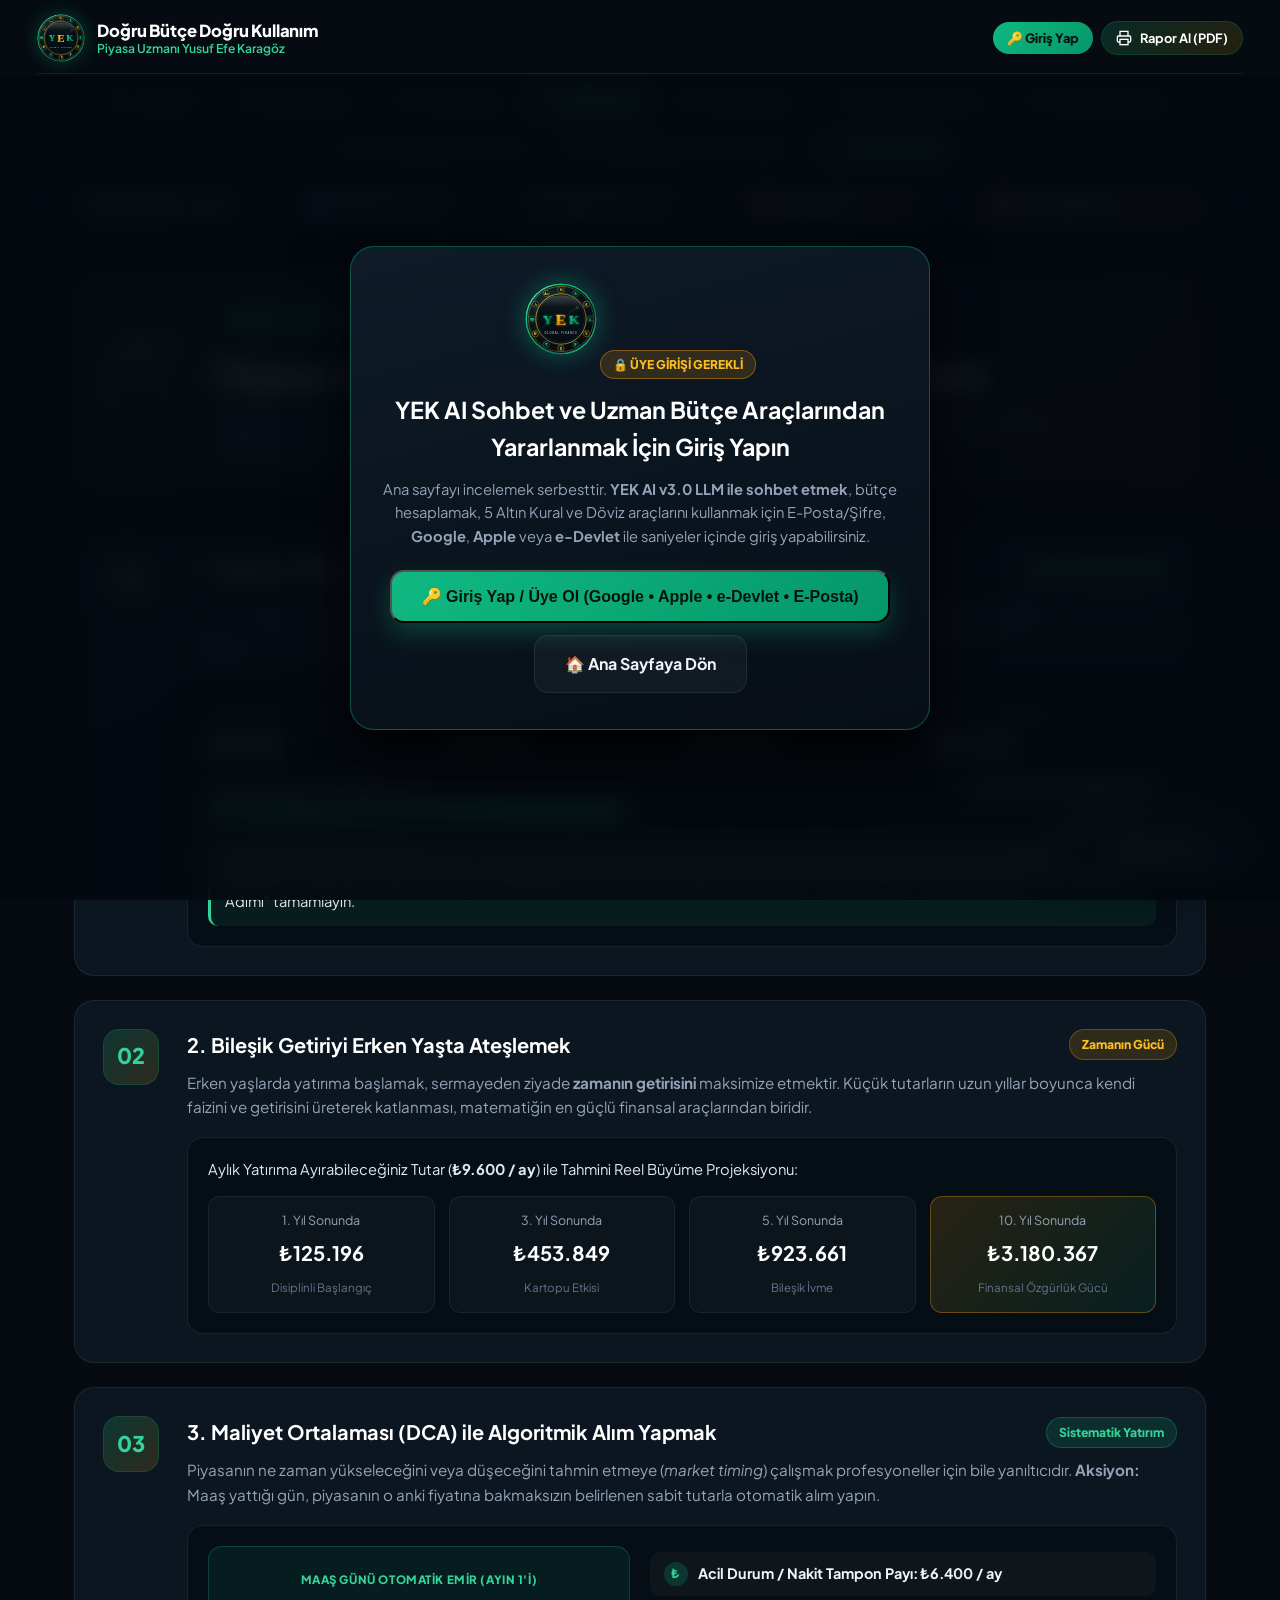
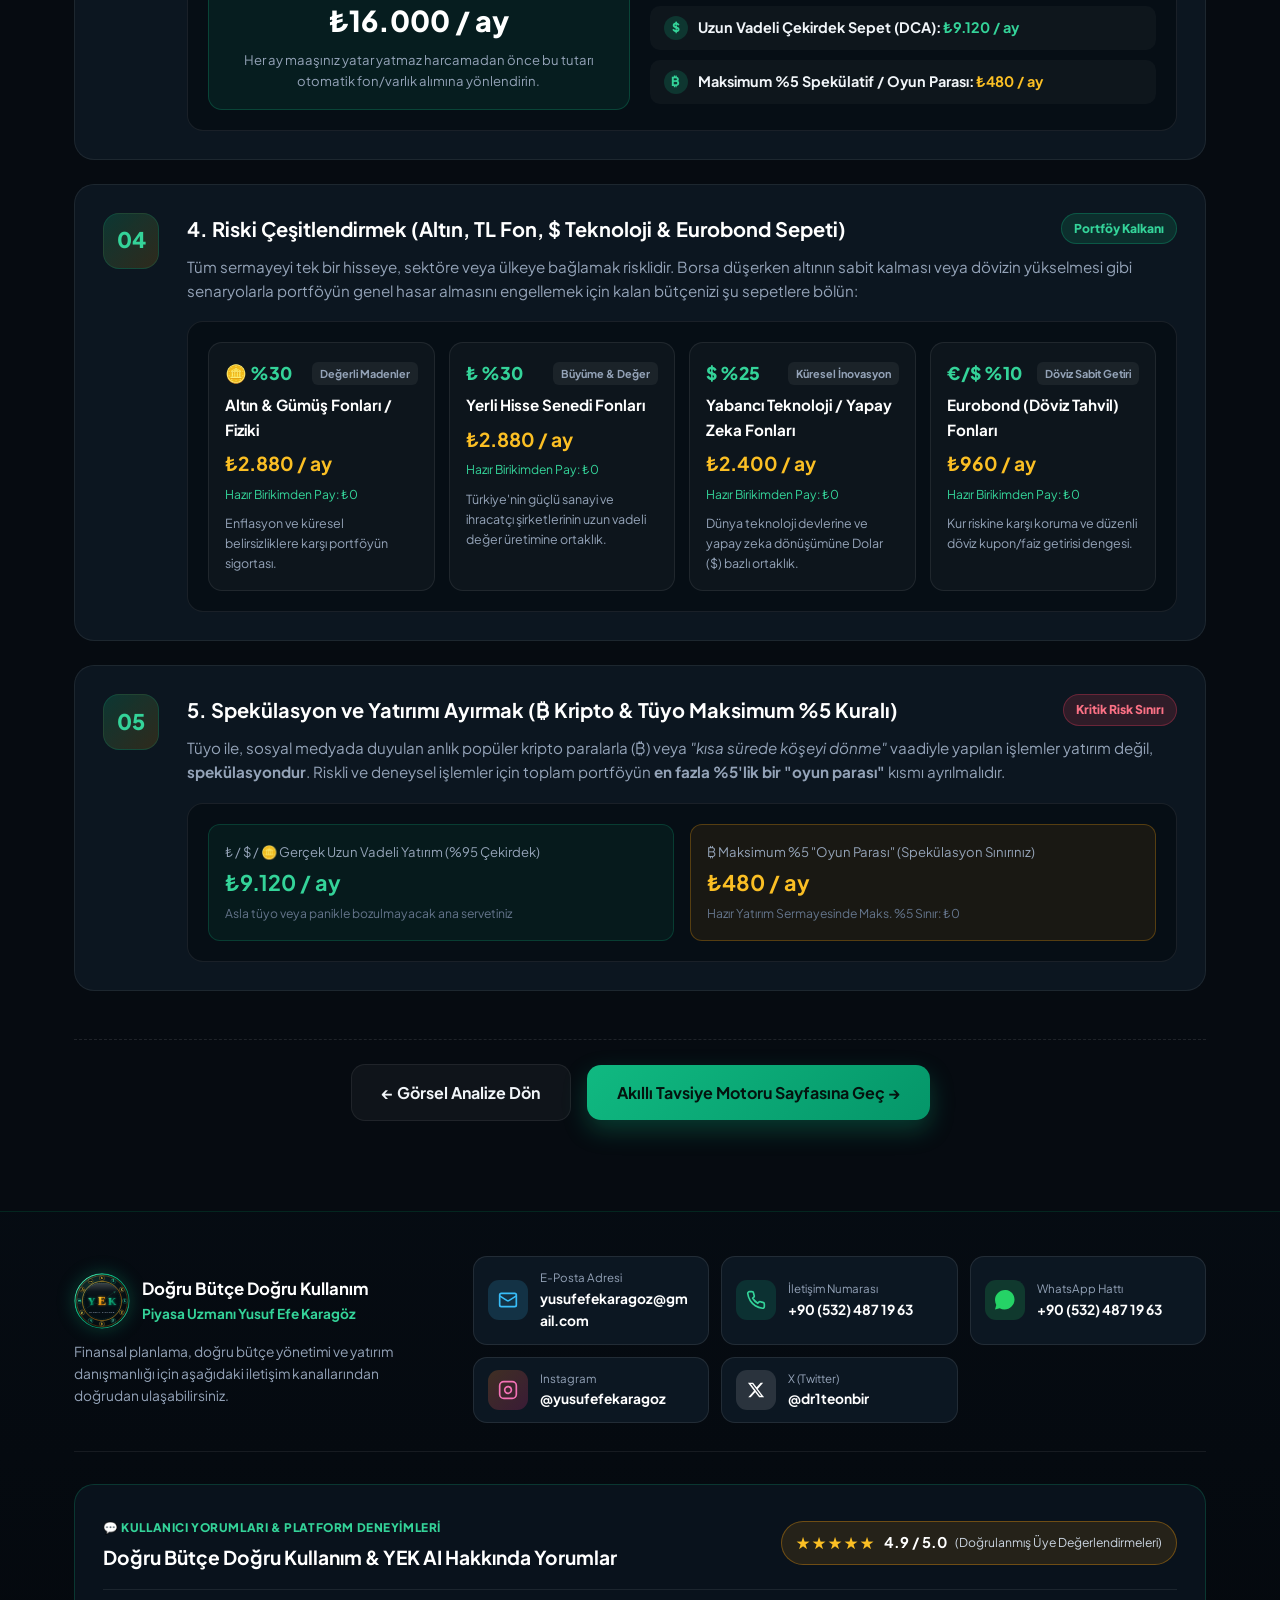
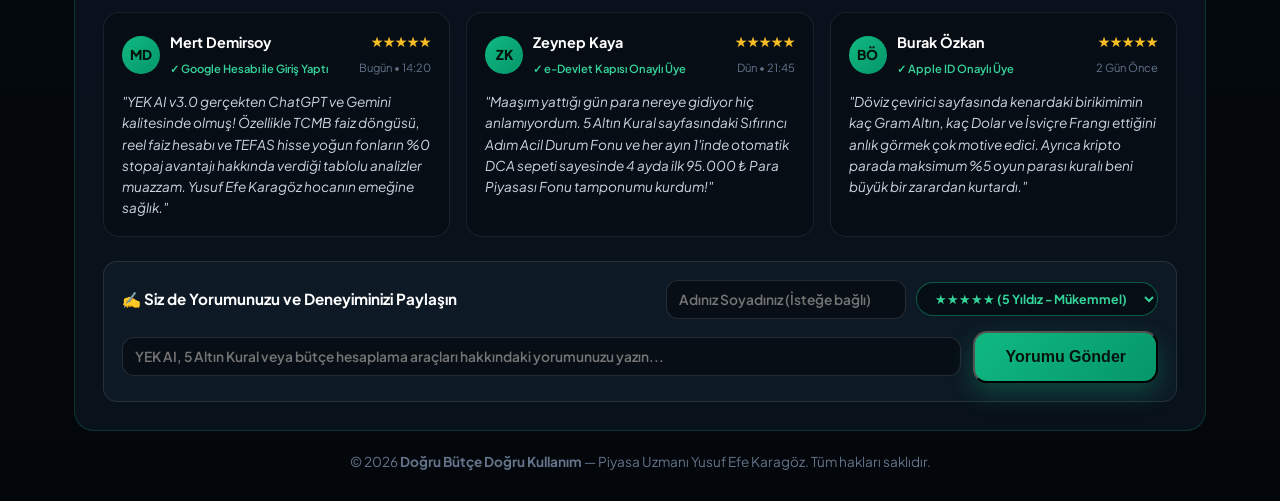
==== altin-kurallar.html @ b9794881 "Doğru Bütçe Doğru Kullanım - Masaüstü ve Mobil Uyumlu Tam Sürüm" ====
<!DOCTYPE html>
<html lang="tr">
<head>
  <meta charset="UTF-8" />
  <meta name="viewport" content="width=device-width, initial-scale=1.0" />
  <title>5 Altın Kural | Doğru Bütçe Doğru Kullanım - Yusuf Efe Karagöz</title>
  <link rel="preconnect" href="https://fonts.googleapis.com">
  <link rel="preconnect" href="https://fonts.gstatic.com" crossorigin>
  <link href="https://fonts.googleapis.com/css2?family=Cinzel:wght@600;700;800&family=Plus+Jakarta+Sans:wght@400;500;600;700;800&display=swap" rel="stylesheet">
  <link id="dynamicFavicon" rel="icon" type="image/svg+xml" href="logo.svg" />
  <link rel="shortcut icon" href="logo.svg" />
  <link rel="stylesheet" href="style.css?v=7" />
</head>
<body>
  <div class="ambient-glow glow-1"></div>
  <div class="ambient-glow glow-2"></div>
  <div class="ambient-glow glow-3"></div>

  <!-- ÜST MENÜ -->
  <header class="navbar">
    <div class="container nav-container">
      <a href="index.html" class="brand">
        <img src="logo.svg" alt="YEK Logo" class="nav-logo" />
        <div class="brand-text">
          <span class="brand-title">Doğru Bütçe Doğru Kullanım</span>
          <span class="brand-subtitle">Piyasa Uzmanı Yusuf Efe Karagöz</span>
        </div>
      </a>

      <nav class="nav-links">
        <a href="index.html" class="nav-tab">
          <img src="logo.svg" alt="" class="link-mini-logo" />
          Ana Sayfa
        </a>
        <a href="butce-hesapla.html" class="nav-tab">
          <img src="logo.svg" alt="" class="link-mini-logo" />
          Bütçe Hesapla
        </a>
        <a href="gorsel-analiz.html" class="nav-tab">
          <img src="logo.svg" alt="" class="link-mini-logo" />
          Görsel Analiz
        </a>
        <a href="altin-kurallar.html" class="nav-tab active">
          <img src="logo.svg" alt="" class="link-mini-logo" />
          5 Altın Kural
        </a>
        <a href="tavsiye-motoru.html" class="nav-tab">
          <img src="logo.svg" alt="" class="link-mini-logo" />
          Tavsiye Motoru
        </a>
        <a href="doviz-cevirici.html" class="nav-tab">
          <img src="logo.svg" alt="" class="link-mini-logo" />
          Döviz & Kur Çevirici
        </a>
        <a href="yek-ai.html" class="nav-tab nav-ai-link">
          <img src="logo.svg" alt="" class="link-mini-logo" />
          YEK AI Sohbet
        </a>
      </nav>

      <div class="nav-right-group">
        <button type="button" id="printReportBtn" class="btn-nav-action" title="Sayfayı Yazdır / PDF Kaydet">
          <svg width="16" height="16" viewBox="0 0 24 24" fill="none" stroke="currentColor" stroke-width="2">
            <polyline points="6 9 6 2 18 2 18 9"></polyline>
            <path d="M6 18H4a2 2 0 0 1-2-2v-5a2 2 0 0 1 2-2h16a2 2 0 0 1 2 2v5a2 2 0 0 1-2 2h-2"></path>
            <rect x="6" y="14" width="12" height="8"></rect>
          </svg>
          <span>Rapor Al (PDF)</span>
        </button>
      </div>
    </div>
  </header>

  <!-- Canlı Piyasa Şeridi -->
  <div class="market-ticker-bar">
    <div class="container ticker-container">
      <a href="doviz-cevirici.html" class="ticker-item" style="text-decoration:none;">
        <span class="coin-icon coin-usd">$</span>
        <span class="ticker-name">USD / TRY</span>
        <span id="tickerUSD" class="ticker-val up">₺34,35</span>
      </a>
      <a href="doviz-cevirici.html" class="ticker-item" style="text-decoration:none;">
        <span class="coin-icon coin-eur">€</span>
        <span class="ticker-name">EUR / TRY</span>
        <span id="tickerEUR" class="ticker-val up">₺37,25</span>
      </a>
      <a href="doviz-cevirici.html" class="ticker-item" style="text-decoration:none;">
        <span class="coin-icon coin-tl">£</span>
        <span class="ticker-name">GBP / TRY</span>
        <span id="tickerGBP" class="ticker-val up">₺44,50</span>
      </a>
      <a href="doviz-cevirici.html" class="ticker-item" style="text-decoration:none;">
        <span class="coin-icon coin-gold">Au</span>
        <span class="ticker-name">GRAM ALTIN</span>
        <span id="tickerGAU" class="ticker-val gold">₺3.060</span>
      </a>
      <a href="doviz-cevirici.html" class="ticker-item" style="text-decoration:none;">
        <span class="coin-icon coin-btc">₿</span>
        <span class="ticker-name">BITCOIN (TRY)</span>
        <span id="tickerBTC" class="ticker-val gold">₺2.495.000</span>
      </a>
    </div>
  </div>

  <!-- SADECE 5 ALTIN KURAL SAYFASI İÇERİĞİ -->
  <main class="spa-pages-container">
    <section class="advisor-section">
      <div class="container">
        <div class="advisor-header-banner">
          <img src="logo.svg" alt="YEK Logo" class="advisor-banner-logo" />
          <div class="advisor-banner-text">
            <span class="step-tag">KİŞİSELLEŞTİRİLMİŞ UZMAN STRATEJİSİ</span>
            <h2>Piyasa Uzmanı Yusuf Efe Karagöz'ün 5 Altın İlkesi</h2>
            <p>Bütçe Hesapla sayfasında girdiğiniz rakamlara göre kalan bütçenizi ve mevcut birikiminizi <strong>5 Altın Finansal İlke</strong> doğrultusunda nasıl yönetmeniz gerektiği aşağıda hesaplanmıştır.</p>
          </div>
        </div>

        <div class="principles-container">
          <!-- İLKE 1 -->
          <article class="principle-card">
            <div class="principle-number">01</div>
            <div class="principle-body">
              <div class="principle-title-row">
                <h3>1. "Sıfırıncı Adım": Acil Durum Fonunu Kurmak (₺ Likit Tampon)</h3>
                <span id="efStatusBadge" class="status-pill">Hesaplanıyor</span>
              </div>
              <p class="principle-desc">
                Yatırıma başlamadan önce, olası krizlere karşı bir tampon oluşturmak şarttır. Piyasalar düştüğünde acil nakit ihtiyacı doğarsa, zararına hisse veya fon satmak zorunda kalmamak için <strong>aylık temel zorunlu giderlerinizin (kira, faturalar, mutfak, ulaşım) 3 ila 6 katı</strong> tutarında nakdi anında erişilebilir bir hesapta (yüksek faizli günlük mevduat veya Para Piyasası Fonu) bekletmelisiniz.
              </p>

              <div class="personalized-box ef-box">
                <div class="ef-metrics">
                  <div>
                    <small>Aylık Zorunlu Gideriniz</small>
                    <strong id="efMonthlyNeeds">₺0</strong>
                  </div>
                  <div>
                    <small>Minimum Hedef (3 Ay)</small>
                    <strong id="efTargetMin" class="text-emerald">₺0</strong>
                  </div>
                  <div>
                    <small>Tam Güvence Hedefi (6 Ay)</small>
                    <strong id="efTargetMax" class="text-gold">₺0</strong>
                  </div>
                  <div>
                    <small>Mevcut Hazır Bütçeniz</small>
                    <strong id="efCurrentCash">₺0</strong>
                  </div>
                </div>
                <div class="ef-progress-wrapper">
                  <div class="ef-progress-labels">
                    <span>Acil Durum Tamponu Doluluk Oranı</span>
                    <strong id="efProgressPercent">%0</strong>
                  </div>
                  <div class="progress-track large-track">
                    <div id="efProgressBar" class="progress-fill fill-emerald" style="width: 0%"></div>
                  </div>
                </div>
                <p id="efActionAdvice" class="action-callout"></p>
              </div>
            </div>
          </article>

          <!-- İLKE 2 -->
          <article class="principle-card">
            <div class="principle-number">02</div>
            <div class="principle-body">
              <div class="principle-title-row">
                <h3>2. Bileşik Getiriyi Erken Yaşta Ateşlemek</h3>
                <span class="status-pill gold-pill">Zamanın Gücü</span>
              </div>
              <p class="principle-desc">
                Erken yaşlarda yatırıma başlamak, sermayeden ziyade <strong>zamanın getirisini</strong> maksimize etmektir. Küçük tutarların uzun yıllar boyunca kendi faizini ve getirisini üreterek katlanması, matematiğin en güçlü finansal araçlarından biridir.
              </p>

              <div class="personalized-box compound-box">
                <div class="compound-header">
                  <span>Aylık Yatırıma Ayırabileceğiniz Tutar (<strong id="compoundMonthlyInput">₺0</strong>) ile Tahmini Reel Büyüme Projeksiyonu:</span>
                </div>
                <div class="compound-grid">
                  <div class="compound-item">
                    <span>1. Yıl Sonunda</span>
                    <strong id="comp1Year">₺0</strong>
                    <small>Disiplinli Başlangıç</small>
                  </div>
                  <div class="compound-item">
                    <span>3. Yıl Sonunda</span>
                    <strong id="comp3Years">₺0</strong>
                    <small>Kartopu Etkisi</small>
                  </div>
                  <div class="compound-item">
                    <span>5. Yıl Sonunda</span>
                    <strong id="comp5Years" class="text-emerald">₺0</strong>
                    <small>Bileşik İvme</small>
                  </div>
                  <div class="compound-item highlight-compound">
                    <span>10. Yıl Sonunda</span>
                    <strong id="comp10Years" class="text-gold">₺0</strong>
                    <small>Finansal Özgürlük Gücü</small>
                  </div>
                </div>
              </div>
            </div>
          </article>

          <!-- İLKE 3 -->
          <article class="principle-card">
            <div class="principle-number">03</div>
            <div class="principle-body">
              <div class="principle-title-row">
                <h3>3. Maliyet Ortalaması (DCA) ile Algoritmik Alım Yapmak</h3>
                <span class="status-pill">Sistematik Yatırım</span>
              </div>
              <p class="principle-desc">
                Piyasanın ne zaman yükseleceğini veya düşeceğini tahmin etmeye (<em>market timing</em>) çalışmak profesyoneller için bile yanıltıcıdır. <strong>Aksiyon:</strong> Maaş yattığı gün, piyasanın o anki fiyatına bakmaksızın belirlenen sabit tutarla otomatik alım yapın.
              </p>

              <div class="personalized-box dca-box">
                <div class="dca-plan-grid">
                  <div class="dca-plan-card">
                    <span class="dca-tag">MAAŞ GÜNÜ OTOMATİK EMİR (AYIN 1'İ)</span>
                    <strong id="dcaMonthlyTotal" class="dca-big-number">₺0</strong>
                    <p id="dcaInstructionText">Her ay maaşınız yatar yatmaz harcamadan önce bu tutarı otomatik fon/varlık alımına yönlendirin.</p>
                  </div>
                  <div class="dca-steps">
                    <div class="dca-step-row">
                      <span class="step-dot">₺</span>
                      <span><strong>Acil Durum / Nakit Tampon Payı:</strong> <strong id="dcaEmergencySlice">₺0 / ay</strong></span>
                    </div>
                    <div class="dca-step-row">
                      <span class="step-dot">$</span>
                      <span><strong>Uzun Vadeli Çekirdek Sepet (DCA):</strong> <strong id="dcaCoreSlice" class="text-emerald">₺0 / ay</strong></span>
                    </div>
                    <div class="dca-step-row">
                      <span class="step-dot">₿</span>
                      <span><strong>Maksimum %5 Spekülatif / Oyun Parası:</strong> <strong id="dcaSpecSlice" class="text-gold">₺0 / ay</strong></span>
                    </div>
                  </div>
                </div>
              </div>
            </div>
          </article>

          <!-- İLKE 4 -->
          <article class="principle-card">
            <div class="principle-number">04</div>
            <div class="principle-body">
              <div class="principle-title-row">
                <h3>4. Riski Çeşitlendirmek (Altın, TL Fon, $ Teknoloji & Eurobond Sepeti)</h3>
                <span class="status-pill">Portföy Kalkanı</span>
              </div>
              <p class="principle-desc">
                Tüm sermayeyi tek bir hisseye, sektöre veya ülkeye bağlamak risklidir. Borsa düşerken altının sabit kalması veya dövizin yükselmesi gibi senaryolarla portföyün genel hasar almasını engellemek için kalan bütçenizi şu sepetlere bölün:
              </p>

              <div class="personalized-box allocation-box">
                <div class="basket-grid">
                  <div class="basket-card">
                    <div class="basket-top">
                      <span class="basket-percent">🪙 %30</span>
                      <span class="basket-badge">Değerli Madenler</span>
                    </div>
                    <h4>Altın & Gümüş Fonları / Fiziki</h4>
                    <strong id="allocGold" class="basket-amount">₺0 / ay</strong>
                    <small id="allocGoldLump">Mevcut Yatırım Payı: ₺0</small>
                    <p>Enflasyon ve küresel belirsizliklere karşı portföyün sigortası.</p>
                  </div>

                  <div class="basket-card">
                    <div class="basket-top">
                      <span class="basket-percent">₺ %30</span>
                      <span class="basket-badge">Büyüme & Değer</span>
                    </div>
                    <h4>Yerli Hisse Senedi Fonları</h4>
                    <strong id="allocLocalEquity" class="basket-amount">₺0 / ay</strong>
                    <small id="allocLocalLump">Mevcut Yatırım Payı: ₺0</small>
                    <p>Türkiye'nin güçlü sanayi ve ihracatçı şirketlerinin uzun vadeli değer üretimine ortaklık.</p>
                  </div>

                  <div class="basket-card">
                    <div class="basket-top">
                      <span class="basket-percent">$ %25</span>
                      <span class="basket-badge">Küresel İnovasyon</span>
                    </div>
                    <h4>Yabancı Teknoloji / Yapay Zeka Fonları</h4>
                    <strong id="allocForeignTech" class="basket-amount">₺0 / ay</strong>
                    <small id="allocForeignLump">Mevcut Yatırım Payı: ₺0</small>
                    <p>Dünya teknoloji devlerine ve yapay zeka dönüşümüne Dolar ($) bazlı ortaklık.</p>
                  </div>

                  <div class="basket-card">
                    <div class="basket-top">
                      <span class="basket-percent">€/$ %10</span>
                      <span class="basket-badge">Döviz Sabit Getiri</span>
                    </div>
                    <h4>Eurobond (Döviz Tahvil) Fonları</h4>
                    <strong id="allocEurobond" class="basket-amount">₺0 / ay</strong>
                    <small id="allocEurobondLump">Mevcut Yatırım Payı: ₺0</small>
                    <p>Kur riskine karşı koruma ve düzenli döviz kupon/faiz getirisi dengesi.</p>
                  </div>
                </div>
              </div>
            </div>
          </article>

          <!-- İLKE 5 -->
          <article class="principle-card">
            <div class="principle-number">05</div>
            <div class="principle-body">
              <div class="principle-title-row">
                <h3>5. Spekülasyon ve Yatırımı Ayırmak (₿ Kripto & Tüyo Maksimum %5 Kuralı)</h3>
                <span class="status-pill danger-pill">Kritik Risk Sınırı</span>
              </div>
              <p class="principle-desc">
                Tüyo ile, sosyal medyada duyulan anlık popüler kripto paralarla (₿) veya <em>"kısa sürede köşeyi dönme"</em> vaadiyle yapılan işlemler yatırım değil, <strong>spekülasyondur</strong>. Riskli ve deneysel işlemler için toplam portföyün <strong>en fazla %5'lik bir "oyun parası"</strong> kısmı ayrılmalıdır.
              </p>

              <div class="personalized-box speculation-box">
                <div class="spec-grid">
                  <div class="spec-item">
                    <span>₺ / $ / 🪙 Gerçek Uzun Vadeli Yatırım (%95 Çekirdek)</span>
                    <strong id="corePortfolioAmount" class="text-emerald">₺0 / ay</strong>
                    <small>Asla tüyo veya panikle bozulmayacak ana servetiniz</small>
                  </div>
                  <div class="spec-item spec-warning-item">
                    <span>₿ Maksimum %5 "Oyun Parası" (Spekülasyon Sınırınız)</span>
                    <strong id="maxSpeculationAmount" class="text-gold">₺0 / ay</strong>
                    <small id="maxSpeculationTotal">Toplam Birikimde Maksimum Sınır: ₺0</small>
                  </div>
                </div>
              </div>
            </div>
          </article>
        </div>

        <div class="page-nav-footer">
          <a href="gorsel-analiz.html" class="btn btn-secondary">
            ← Görsel Analize Dön
          </a>
          <a href="tavsiye-motoru.html" class="btn btn-primary">
            <span>Akıllı Tavsiye Motoru Sayfasına Geç →</span>
          </a>
        </div>
      </div>
    </section>
  </main>

  <!-- EN ALTTA İLETİŞİM VE SOSYAL MEDYA BİLGİLERİ -->
  <footer class="footer">
    <div class="container">
      <div class="contact-footer-grid">
        <div class="contact-brand-col">
          <div class="footer-brand">
            <img src="logo.svg" alt="YEK" class="footer-logo-large" />
            <div>
              <strong class="footer-title-text">Doğru Bütçe Doğru Kullanım</strong>
              <span class="footer-sub-text">Piyasa Uzmanı Yusuf Efe Karagöz</span>
            </div>
          </div>
          <p class="footer-desc">
            Finansal planlama, doğru bütçe yönetimi ve yatırım danışmanlığı için aşağıdaki iletişim kanallarından doğrudan ulaşabilirsiniz.
          </p>
        </div>

        <div class="contact-links-grid">
          <a href="mailto:yusufefekaragoz@gmail.com" class="contact-pill-item">
            <span class="social-icon icon-email"><svg width="20" height="20" viewBox="0 0 24 24" fill="none" stroke="currentColor" stroke-width="2"><rect x="2" y="4" width="20" height="16" rx="2"></rect><path d="m22 7-8.97 5.7a1.94 1.94 0 0 1-2.06 0L2 7"></path></svg></span>
            <div class="contact-meta"><small>E-Posta Adresi</small><strong>yusufefekaragoz@gmail.com</strong></div>
          </a>
          <a href="tel:+905324871963" class="contact-pill-item">
            <span class="social-icon icon-phone"><svg width="20" height="20" viewBox="0 0 24 24" fill="none" stroke="currentColor" stroke-width="2"><path d="M22 16.92v3a2 2 0 0 1-2.18 2 19.79 19.79 0 0 1-8.63-3.07 19.5 19.5 0 0 1-6-6 19.79 19.79 0 0 1-3.07-8.67A2 2 0 0 1 4.11 2h3a2 2 0 0 1 2 1.72 12.84 12.84 0 0 0 .7 2.81 2 2 0 0 1-.45 2.11L8.09 9.91a16 16 0 0 0 6 6l1.27-1.27a2 2 0 0 1 2.11-.45 12.84 12.84 0 0 0 2.81.7A2 2 0 0 1 22 16.92z"></path></svg></span>
            <div class="contact-meta"><small>İletişim Numarası</small><strong>+90 (532) 487 19 63</strong></div>
          </a>
          <a href="https://wa.me/905324871963" target="_blank" rel="noopener noreferrer" class="contact-pill-item">
            <span class="social-icon icon-whatsapp"><svg width="20" height="20" viewBox="0 0 24 24" fill="currentColor"><path d="M12.031 6.172c-3.181 0-5.767 2.586-5.768 5.766-.001 1.298.38 2.27 1.019 3.287l-.582 2.128 2.182-.573c.978.58 1.911.928 3.145.929 3.178 0 5.767-2.587 5.768-5.766.001-3.187-2.575-5.77-5.764-5.771zm3.392 8.244c-.144.405-.837.774-1.17.824-.299.045-.677.063-1.092-.069-.252-.08-.575-.187-.988-.365-1.739-.751-2.874-2.502-2.961-2.617-.087-.116-.708-.94-.708-1.793s.448-1.273.607-1.446c.159-.173.346-.217.462-.217l.332.006c.106.005.249-.04.39.298.144.347.491 1.2.534 1.287.043.087.072.188.014.304-.058.116-.087.188-.173.289l-.26.304c-.087.086-.177.18-.076.354.101.174.449.741.964 1.201.662.591 1.221.774 1.394.86s.274.072.376-.043c.101-.116.433-.506.549-.68.116-.173.231-.145.39-.087s1.011.477 1.184.564.289.13.332.202c.045.072.045.419-.1.824zm-3.423-14.416c-6.627 0-12 5.373-12 12 0 2.126.556 4.124 1.533 5.862l-1.533 5.602 5.736-1.504c1.696.906 3.631 1.422 5.691 1.422 6.627 0 12-5.373 12-12s-5.373-12-12.427-11.382z"/></svg></span>
            <div class="contact-meta"><small>WhatsApp Hattı</small><strong>+90 (532) 487 19 63</strong></div>
          </a>
          <a href="https://instagram.com/yusufefekaragoz" target="_blank" rel="noopener noreferrer" class="contact-pill-item">
            <span class="social-icon icon-instagram"><svg width="20" height="20" viewBox="0 0 24 24" fill="none" stroke="currentColor" stroke-width="2"><rect x="2" y="2" width="20" height="20" rx="5" ry="5"></rect><path d="M16 11.37A4 4 0 1 1 12.63 8 4 4 0 0 1 16 11.37z"></path><line x1="17.5" y1="6.5" x2="17.51" y2="6.5"></line></svg></span>
            <div class="contact-meta"><small>Instagram</small><strong>@yusufefekaragoz</strong></div>
          </a>
          <a href="https://x.com/dr1teonbir" target="_blank" rel="noopener noreferrer" class="contact-pill-item">
            <span class="social-icon icon-x"><svg width="18" height="18" viewBox="0 0 24 24" fill="currentColor"><path d="M18.244 2.25h3.308l-7.227 8.26 8.502 11.24H16.17l-5.214-6.817L4.99 21.75H1.68l7.73-8.835L1.254 2.25H8.08l4.713 6.231zm-1.161 17.52h1.833L7.084 4.126H5.117z"/></svg></span>
            <div class="contact-meta"><small>X (Twitter)</small><strong>@dr1teonbir</strong></div>
          </a>
        </div>
      </div>
      <div class="footer-bottom-bar">
        <p class="footer-copy">© 2026 <strong>Doğru Bütçe Doğru Kullanım</strong> — Piyasa Uzmanı Yusuf Efe Karagöz. Tüm hakları saklıdır.</p>
      </div>
    </div>
  </footer>

  <a href="yek-ai.html" class="floating-ai-launcher" title="YEK AI ile Piyasa & Bütçe Sohbeti Yap">
    <img src="logo.svg" alt="YEK AI" class="launcher-logo" />
    <div class="launcher-text">
      <strong>YEK AI'ya Sor</strong>
      <small>Piyasa & Bütçe Sohbeti</small>
    </div>
  </a>

  <script src="script.js?v=7"></script>
</body>
</html>
---- style.css ----
:root {
  /* Koyu Tema & Bütçe Yeşili Renk Paleti */
  --bg-primary: #060b11;
  --bg-secondary: #0b141e;
  --bg-card: rgba(15, 27, 38, 0.75);
  --bg-card-hover: rgba(20, 37, 50, 0.9);

  /* Bütçenin Temsil Rengi: Zümrüt Yeşili & Finans Altını */
  --emerald-400: #34d399;
  --emerald-500: #10b981;
  --emerald-600: #059669;
  --emerald-glow: rgba(16, 185, 129, 0.28);

  --gold-400: #fbbf24;
  --gold-500: #f59e0b;
  --gold-glow: rgba(245, 158, 11, 0.2);

  --text-primary: #f1f5f9;
  --text-secondary: #94a3b8;
  --text-muted: #64748b;

  --border-subtle: rgba(16, 185, 129, 0.18);
  --border-light: rgba(255, 255, 255, 0.07);
}

* {
  margin: 0;
  padding: 0;
  box-sizing: border-box;
}

html {
  scroll-behavior: smooth;
}

body {
  font-family: 'Plus Jakarta Sans', -apple-system, BlinkMacSystemFont, sans-serif;
  background-color: var(--bg-primary);
  color: var(--text-primary);
  line-height: 1.6;
  min-height: 100vh;
  overflow-x: hidden;
  position: relative;
}

/* Arka Plan Işık Efektleri */
.ambient-glow {
  position: fixed;
  border-radius: 50%;
  filter: blur(130px);
  pointer-events: none;
  z-index: 0;
}

.glow-1 {
  width: 520px;
  height: 520px;
  background: radial-gradient(circle, rgba(16, 185, 129, 0.16) 0%, transparent 70%);
  top: -120px;
  left: 50%;
  transform: translateX(-50%);
}

.glow-2 {
  width: 450px;
  height: 450px;
  background: radial-gradient(circle, rgba(245, 158, 11, 0.08) 0%, transparent 70%);
  bottom: 5%;
  right: -100px;
}

.container {
  width: 100%;
  max-width: 1180px;
  margin: 0 auto;
  padding: 0 24px;
  position: relative;
  z-index: 1;
}

/* Üst Menü (Navbar) */
.navbar {
  position: sticky;
  top: 0;
  z-index: 100;
  background: rgba(6, 11, 17, 0.82);
  backdrop-filter: blur(16px);
  border-bottom: 1px solid var(--border-subtle);
  padding: 14px 0;
}

.nav-container {
  display: flex;
  align-items: center;
  justify-content: space-between;
  gap: 20px;
}

.brand {
  display: flex;
  align-items: center;
  gap: 14px;
  text-decoration: none;
  color: var(--text-primary);
}

.nav-logo {
  width: 48px;
  height: 48px;
  border-radius: 50%;
  box-shadow: 0 0 18px var(--emerald-glow);
  transition: transform 0.3s ease;
}

.brand:hover .nav-logo {
  transform: scale(1.06) rotate(3deg);
}

.brand-text {
  display: flex;
  flex-direction: column;
}

.brand-title {
  font-weight: 800;
  font-size: 1.05rem;
  letter-spacing: -0.01em;
  color: #ffffff;
}

.brand-subtitle {
  font-size: 0.8rem;
  color: var(--emerald-400);
  font-weight: 600;
}

.nav-links {
  display: flex;
  align-items: center;
  gap: 28px;
}

.nav-links a {
  text-decoration: none;
  color: var(--text-secondary);
  font-weight: 600;
  font-size: 0.94rem;
  transition: color 0.25s ease;
}

.nav-links a:hover,
.nav-links a.active {
  color: var(--emerald-400);
}

.nav-badge {
  display: flex;
  align-items: center;
  gap: 8px;
  background: rgba(16, 185, 129, 0.1);
  border: 1px solid var(--border-subtle);
  padding: 8px 14px;
  border-radius: 999px;
  font-size: 0.82rem;
  font-weight: 600;
  color: var(--emerald-400);
}

.pulse-dot {
  width: 8px;
  height: 8px;
  background-color: var(--emerald-400);
  border-radius: 50%;
  box-shadow: 0 0 10px var(--emerald-400);
  animation: pulse 2s infinite;
}

@keyframes pulse {
  0%, 100% { transform: scale(1); opacity: 1; }
  50% { transform: scale(1.35); opacity: 0.6; }
}

/* HERO (GİRİŞ EKRANI) */
.hero-section {
  padding: 72px 0 80px;
  text-align: center;
}

.hero-container {
  display: flex;
  flex-direction: column;
  align-items: center;
}

/* Yuvarlak YEK Logo Alanı */
.hero-logo-wrapper {
  position: relative;
  width: 148px;
  height: 148px;
  margin-bottom: 26px;
  display: flex;
  align-items: center;
  justify-content: center;
}

.hero-logo {
  width: 136px;
  height: 136px;
  border-radius: 50%;
  position: relative;
  z-index: 2;
  box-shadow: 0 12px 35px rgba(16, 185, 129, 0.32), 0 0 0 4px rgba(16, 185, 129, 0.15);
  transition: transform 0.4s cubic-bezier(0.175, 0.885, 0.32, 1.275);
}

.hero-logo:hover {
  transform: scale(1.06);
}

.logo-ring-pulse {
  position: absolute;
  inset: 0;
  border-radius: 50%;
  border: 2px solid var(--emerald-500);
  opacity: 0.45;
  animation: ringExpand 3s infinite ease-out;
}

@keyframes ringExpand {
  0% { transform: scale(0.92); opacity: 0.65; }
  100% { transform: scale(1.22); opacity: 0; }
}

/* Uzman Rozeti */
.expert-pill {
  display: inline-flex;
  align-items: center;
  gap: 8px;
  padding: 7px 18px;
  border-radius: 999px;
  background: rgba(245, 158, 11, 0.1);
  border: 1px solid rgba(245, 158, 11, 0.3);
  color: var(--gold-400);
  font-size: 0.85rem;
  font-weight: 700;
  letter-spacing: 0.03em;
  text-transform: uppercase;
  margin-bottom: 20px;
}

/* Site Ana Başlığı: Doğru Bütçe Doğru Kullanım */
.site-main-title {
  font-size: clamp(2.4rem, 5vw, 4.1rem);
  font-weight: 800;
  line-height: 1.15;
  letter-spacing: -0.025em;
  margin-bottom: 20px;
  color: #ffffff;
}

.emerald-gradient-text {
  background: linear-gradient(135deg, #6ee7b7 0%, #10b981 55%, #fbbf24 100%);
  -webkit-background-clip: text;
  -webkit-text-fill-color: transparent;
}

/* Karşılama Cümlesi */
.welcome-message {
  font-size: clamp(1.15rem, 2.2vw, 1.5rem);
  color: #e2e8f0;
  max-width: 780px;
  margin-bottom: 16px;
  padding: 16px 28px;
  background: linear-gradient(90deg, rgba(16, 185, 129, 0.08) 0%, rgba(16, 185, 129, 0.18) 50%, rgba(16, 185, 129, 0.08) 100%);
  border: 1px solid var(--border-subtle);
  border-radius: 16px;
  box-shadow: 0 8px 30px rgba(0, 0, 0, 0.25);
}

.welcome-message strong {
  color: var(--gold-400);
  font-weight: 800;
}

.hero-subtext {
  font-size: 1.05rem;
  color: var(--text-secondary);
  max-width: 650px;
  margin-bottom: 36px;
}

/* Butonlar */
.hero-actions {
  display: flex;
  align-items: center;
  justify-content: center;
  gap: 16px;
  flex-wrap: wrap;
  margin-bottom: 64px;
}

.btn {
  display: inline-flex;
  align-items: center;
  gap: 10px;
  padding: 15px 30px;
  border-radius: 14px;
  font-weight: 700;
  font-size: 1rem;
  text-decoration: none;
  transition: all 0.25s ease;
  cursor: pointer;
}

.btn-primary {
  background: linear-gradient(135deg, var(--emerald-500) 0%, var(--emerald-600) 100%);
  color: #04130e;
  box-shadow: 0 10px 25px var(--emerald-glow);
}

.btn-primary:hover {
  transform: translateY(-2px);
  box-shadow: 0 14px 32px rgba(16, 185, 129, 0.45);
  filter: brightness(1.07);
}

.btn-secondary {
  background: rgba(255, 255, 255, 0.04);
  color: var(--text-primary);
  border: 1px solid var(--border-light);
}

.btn-secondary:hover {
  background: rgba(255, 255, 255, 0.09);
  border-color: var(--border-subtle);
}

/* 3'lü Süreç Kartları */
.feature-pillars {
  display: grid;
  grid-template-columns: repeat(3, 1fr);
  gap: 22px;
  width: 100%;
  text-align: left;
}

.pillar-card {
  background: var(--bg-card);
  border: 1px solid var(--border-light);
  border-radius: 18px;
  padding: 26px;
  transition: all 0.3s ease;
  position: relative;
  overflow: hidden;
}

.pillar-card:hover {
  background: var(--bg-card-hover);
  border-color: var(--border-subtle);
  transform: translateY(-4px);
}

.pillar-icon {
  display: inline-flex;
  align-items: center;
  justify-content: center;
  width: 42px;
  height: 42px;
  border-radius: 10px;
  background: rgba(16, 185, 129, 0.14);
  color: var(--emerald-400);
  font-weight: 800;
  font-size: 0.95rem;
  margin-bottom: 14px;
  border: 1px solid rgba(16, 185, 129, 0.25);
}

.pillar-card h3 {
  font-size: 1.15rem;
  margin-bottom: 8px;
  color: #ffffff;
}

.pillar-card p {
  font-size: 0.92rem;
  color: var(--text-secondary);
}

/* 2. Adım Placeholder Kutusu */
.next-step-placeholder {
  padding: 40px 0 80px;
}

.placeholder-box {
  background: linear-gradient(180deg, rgba(15, 27, 38, 0.6) 0%, rgba(11, 20, 30, 0.9) 100%);
  border: 1px dashed rgba(16, 185, 129, 0.35);
  border-radius: 20px;
  padding: 44px 28px;
  text-align: center;
}

.step-tag {
  display: inline-block;
  font-size: 0.78rem;
  font-weight: 800;
  letter-spacing: 0.08em;
  color: var(--emerald-400);
  background: rgba(16, 185, 129, 0.12);
  padding: 6px 14px;
  border-radius: 999px;
  margin-bottom: 12px;
}

.placeholder-box h2 {
  font-size: 1.5rem;
  margin-bottom: 8px;
}

.placeholder-box p {
  color: var(--text-secondary);
}

/* Alt Bilgi (Footer) */
.footer {
  border-top: 1px solid var(--border-light);
  padding: 28px 0;
  background: rgba(4, 8, 13, 0.9);
}

.footer-content {
  display: flex;
  align-items: center;
  justify-content: space-between;
  flex-wrap: wrap;
  gap: 16px;
}

.footer-brand {
  display: flex;
  align-items: center;
  gap: 12px;
  font-size: 0.92rem;
  color: var(--text-secondary);
}

.footer-logo {
  width: 32px;
  height: 32px;
  border-radius: 50%;
}

.footer-copy {
  font-size: 0.85rem;
  color: var(--text-muted);
}

/* Mobil Uyumluluk */
@media (max-width: 860px) {
  .nav-links,
  .nav-badge {
    display: none;
  }
  .feature-pillars {
    grid-template-columns: 1fr;
  }
  .welcome-message {
    padding: 14px 18px;
  }
}

/* =========================================================
   2. ADIM: MEVCUT BÜTÇE, GELİR VE GİDER GİRİŞ MODÜLÜ
   ========================================================= */

.budget-input-section {
  padding: 50px 0 60px;
}

.section-header {
  text-align: center;
  max-width: 720px;
  margin: 0 auto 38px;
}

.section-header h2 {
  font-size: clamp(1.75rem, 3vw, 2.35rem);
  font-weight: 800;
  color: #ffffff;
  margin-bottom: 10px;
}

.section-header p {
  color: var(--text-secondary);
  font-size: 0.98rem;
  margin-bottom: 18px;
}

.quick-actions {
  display: flex;
  align-items: center;
  justify-content: center;
  gap: 12px;
  flex-wrap: wrap;
}

.btn-chip {
  display: inline-flex;
  align-items: center;
  gap: 7px;
  padding: 9px 16px;
  border-radius: 999px;
  font-family: inherit;
  font-size: 0.85rem;
  font-weight: 700;
  cursor: pointer;
  background: rgba(16, 185, 129, 0.12);
  color: var(--emerald-400);
  border: 1px solid rgba(16, 185, 129, 0.3);
  transition: all 0.2s ease;
}

.btn-chip:hover {
  background: rgba(16, 185, 129, 0.22);
  transform: translateY(-1px);
}

.btn-chip-danger {
  background: rgba(244, 63, 94, 0.1);
  color: #fb7185;
  border-color: rgba(244, 63, 94, 0.28);
}

.btn-chip-danger:hover {
  background: rgba(244, 63, 94, 0.2);
}

/* Mevcut Bütçe ve Hedef Üst Kartı */
.current-budget-banner {
  display: grid;
  grid-template-columns: 1.15fr 1fr;
  gap: 24px;
  background: linear-gradient(135deg, rgba(16, 185, 129, 0.1) 0%, rgba(15, 27, 38, 0.88) 100%);
  border: 1px solid var(--border-subtle);
  border-radius: 20px;
  padding: 28px;
  margin-bottom: 28px;
  box-shadow: 0 14px 36px rgba(0, 0, 0, 0.28);
}

.current-budget-col {
  display: flex;
  flex-direction: column;
  justify-content: space-between;
  gap: 10px;
}

.current-budget-col label {
  font-weight: 700;
  font-size: 1rem;
  color: #f8fafc;
  display: flex;
  flex-direction: column;
  gap: 6px;
}

.label-badge {
  display: inline-block;
  align-self: flex-start;
  font-size: 0.72rem;
  font-weight: 800;
  letter-spacing: 0.06em;
  padding: 4px 10px;
  border-radius: 6px;
  background: rgba(16, 185, 129, 0.18);
  color: var(--emerald-400);
}

.gold-badge {
  background: rgba(245, 158, 11, 0.16);
  color: var(--gold-400);
}

.input-hint {
  font-size: 0.8rem;
  color: var(--text-muted);
}

/* Para Birimi Input Kutuları */
.currency-input-wrapper {
  position: relative;
  display: flex;
  align-items: center;
  background: rgba(6, 11, 17, 0.75);
  border: 1px solid rgba(255, 255, 255, 0.12);
  border-radius: 12px;
  transition: border-color 0.2s ease, box-shadow 0.2s ease;
}

.currency-input-wrapper:focus-within {
  border-color: var(--emerald-400);
  box-shadow: 0 0 0 3px rgba(16, 185, 129, 0.18);
}

.currency-symbol {
  padding-left: 14px;
  padding-right: 6px;
  font-weight: 800;
  color: var(--emerald-400);
  font-size: 1rem;
  user-select: none;
}

.budget-input {
  width: 100%;
  background: transparent;
  border: none;
  outline: none;
  color: #ffffff;
  font-family: inherit;
  font-size: 1rem;
  font-weight: 700;
  padding: 11px 14px 11px 4px;
}

.large-input .budget-input {
  font-size: 1.35rem;
  padding: 13px 16px 13px 6px;
}

.large-input .currency-symbol {
  font-size: 1.35rem;
}

.goal-select,
.mini-select,
.text-input {
  background: rgba(6, 11, 17, 0.75);
  border: 1px solid rgba(255, 255, 255, 0.12);
  border-radius: 12px;
  color: #ffffff;
  font-family: inherit;
  font-size: 0.96rem;
  font-weight: 600;
  padding: 14px 16px;
  outline: none;
  transition: border-color 0.2s ease;
}

.goal-select:focus,
.mini-select:focus,
.text-input:focus {
  border-color: var(--emerald-400);
}

.goal-select option,
.mini-select option {
  background: #0b141e;
  color: #ffffff;
}

/* Gelir & Gider İki Sütunlu Grid */
.income-expense-grid {
  display: grid;
  grid-template-columns: 1fr 1fr;
  gap: 24px;
  margin-bottom: 28px;
}

.finance-panel {
  background: var(--bg-card);
  border: 1px solid var(--border-light);
  border-radius: 20px;
  padding: 26px;
  display: flex;
  flex-direction: column;
  justify-content: space-between;
}

.income-panel {
  border-top: 3px solid var(--emerald-500);
}

.expense-panel {
  border-top: 3px solid #f43f5e;
}

.panel-header {
  display: flex;
  align-items: center;
  justify-content: space-between;
  gap: 12px;
  padding-bottom: 18px;
  margin-bottom: 20px;
  border-bottom: 1px solid var(--border-light);
}

.panel-title-group {
  display: flex;
  align-items: center;
  gap: 12px;
}

.panel-icon {
  width: 44px;
  height: 44px;
  border-radius: 12px;
  display: flex;
  align-items: center;
  justify-content: center;
}

.income-icon {
  background: rgba(16, 185, 129, 0.14);
  color: var(--emerald-400);
}

.expense-icon {
  background: rgba(244, 63, 94, 0.14);
  color: #fb7185;
}

.panel-title-group h3 {
  font-size: 1.2rem;
  color: #ffffff;
}

.panel-title-group p {
  font-size: 0.82rem;
  color: var(--text-secondary);
}

.panel-total {
  text-align: right;
  padding: 8px 14px;
  border-radius: 12px;
}

.panel-total span {
  display: block;
  font-size: 0.72rem;
  text-transform: uppercase;
  letter-spacing: 0.05em;
  color: var(--text-secondary);
}

.panel-total strong {
  font-size: 1.2rem;
  font-weight: 800;
}

.income-total-badge {
  background: rgba(16, 185, 129, 0.1);
  border: 1px solid rgba(16, 185, 129, 0.25);
  color: var(--emerald-400);
}

.expense-total-badge {
  background: rgba(244, 63, 94, 0.1);
  border: 1px solid rgba(244, 63, 94, 0.25);
  color: #fb7185;
}

/* Satır Listesi */
.input-list {
  display: flex;
  flex-direction: column;
  gap: 14px;
  margin-bottom: 22px;
}

.field-row {
  display: grid;
  grid-template-columns: 1.25fr 1fr;
  align-items: center;
  gap: 12px;
}

.field-row label {
  font-size: 0.92rem;
  font-weight: 600;
  color: #e2e8f0;
}

.label-with-tag {
  display: flex;
  align-items: center;
  justify-content: space-between;
  gap: 8px;
}

.cat-tag {
  font-size: 0.7rem;
  font-weight: 700;
  padding: 3px 8px;
  border-radius: 6px;
  white-space: nowrap;
}

.tag-need {
  background: rgba(56, 189, 248, 0.14);
  color: #38bdf8;
}

.tag-want {
  background: rgba(168, 85, 247, 0.15);
  color: #c084fc;
}

.tag-debt {
  background: rgba(245, 158, 11, 0.16);
  color: var(--gold-400);
}

/* Özel Kalem Ekleme Kutusu */
.custom-items-container {
  display: flex;
  flex-direction: column;
  gap: 12px;
}

.custom-row {
  background: rgba(255, 255, 255, 0.025);
  padding: 8px 10px;
  border-radius: 10px;
  border: 1px dashed rgba(255, 255, 255, 0.1);
}

.remove-item-btn {
  background: rgba(244, 63, 94, 0.14);
  color: #fb7185;
  border: none;
  border-radius: 8px;
  width: 30px;
  height: 30px;
  cursor: pointer;
  font-weight: 800;
  margin-left: 6px;
  transition: background 0.2s;
}

.remove-item-btn:hover {
  background: rgba(244, 63, 94, 0.3);
}

.add-item-box {
  display: grid;
  grid-template-columns: 1.3fr 0.9fr auto;
  gap: 8px;
  padding-top: 16px;
  border-top: 1px dashed var(--border-light);
}

.expense-add-box {
  grid-template-columns: 1.2fr 0.75fr 0.85fr auto;
}

.text-input,
.mini-select {
  padding: 10px 12px;
  font-size: 0.86rem;
}

.small-currency .budget-input {
  padding: 9px 10px 9px 4px;
  font-size: 0.9rem;
}

.btn-add {
  padding: 0 16px;
  border-radius: 10px;
  border: none;
  font-family: inherit;
  font-weight: 800;
  font-size: 0.85rem;
  cursor: pointer;
  transition: all 0.2s ease;
}

.income-add-btn {
  background: rgba(16, 185, 129, 0.2);
  color: var(--emerald-400);
  border: 1px solid rgba(16, 185, 129, 0.35);
}

.income-add-btn:hover {
  background: var(--emerald-500);
  color: #04130e;
}

.expense-add-btn {
  background: rgba(244, 63, 94, 0.18);
  color: #fb7185;
  border: 1px solid rgba(244, 63, 94, 0.35);
}

.expense-add-btn:hover {
  background: #f43f5e;
  color: #ffffff;
}

/* Canlı Özet Çubuğu (Live Summary Bar) */
.live-summary-bar {
  display: flex;
  align-items: center;
  justify-content: space-between;
  flex-wrap: wrap;
  gap: 16px;
  background: linear-gradient(90deg, rgba(11, 20, 30, 0.95) 0%, rgba(16, 33, 43, 0.95) 50%, rgba(11, 20, 30, 0.95) 100%);
  border: 1px solid var(--border-subtle);
  border-radius: 20px;
  padding: 22px 28px;
  box-shadow: 0 12px 32px rgba(0, 0, 0, 0.35);
}

.summary-metric {
  display: flex;
  flex-direction: column;
  gap: 4px;
  flex: 1;
  min-width: 140px;
}

.metric-label {
  font-size: 0.78rem;
  text-transform: uppercase;
  letter-spacing: 0.04em;
  color: var(--text-secondary);
  font-weight: 700;
}

.metric-value {
  font-size: 1.4rem;
  font-weight: 800;
  color: #ffffff;
}

.text-emerald {
  color: var(--emerald-400);
}

.text-coral {
  color: #fb7185;
}

.text-gold {
  color: var(--gold-400);
}

.summary-divider {
  width: 1px;
  height: 42px;
  background: var(--border-light);
}

/* Mobil Uyumluluk (Adım 2) */
@media (max-width: 960px) {
  .current-budget-banner,
  .income-expense-grid {
    grid-template-columns: 1fr;
  }

  .add-item-box,
  .expense-add-box {
    grid-template-columns: 1fr;
  }

  .btn-add {
    padding: 12px;
  }

  .summary-divider {
    display: none;
  }
}

/* =========================================================
   3. ADIM: GÖRSEL BÜTÇE DAĞILIMI VE ORAN ANALİZİ
   ========================================================= */

.analysis-section {
  padding: 50px 0 60px;
}

.analysis-grid {
  display: grid;
  grid-template-columns: 1fr 1.25fr;
  gap: 24px;
}

.chart-card,
.diagnostics-card {
  background: var(--bg-card);
  border: 1px solid var(--border-light);
  border-radius: 20px;
  padding: 28px;
}

.donut-wrapper {
  position: relative;
  width: 220px;
  height: 220px;
  margin: 0 auto 24px;
  display: flex;
  align-items: center;
  justify-content: center;
}

.donut-svg {
  width: 100%;
  height: 100%;
}

.donut-svg circle {
  transition: stroke-dasharray 0.5s ease, stroke-dashoffset 0.5s ease;
}

.donut-center {
  position: absolute;
  display: flex;
  flex-direction: column;
  align-items: center;
  text-align: center;
}

.donut-center-label {
  font-size: 0.75rem;
  color: var(--text-secondary);
  text-transform: uppercase;
  letter-spacing: 0.04em;
}

.donut-center strong {
  font-size: 1.85rem;
  font-weight: 800;
  color: #ffffff;
  line-height: 1.15;
  margin: 2px 0 4px;
}

.health-pill {
  font-size: 0.72rem;
  font-weight: 700;
  padding: 3px 10px;
  border-radius: 999px;
  background: rgba(16, 185, 129, 0.16);
  color: var(--emerald-400);
}

.chart-legend {
  display: grid;
  grid-template-columns: 1fr 1fr;
  gap: 14px;
}

.legend-item {
  display: flex;
  align-items: center;
  gap: 10px;
  background: rgba(255, 255, 255, 0.025);
  padding: 10px 12px;
  border-radius: 12px;
  border: 1px solid rgba(255, 255, 255, 0.05);
}

.legend-dot {
  width: 12px;
  height: 12px;
  border-radius: 4px;
  flex-shrink: 0;
}

.legend-item small {
  display: block;
  font-size: 0.75rem;
  color: var(--text-secondary);
}

.legend-item strong {
  font-size: 0.9rem;
  color: #ffffff;
}

/* Sağ: Oran Çubukları */
.diagnostics-card h3 {
  font-size: 1.25rem;
  margin-bottom: 6px;
}

.diag-sub {
  font-size: 0.9rem;
  color: var(--text-secondary);
  margin-bottom: 22px;
}

.ratio-bars {
  display: flex;
  flex-direction: column;
  gap: 16px;
  margin-bottom: 22px;
}

.ratio-top {
  display: flex;
  justify-content: space-between;
  font-size: 0.88rem;
  margin-bottom: 6px;
  color: #e2e8f0;
}

.progress-track {
  width: 100%;
  height: 10px;
  background: rgba(255, 255, 255, 0.07);
  border-radius: 999px;
  overflow: hidden;
}

.large-track {
  height: 14px;
}

.progress-fill {
  height: 100%;
  border-radius: 999px;
  transition: width 0.5s ease;
}

.fill-blue { background: linear-gradient(90deg, #0284c7, #38bdf8); }
.fill-purple { background: linear-gradient(90deg, #9333ea, #c084fc); }
.fill-amber { background: linear-gradient(90deg, #d97706, #fbbf24); }
.fill-emerald { background: linear-gradient(90deg, #059669, #34d399); }
.fill-danger { background: linear-gradient(90deg, #e11d48, #fb7185); }

.diagnostic-alert {
  padding: 16px 18px;
  border-radius: 14px;
  background: rgba(16, 185, 129, 0.1);
  border: 1px solid var(--border-subtle);
  font-size: 0.92rem;
  color: #e2e8f0;
}

/* =========================================================
   4. ADIM: YUSUF EFE KARAGÖZ 5 ALTIN İLKE & AKILLI TAVSİYE MOTORU
   ========================================================= */

.advisor-section {
  padding: 40px 0 90px;
}

.advisor-header-banner {
  display: flex;
  align-items: center;
  gap: 24px;
  background: linear-gradient(135deg, rgba(16, 185, 129, 0.14) 0%, rgba(15, 27, 38, 0.95) 65%, rgba(245, 158, 11, 0.1) 100%);
  border: 1px solid var(--border-subtle);
  border-radius: 22px;
  padding: 32px;
  margin-bottom: 32px;
  box-shadow: 0 18px 40px rgba(0, 0, 0, 0.35);
}

.advisor-banner-logo {
  width: 88px;
  height: 88px;
  border-radius: 50%;
  flex-shrink: 0;
  box-shadow: 0 0 25px var(--emerald-glow);
}

.advisor-banner-text h2 {
  font-size: clamp(1.5rem, 2.6vw, 2.1rem);
  margin-bottom: 8px;
  color: #ffffff;
}

.advisor-banner-text p {
  color: var(--text-secondary);
  font-size: 0.96rem;
}

.principles-container {
  display: flex;
  flex-direction: column;
  gap: 24px;
  margin-bottom: 48px;
}

.principle-card {
  display: grid;
  grid-template-columns: 64px 1fr;
  gap: 20px;
  background: var(--bg-card);
  border: 1px solid var(--border-light);
  border-radius: 20px;
  padding: 28px;
  transition: border-color 0.3s ease;
}

.principle-card:hover {
  border-color: var(--border-subtle);
}

.principle-number {
  width: 56px;
  height: 56px;
  border-radius: 16px;
  background: linear-gradient(135deg, rgba(16, 185, 129, 0.2), rgba(245, 158, 11, 0.15));
  border: 1px solid var(--border-subtle);
  display: flex;
  align-items: center;
  justify-content: center;
  font-size: 1.35rem;
  font-weight: 800;
  color: var(--emerald-400);
}

.principle-title-row {
  display: flex;
  align-items: center;
  justify-content: space-between;
  gap: 12px;
  flex-wrap: wrap;
  margin-bottom: 10px;
}

.principle-title-row h3 {
  font-size: 1.25rem;
  color: #ffffff;
}

.status-pill {
  font-size: 0.76rem;
  font-weight: 800;
  padding: 5px 12px;
  border-radius: 999px;
  background: rgba(16, 185, 129, 0.15);
  color: var(--emerald-400);
  border: 1px solid rgba(16, 185, 129, 0.3);
}

.gold-pill {
  background: rgba(245, 158, 11, 0.15);
  color: var(--gold-400);
  border-color: rgba(245, 158, 11, 0.3);
}

.danger-pill {
  background: rgba(244, 63, 94, 0.15);
  color: #fb7185;
  border-color: rgba(244, 63, 94, 0.3);
}

.principle-desc {
  color: var(--text-secondary);
  font-size: 0.95rem;
  margin-bottom: 18px;
}

.personalized-box {
  background: rgba(6, 11, 17, 0.65);
  border: 1px solid rgba(255, 255, 255, 0.08);
  border-radius: 16px;
  padding: 20px;
}

/* İlke 1: Acil Durum Fonu */
.ef-metrics {
  display: grid;
  grid-template-columns: repeat(4, 1fr);
  gap: 14px;
  margin-bottom: 16px;
}

.ef-metrics small {
  display: block;
  font-size: 0.76rem;
  color: var(--text-secondary);
  margin-bottom: 4px;
}

.ef-metrics strong {
  font-size: 1.15rem;
  color: #ffffff;
}

.ef-progress-wrapper {
  margin-bottom: 14px;
}

.ef-progress-labels {
  display: flex;
  justify-content: space-between;
  font-size: 0.85rem;
  margin-bottom: 6px;
}

.action-callout {
  font-size: 0.92rem;
  padding: 12px 14px;
  border-radius: 10px;
  background: rgba(16, 185, 129, 0.08);
  border-left: 3px solid var(--emerald-400);
  color: #e2e8f0;
}

/* İlke 2: Bileşik Getiri */
.compound-header {
  font-size: 0.92rem;
  color: #e2e8f0;
  margin-bottom: 14px;
}

.compound-grid {
  display: grid;
  grid-template-columns: repeat(4, 1fr);
  gap: 14px;
}

.compound-item {
  background: rgba(255, 255, 255, 0.03);
  border: 1px solid rgba(255, 255, 255, 0.06);
  border-radius: 12px;
  padding: 14px;
  text-align: center;
}

.highlight-compound {
  background: linear-gradient(135deg, rgba(245, 158, 11, 0.14), rgba(16, 185, 129, 0.1));
  border-color: rgba(245, 158, 11, 0.35);
}

.compound-item span {
  display: block;
  font-size: 0.78rem;
  color: var(--text-secondary);
}

.compound-item strong {
  display: block;
  font-size: 1.25rem;
  margin: 6px 0 4px;
  color: #ffffff;
}

.compound-item small {
  font-size: 0.72rem;
  color: var(--text-muted);
}

/* İlke 3: DCA */
.dca-plan-grid {
  display: grid;
  grid-template-columns: 1fr 1.2fr;
  gap: 20px;
  align-items: center;
}

.dca-plan-card {
  background: rgba(16, 185, 129, 0.09);
  border: 1px solid rgba(16, 185, 129, 0.25);
  border-radius: 14px;
  padding: 18px;
  text-align: center;
}

.dca-tag {
  font-size: 0.72rem;
  font-weight: 800;
  color: var(--emerald-400);
  letter-spacing: 0.05em;
}

.dca-big-number {
  display: block;
  font-size: 1.8rem;
  font-weight: 800;
  color: #ffffff;
  margin: 6px 0;
}

.dca-plan-card p {
  font-size: 0.82rem;
  color: var(--text-secondary);
}

.dca-steps {
  display: flex;
  flex-direction: column;
  gap: 10px;
}

.dca-step-row {
  display: flex;
  align-items: center;
  gap: 10px;
  background: rgba(255, 255, 255, 0.03);
  padding: 10px 14px;
  border-radius: 10px;
  font-size: 0.9rem;
}

.step-dot {
  width: 24px;
  height: 24px;
  border-radius: 50%;
  background: rgba(16, 185, 129, 0.2);
  color: var(--emerald-400);
  display: inline-flex;
  align-items: center;
  justify-content: center;
  font-size: 0.78rem;
  font-weight: 800;
  flex-shrink: 0;
}

/* İlke 4: Varlık Dağılımı Sepeti */
.basket-grid {
  display: grid;
  grid-template-columns: repeat(4, 1fr);
  gap: 14px;
}

.basket-card {
  background: rgba(255, 255, 255, 0.03);
  border: 1px solid rgba(255, 255, 255, 0.08);
  border-radius: 14px;
  padding: 16px;
  display: flex;
  flex-direction: column;
  gap: 6px;
}

.basket-top {
  display: flex;
  align-items: center;
  justify-content: space-between;
}

.basket-percent {
  font-size: 1.1rem;
  font-weight: 800;
  color: var(--emerald-400);
}

.basket-badge {
  font-size: 0.68rem;
  font-weight: 700;
  padding: 3px 8px;
  border-radius: 6px;
  background: rgba(255, 255, 255, 0.06);
  color: var(--text-secondary);
}

.basket-card h4 {
  font-size: 0.95rem;
  color: #ffffff;
}

.basket-amount {
  font-size: 1.2rem;
  color: var(--gold-400);
}

.basket-card small {
  font-size: 0.76rem;
  color: var(--emerald-400);
}

.basket-card p {
  font-size: 0.78rem;
  color: var(--text-secondary);
  margin-top: 4px;
}

/* İlke 5: Spekülasyon %5 Sınırı */
.spec-grid {
  display: grid;
  grid-template-columns: 1fr 1fr;
  gap: 16px;
}

.spec-item {
  background: rgba(16, 185, 129, 0.07);
  border: 1px solid rgba(16, 185, 129, 0.22);
  border-radius: 12px;
  padding: 16px;
  display: flex;
  flex-direction: column;
  gap: 4px;
}

.spec-warning-item {
  background: rgba(245, 158, 11, 0.08);
  border-color: rgba(245, 158, 11, 0.28);
}

.spec-item span {
  font-size: 0.82rem;
  color: var(--text-secondary);
}

.spec-item strong {
  font-size: 1.35rem;
}

.spec-item small {
  font-size: 0.76rem;
  color: var(--text-muted);
}

/* =========================================================
   AKILLI TAVSİYE MOTORU (SMART RECOMMENDATION ENGINE)
   ========================================================= */

.smart-engine-wrapper {
  background: linear-gradient(180deg, rgba(15, 27, 38, 0.85) 0%, rgba(8, 15, 23, 0.95) 100%);
  border: 1px solid var(--border-subtle);
  border-radius: 24px;
  padding: 36px;
  box-shadow: 0 20px 50px rgba(0, 0, 0, 0.45);
}

.smart-engine-header {
  text-align: center;
  max-width: 720px;
  margin: 0 auto 28px;
}

.engine-badge-row {
  display: inline-flex;
  align-items: center;
  gap: 8px;
  padding: 6px 14px;
  border-radius: 999px;
  background: rgba(16, 185, 129, 0.12);
  border: 1px solid var(--border-subtle);
  color: var(--emerald-400);
  font-size: 0.76rem;
  font-weight: 800;
  letter-spacing: 0.06em;
  margin-bottom: 12px;
}

.smart-engine-header h3 {
  font-size: clamp(1.5rem, 2.5vw, 2rem);
  color: #ffffff;
  margin-bottom: 8px;
}

.smart-engine-header p {
  color: var(--text-secondary);
  font-size: 0.95rem;
}

.engine-score-banner {
  display: flex;
  align-items: center;
  gap: 24px;
  background: rgba(6, 11, 17, 0.8);
  border: 1px solid rgba(16, 185, 129, 0.25);
  border-radius: 18px;
  padding: 22px 26px;
  margin-bottom: 26px;
}

.score-circle-box {
  display: flex;
  flex-direction: column;
  align-items: center;
  min-width: 110px;
}

.score-ring {
  width: 84px;
  height: 84px;
  border-radius: 50%;
  border: 4px solid var(--emerald-400);
  display: flex;
  flex-direction: column;
  align-items: center;
  justify-content: center;
  box-shadow: 0 0 20px var(--emerald-glow);
  margin-bottom: 6px;
}

.score-ring strong {
  font-size: 1.65rem;
  font-weight: 800;
  line-height: 1;
  color: #ffffff;
}

.score-ring span {
  font-size: 0.7rem;
  color: var(--text-secondary);
}

.score-circle-box small {
  font-size: 0.75rem;
  font-weight: 700;
  color: var(--emerald-400);
}

.score-summary-text h4 {
  font-size: 1.2rem;
  color: #ffffff;
  margin-bottom: 6px;
}

.score-summary-text p {
  font-size: 0.94rem;
  color: var(--text-secondary);
}

.smart-advice-grid {
  display: grid;
  grid-template-columns: repeat(2, 1fr);
  gap: 18px;
}

.advice-card {
  background: rgba(11, 20, 30, 0.85);
  border: 1px solid rgba(255, 255, 255, 0.08);
  border-radius: 16px;
  padding: 22px;
  display: flex;
  flex-direction: column;
  gap: 10px;
  transition: transform 0.25s ease, border-color 0.25s ease;
}

.advice-card:hover {
  transform: translateY(-3px);
  border-color: var(--border-subtle);
}

.advice-card.priority-critical {
  border-left: 4px solid #f43f5e;
}

.advice-card.priority-warning {
  border-left: 4px solid #f59e0b;
}

.advice-card.priority-positive {
  border-left: 4px solid #10b981;
}

.advice-card.priority-strategy {
  border-left: 4px solid #38bdf8;
}

.advice-top {
  display: flex;
  align-items: center;
  justify-content: space-between;
  gap: 10px;
}

.advice-badge {
  font-size: 0.72rem;
  font-weight: 800;
  padding: 4px 10px;
  border-radius: 6px;
  text-transform: uppercase;
  letter-spacing: 0.04em;
}

.badge-critical { background: rgba(244, 63, 94, 0.16); color: #fb7185; }
.badge-warning { background: rgba(245, 158, 11, 0.16); color: #fbbf24; }
.badge-positive { background: rgba(16, 185, 129, 0.16); color: #34d399; }
.badge-strategy { background: rgba(56, 189, 248, 0.16); color: #38bdf8; }

.advice-card h4 {
  font-size: 1.08rem;
  color: #ffffff;
}

.advice-card p {
  font-size: 0.9rem;
  color: var(--text-secondary);
  line-height: 1.55;
}

.advice-action-step {
  margin-top: auto;
  padding-top: 10px;
  border-top: 1px dashed rgba(255, 255, 255, 0.08);
  font-size: 0.85rem;
  color: #f8fafc;
}

.advice-action-step strong {
  color: var(--emerald-400);
}

@media (max-width: 960px) {
  .analysis-grid,
  .ef-metrics,
  .compound-grid,
  .dca-plan-grid,
  .basket-grid,
  .spec-grid,
  .smart-advice-grid {
    grid-template-columns: 1fr;
  }

  .principle-card {
    grid-template-columns: 1fr;
  }

  .advisor-header-banner,
  .engine-score-banner {
    flex-direction: column;
    text-align: center;
  }
}

/* =========================================================
   5. ADIM: CANLI DÖVİZ/KRİPTO/TL İKONLARI, MİNİ LOGO & RAPOR
   ========================================================= */

.glow-3 {
  width: 420px;
  height: 420px;
  background: radial-gradient(circle, rgba(16, 185, 129, 0.12) 0%, transparent 70%);
  top: 45%;
  left: -120px;
}

/* Linklerin Yanındaki Küçük Yuvarlak YEK Logosu */
.link-mini-logo {
  width: 18px;
  height: 18px;
  border-radius: 50%;
  vertical-align: middle;
  margin-right: 5px;
  box-shadow: 0 0 8px rgba(16, 185, 129, 0.4);
}

.pill-mini-logo {
  width: 20px;
  height: 20px;
  border-radius: 50%;
}

.btn-logo-icon {
  width: 24px;
  height: 24px;
  border-radius: 50%;
  box-shadow: 0 0 8px rgba(0, 0, 0, 0.35);
}

.nav-links a {
  display: inline-flex;
  align-items: center;
}

.btn-nav-action {
  display: inline-flex;
  align-items: center;
  gap: 8px;
  background: linear-gradient(135deg, rgba(16, 185, 129, 0.18), rgba(245, 158, 11, 0.14));
  border: 1px solid var(--border-subtle);
  color: #ffffff;
  font-family: inherit;
  font-weight: 700;
  font-size: 0.85rem;
  padding: 9px 16px;
  border-radius: 999px;
  cursor: pointer;
  transition: all 0.25s ease;
}

.btn-nav-action:hover {
  background: var(--emerald-500);
  color: #04130e;
  transform: translateY(-1px);
}

/* Üst Canlı Piyasa & Para Birimleri Şeridi */
.market-ticker-bar {
  background: rgba(9, 17, 26, 0.92);
  border-bottom: 1px solid rgba(16, 185, 129, 0.15);
  padding: 10px 0;
  position: relative;
  z-index: 10;
}

.ticker-container {
  display: flex;
  align-items: center;
  justify-content: space-between;
  gap: 14px;
  flex-wrap: wrap;
}

.ticker-item {
  display: inline-flex;
  align-items: center;
  gap: 8px;
  font-size: 0.8rem;
  background: rgba(255, 255, 255, 0.03);
  padding: 5px 12px;
  border-radius: 999px;
  border: 1px solid rgba(255, 255, 255, 0.06);
}

.coin-icon {
  width: 24px;
  height: 24px;
  border-radius: 50%;
  display: inline-flex;
  align-items: center;
  justify-content: center;
  font-weight: 800;
  font-size: 0.78rem;
}

.coin-tl { background: rgba(16, 185, 129, 0.2); color: #34d399; border: 1px solid rgba(16, 185, 129, 0.4); }
.coin-usd { background: rgba(34, 197, 94, 0.2); color: #4ade80; border: 1px solid rgba(34, 197, 94, 0.4); }
.coin-btc { background: rgba(245, 158, 11, 0.22); color: #fbbf24; border: 1px solid rgba(245, 158, 11, 0.45); }
.coin-gold { background: rgba(250, 204, 21, 0.22); color: #fde047; border: 1px solid rgba(250, 204, 21, 0.45); }
.coin-eur { background: rgba(56, 189, 248, 0.2); color: #38bdf8; border: 1px solid rgba(56, 189, 248, 0.4); }

.ticker-name {
  font-weight: 700;
  color: #e2e8f0;
}

.ticker-val {
  color: var(--text-secondary);
  font-weight: 600;
}

.ticker-val.up { color: var(--emerald-400); }
.ticker-val.gold { color: var(--gold-400); }

/* Hero Bölümü Yüzen Bitcoin, Dolar, TL ve Altın Görselleri */
.hero-section {
  position: relative;
}

.floating-coins-layer {
  position: absolute;
  inset: 0;
  pointer-events: none;
  overflow: hidden;
  z-index: 0;
}

.floating-coin {
  position: absolute;
  display: flex;
  flex-direction: column;
  align-items: center;
  gap: 4px;
  opacity: 0.85;
  filter: drop-shadow(0 10px 22px rgba(0, 0, 0, 0.45));
  animation: floatCoin 6s ease-in-out infinite;
}

.floating-coin span {
  font-size: 0.72rem;
  font-weight: 800;
  letter-spacing: 0.04em;
  padding: 2px 9px;
  border-radius: 999px;
  background: rgba(6, 11, 17, 0.8);
  border: 1px solid rgba(255, 255, 255, 0.1);
  color: #cbd5e1;
}

.fc-tl {
  top: 70px;
  left: 6%;
  animation-delay: 0s;
}

.fc-usd {
  top: 250px;
  left: 9%;
  animation-delay: 1.5s;
}

.fc-btc {
  top: 65px;
  right: 6%;
  animation-delay: 0.8s;
}

.fc-gold {
  top: 255px;
  right: 9%;
  animation-delay: 2.2s;
}

@keyframes floatCoin {
  0%, 100% { transform: translateY(0px) rotate(0deg); }
  50% { transform: translateY(-14px) rotate(4deg); }
}

/* Hero Altı Canlı Para Birimleri Vitrini */
.currency-showcase-strip {
  display: grid;
  grid-template-columns: repeat(4, 1fr);
  gap: 14px;
  width: 100%;
  max-width: 920px;
  margin-bottom: 34px;
}

.currency-chip {
  display: flex;
  align-items: center;
  gap: 12px;
  background: rgba(15, 27, 38, 0.82);
  border: 1px solid rgba(255, 255, 255, 0.09);
  padding: 12px 16px;
  border-radius: 16px;
  text-align: left;
  transition: transform 0.25s ease, border-color 0.25s ease;
}

.currency-chip:hover {
  transform: translateY(-3px);
  border-color: var(--emerald-400);
}

.chip-symbol {
  width: 42px;
  height: 42px;
  border-radius: 12px;
  display: flex;
  align-items: center;
  justify-content: center;
  font-size: 1.35rem;
  font-weight: 800;
  flex-shrink: 0;
}

.chip-tl .chip-symbol { background: rgba(16, 185, 129, 0.18); color: #34d399; }
.chip-usd .chip-symbol { background: rgba(34, 197, 94, 0.18); color: #4ade80; }
.chip-gold .chip-symbol { background: rgba(250, 204, 21, 0.18); color: #fde047; }
.chip-btc .chip-symbol { background: rgba(245, 158, 11, 0.2); color: #fbbf24; }

.currency-chip strong {
  display: block;
  font-size: 0.9rem;
  color: #ffffff;
}

.currency-chip small {
  font-size: 0.75rem;
  color: var(--text-secondary);
}

/* Otomatik Kayıt Rozeti */
.autosave-pill {
  display: inline-flex;
  align-items: center;
  font-size: 0.78rem;
  font-weight: 700;
  color: var(--emerald-400);
  background: rgba(16, 185, 129, 0.1);
  border: 1px solid rgba(16, 185, 129, 0.25);
  padding: 7px 14px;
  border-radius: 999px;
}

/* Uzman Profil & Rapor Kartı */
.expert-profile-card {
  margin-top: 36px;
  background: linear-gradient(135deg, rgba(16, 185, 129, 0.14) 0%, rgba(11, 20, 30, 0.96) 100%);
  border: 1px solid var(--border-subtle);
  border-radius: 22px;
  padding: 32px;
  display: flex;
  align-items: center;
  justify-content: space-between;
  gap: 24px;
  flex-wrap: wrap;
}

.expert-profile-left {
  display: flex;
  align-items: center;
  gap: 22px;
  max-width: 700px;
}

.expert-large-logo {
  width: 84px;
  height: 84px;
  border-radius: 50%;
  box-shadow: 0 0 24px var(--emerald-glow);
  flex-shrink: 0;
}

.expert-profile-left h3 {
  font-size: 1.45rem;
  color: #ffffff;
  margin-bottom: 6px;
}

.expert-profile-left p {
  font-size: 0.92rem;
  color: var(--text-secondary);
}

@media (max-width: 1100px) {
  .floating-coins-layer {
    display: none;
  }
  .currency-showcase-strip {
    grid-template-columns: repeat(2, 1fr);
  }
}

@media (max-width: 640px) {
  .currency-showcase-strip {
    grid-template-columns: 1fr;
  }
  .expert-profile-left {
    flex-direction: column;
    text-align: center;
  }
}

/* Yazdırma (PDF Rapor) Stilleri */
@media print {
  .navbar,
  .market-ticker-bar,
  .hero-actions,
  .quick-actions,
  .add-item-box,
  .expert-profile-actions {
    display: none !important;
  }
  body {
    background: #060b11 !important;
    color: #ffffff !important;
    -webkit-print-color-adjust: exact;
    print-color-adjust: exact;
  }
}

/* =========================================================
   6. ADIM: YEK AI — PİYASA VE BÜTÇE SOHBET ASİSTANI
   ========================================================= */

.nav-ai-link {
  background: rgba(16, 185, 129, 0.14);
  border: 1px solid rgba(16, 185, 129, 0.35);
  padding: 6px 12px;
  border-radius: 999px;
  color: var(--emerald-400) !important;
}

.yek-ai-section {
  margin-top: 38px;
  background: linear-gradient(165deg, rgba(14, 28, 38, 0.94) 0%, rgba(6, 12, 19, 0.98) 100%);
  border: 1px solid rgba(16, 185, 129, 0.32);
  border-radius: 24px;
  padding: 32px;
  box-shadow: 0 22px 55px rgba(0, 0, 0, 0.5), 0 0 35px rgba(16, 185, 129, 0.1);
}

.yek-ai-header {
  display: flex;
  align-items: center;
  justify-content: space-between;
  gap: 20px;
  padding-bottom: 22px;
  border-bottom: 1px solid var(--border-light);
  margin-bottom: 18px;
  flex-wrap: wrap;
}

.ai-title-left {
  display: flex;
  align-items: center;
  gap: 18px;
  max-width: 780px;
}

.ai-avatar-glow {
  position: relative;
  width: 68px;
  height: 68px;
  flex-shrink: 0;
}

.ai-header-logo {
  width: 68px;
  height: 68px;
  border-radius: 50%;
  box-shadow: 0 0 22px var(--emerald-glow);
}

.ai-online-dot {
  position: absolute;
  bottom: 2px;
  right: 2px;
  width: 14px;
  height: 14px;
  border-radius: 50%;
  background: #10b981;
  border: 2px solid #060b11;
  box-shadow: 0 0 8px #10b981;
}

.ai-badge-inline {
  display: flex;
  align-items: center;
  gap: 8px;
  flex-wrap: wrap;
  margin-bottom: 6px;
}

.ai-badge-inline span:first-child {
  font-size: 0.72rem;
  font-weight: 800;
  letter-spacing: 0.06em;
  color: var(--emerald-400);
  background: rgba(16, 185, 129, 0.14);
  padding: 3px 10px;
  border-radius: 999px;
}

.ai-live-tag {
  font-size: 0.7rem;
  font-weight: 800;
  color: var(--gold-400);
  background: rgba(245, 158, 11, 0.14);
  border: 1px solid rgba(245, 158, 11, 0.3);
  padding: 3px 10px;
  border-radius: 999px;
}

.ai-title-left h3 {
  font-size: 1.45rem;
  color: #ffffff;
  margin-bottom: 4px;
}

.ai-title-left p {
  font-size: 0.9rem;
  color: var(--text-secondary);
}

/* Hızlı Sorular */
.ai-quick-prompts {
  display: flex;
  align-items: center;
  gap: 8px;
  flex-wrap: wrap;
  margin-bottom: 18px;
}

.quick-prompt-label {
  font-size: 0.78rem;
  font-weight: 700;
  color: var(--text-secondary);
  margin-right: 4px;
}

.ai-prompt-chip {
  background: rgba(255, 255, 255, 0.04);
  border: 1px solid rgba(255, 255, 255, 0.1);
  color: #e2e8f0;
  font-family: inherit;
  font-size: 0.82rem;
  font-weight: 600;
  padding: 8px 13px;
  border-radius: 999px;
  cursor: pointer;
  transition: all 0.2s ease;
}

.ai-prompt-chip:hover {
  background: rgba(16, 185, 129, 0.16);
  border-color: var(--emerald-400);
  color: #ffffff;
  transform: translateY(-1px);
}

/* Mesaj Kutusu */
.yek-ai-messages {
  background: rgba(4, 9, 14, 0.78);
  border: 1px solid rgba(255, 255, 255, 0.07);
  border-radius: 18px;
  padding: 20px;
  height: 410px;
  overflow-y: auto;
  display: flex;
  flex-direction: column;
  gap: 16px;
  margin-bottom: 16px;
}

.ai-msg-row {
  display: flex;
  align-items: flex-start;
  gap: 12px;
  max-width: 88%;
  animation: fadeInMsg 0.25s ease-out;
}

@keyframes fadeInMsg {
  from { opacity: 0; transform: translateY(6px); }
  to { opacity: 1; transform: translateY(0); }
}

.ai-msg-row.user-row {
  align-self: flex-end;
  flex-direction: row-reverse;
}

.msg-avatar {
  width: 38px;
  height: 38px;
  border-radius: 50%;
  flex-shrink: 0;
  box-shadow: 0 0 12px rgba(16, 185, 129, 0.3);
}

.user-avatar-badge {
  width: 38px;
  height: 38px;
  border-radius: 50%;
  background: linear-gradient(135deg, #f59e0b, #d97706);
  color: #060b11;
  font-weight: 800;
  font-size: 0.82rem;
  display: flex;
  align-items: center;
  justify-content: center;
  flex-shrink: 0;
}

.msg-bubble {
  background: rgba(16, 32, 44, 0.9);
  border: 1px solid rgba(16, 185, 129, 0.22);
  border-radius: 16px;
  border-top-left-radius: 4px;
  padding: 14px 18px;
  font-size: 0.92rem;
  color: #f1f5f9;
  line-height: 1.6;
}

.user-row .msg-bubble {
  background: linear-gradient(135deg, rgba(16, 185, 129, 0.22), rgba(5, 150, 105, 0.28));
  border-color: rgba(16, 185, 129, 0.45);
  border-top-left-radius: 16px;
  border-top-right-radius: 4px;
  color: #ffffff;
}

.msg-sender-name {
  display: block;
  font-size: 0.74rem;
  font-weight: 800;
  color: var(--emerald-400);
  margin-bottom: 4px;
  letter-spacing: 0.03em;
}

.user-row .msg-sender-name {
  color: var(--gold-400);
  text-align: right;
}

.msg-bubble ul {
  margin: 8px 0 6px 18px;
}

.msg-bubble li {
  margin-bottom: 4px;
}

.msg-bubble strong {
  color: var(--gold-400);
}

/* Input Çubuğu */
.yek-ai-input-bar {
  display: flex;
  align-items: center;
  gap: 12px;
  background: rgba(6, 11, 17, 0.9);
  border: 1px solid rgba(16, 185, 129, 0.35);
  border-radius: 16px;
  padding: 8px 10px 8px 14px;
  transition: box-shadow 0.2s ease;
}

.yek-ai-input-bar:focus-within {
  box-shadow: 0 0 0 3px rgba(16, 185, 129, 0.22);
}

.ai-input-logo {
  width: 30px;
  height: 30px;
  border-radius: 50%;
  flex-shrink: 0;
}

.yek-ai-input-bar input {
  flex: 1;
  background: transparent;
  border: none;
  outline: none;
  color: #ffffff;
  font-family: inherit;
  font-size: 0.95rem;
  padding: 8px 4px;
}

.btn-ai-send {
  display: inline-flex;
  align-items: center;
  gap: 8px;
  background: linear-gradient(135deg, var(--emerald-500), var(--emerald-600));
  color: #04130e;
  border: none;
  border-radius: 12px;
  padding: 11px 20px;
  font-family: inherit;
  font-weight: 800;
  font-size: 0.9rem;
  cursor: pointer;
  transition: all 0.2s ease;
}

.btn-ai-send:hover {
  filter: brightness(1.08);
  transform: translateY(-1px);
}

/* Sağ Alt Yüzen YEK AI Başlatıcı */
.floating-ai-launcher {
  position: fixed;
  bottom: 24px;
  right: 24px;
  z-index: 99;
  display: flex;
  align-items: center;
  gap: 10px;
  background: linear-gradient(135deg, #0d2329 0%, #071318 100%);
  border: 1.5px solid var(--emerald-400);
  border-radius: 999px;
  padding: 8px 18px 8px 10px;
  text-decoration: none;
  color: #ffffff;
  box-shadow: 0 12px 30px rgba(0, 0, 0, 0.55), 0 0 20px rgba(16, 185, 129, 0.35);
  transition: transform 0.25s ease, box-shadow 0.25s ease;
}

.floating-ai-launcher:hover {
  transform: translateY(-3px) scale(1.02);
  box-shadow: 0 16px 36px rgba(16, 185, 129, 0.45);
}

.launcher-logo {
  width: 40px;
  height: 40px;
  border-radius: 50%;
}

.launcher-text {
  display: flex;
  flex-direction: column;
  line-height: 1.2;
}

.launcher-text strong {
  font-size: 0.88rem;
  color: var(--emerald-400);
}

.launcher-text small {
  font-size: 0.72rem;
  color: #cbd5e1;
}

@media (max-width: 640px) {
  .yek-ai-section {
    padding: 20px 16px;
  }
  .launcher-text {
    display: none;
  }
  .floating-ai-launcher {
    padding: 8px;
  }
}

@media print {
  .yek-ai-section,
  .floating-ai-launcher {
    display: none !important;
  }
}

/* Gemini Bilgi Bankası & API Kontrol Kutusu */
.ai-header-controls {
  display: flex;
  align-items: center;
  gap: 10px;
  flex-wrap: wrap;
}

.gemini-api-box {
  background: rgba(16, 185, 129, 0.08);
  border: 1px dashed rgba(16, 185, 129, 0.35);
  border-radius: 16px;
  padding: 16px 20px;
  margin-bottom: 18px;
}

.gemini-api-box.hidden {
  display: none;
}

.gemini-api-inner {
  display: flex;
  align-items: center;
  justify-content: space-between;
  gap: 18px;
  flex-wrap: wrap;
}

.gemini-api-inner strong {
  color: var(--emerald-400);
  font-size: 0.92rem;
}

.gemini-api-inner p {
  font-size: 0.82rem;
  color: var(--text-secondary);
  max-width: 580px;
  margin-top: 3px;
}

.gemini-api-input-group {
  display: flex;
  align-items: center;
  gap: 8px;
  min-width: 280px;
}

.gemini-api-input-group input {
  flex: 1;
}

/* =========================================================
   7. ADIM: AYRI SAYFA SİSTEMİ (SPA), BÜTÇE REHBERİ,
      DÜNYA PARALARI ÇEVİRİCİ & SOSYAL MEDYA İLETİŞİM FOOTER
   ========================================================= */

/* Her Bölümün Ayrı Sayfada Açılması (Alt Alta Durmaması) */
.spa-pages-container {
  min-height: calc(100vh - 280px);
}

.page-view {
  display: none !important;
  animation: pageFadeIn 0.32s cubic-bezier(0.16, 1, 0.3, 1);
}

.page-view.active-page {
  display: block !important;
}

@keyframes pageFadeIn {
  from {
    opacity: 0;
    transform: translateY(12px);
  }
  to {
    opacity: 1;
    transform: translateY(0);
  }
}

/* Üst Menü Aktif Sekme Görünümü */
.nav-links {
  gap: 8px;
  flex-wrap: wrap;
}

.nav-links .nav-tab {
  padding: 8px 13px;
  border-radius: 999px;
  font-size: 0.85rem;
  border: 1px solid transparent;
  transition: all 0.22s ease;
}

.nav-links .nav-tab:hover {
  background: rgba(255, 255, 255, 0.05);
  color: #ffffff;
}

.nav-links .nav-tab.active {
  background: rgba(16, 185, 129, 0.16);
  border-color: rgba(16, 185, 129, 0.45);
  color: var(--emerald-400) !important;
  box-shadow: 0 0 16px rgba(16, 185, 129, 0.18);
}

.clickable-pillar {
  cursor: pointer;
}

/* Sayfa Altı Geçiş Butonları */
.page-nav-footer {
  display: flex;
  align-items: center;
  justify-content: center;
  gap: 16px;
  flex-wrap: wrap;
  margin-top: 34px;
  padding-top: 24px;
  border-top: 1px dashed rgba(255, 255, 255, 0.1);
}

/* =========================================================
   ANA SAYFA EĞİTİM REHBERİ (BÜTÇE NEDİR, NEDEN YAPILIR, HATALAR)
   ========================================================= */

.home-knowledge-wrapper {
  margin-top: 64px;
  width: 100%;
  text-align: left;
}

.knowledge-header {
  text-align: center;
  max-width: 740px;
  margin: 0 auto 34px;
}

.knowledge-header h2 {
  font-size: clamp(1.7rem, 3vw, 2.3rem);
  color: #ffffff;
  margin-bottom: 10px;
}

.knowledge-header p {
  color: var(--text-secondary);
  font-size: 0.98rem;
}

.knowledge-grid {
  display: grid;
  grid-template-columns: repeat(2, 1fr);
  gap: 22px;
}

.knowledge-card {
  background: rgba(13, 24, 35, 0.85);
  border: 1px solid rgba(255, 255, 255, 0.08);
  border-top: 3px solid var(--emerald-500);
  border-radius: 20px;
  padding: 28px;
  display: flex;
  flex-direction: column;
  gap: 12px;
  transition: transform 0.25s ease, border-color 0.25s ease;
}

.knowledge-card:hover {
  transform: translateY(-4px);
  border-color: var(--border-subtle);
}

.knowledge-card-danger {
  border-top-color: #f43f5e;
  background: linear-gradient(180deg, rgba(244, 63, 94, 0.06) 0%, rgba(13, 24, 35, 0.9) 100%);
}

.knowledge-card-top {
  display: flex;
  align-items: center;
  justify-content: space-between;
}

.knowledge-badge {
  font-size: 0.72rem;
  font-weight: 800;
  letter-spacing: 0.05em;
  padding: 4px 11px;
  border-radius: 999px;
}

.badge-emerald { background: rgba(16, 185, 129, 0.16); color: var(--emerald-400); }
.badge-blue { background: rgba(56, 189, 248, 0.16); color: #38bdf8; }
.badge-gold { background: rgba(245, 158, 11, 0.16); color: var(--gold-400); }
.badge-danger { background: rgba(244, 63, 94, 0.18); color: #fb7185; }

.knowledge-icon {
  font-size: 1.5rem;
}

.knowledge-card h3 {
  font-size: 1.3rem;
  color: #ffffff;
}

.knowledge-card p {
  font-size: 0.94rem;
  color: #cbd5e1;
}

.knowledge-list {
  margin-left: 18px;
  display: flex;
  flex-direction: column;
  gap: 8px;
  font-size: 0.9rem;
  color: var(--text-secondary);
}

.knowledge-list li strong {
  color: #f8fafc;
}

.error-list {
  list-style: none;
  margin-left: 0;
}

.error-list li {
  background: rgba(255, 255, 255, 0.025);
  padding: 9px 12px;
  border-radius: 10px;
  border-left: 2px solid #fb7185;
}

/* =========================================================
   DÜNYA PARALARI & CANLI TL KUR ÇEVİRİCİ STİLLERİ
   ========================================================= */

.fx-converter-card {
  background: linear-gradient(135deg, rgba(16, 185, 129, 0.14) 0%, rgba(11, 20, 30, 0.95) 100%);
  border: 1px solid var(--border-subtle);
  border-radius: 22px;
  padding: 30px;
  margin-bottom: 28px;
  box-shadow: 0 18px 40px rgba(0, 0, 0, 0.35);
}

.fx-converter-grid {
  display: grid;
  grid-template-columns: 1fr 1.3fr auto 1.3fr;
  gap: 18px;
  align-items: center;
}

.fx-input-col label {
  display: block;
  font-size: 0.85rem;
  font-weight: 700;
  color: var(--text-secondary);
  margin-bottom: 8px;
}

.fx-swap-col {
  display: flex;
  align-items: center;
  justify-content: center;
  padding-top: 22px;
}

.fx-result-col {
  background: rgba(6, 11, 17, 0.85);
  border: 1px solid rgba(245, 158, 11, 0.35);
  border-radius: 16px;
  padding: 16px 20px;
  text-align: center;
}

.fx-result-label {
  display: block;
  font-size: 0.72rem;
  font-weight: 800;
  letter-spacing: 0.06em;
  color: var(--gold-400);
}

.fx-result-value {
  display: block;
  font-size: 1.75rem;
  font-weight: 800;
  color: #ffffff;
  margin: 4px 0;
}

.fx-result-col small {
  font-size: 0.78rem;
  color: var(--emerald-400);
}

/* Kullanıcının Bütçesinin Döviz Karşılığı */
.user-budget-fx-banner {
  background: var(--bg-card);
  border: 1px solid var(--border-light);
  border-radius: 20px;
  padding: 24px;
  margin-bottom: 32px;
}

.user-budget-fx-banner h4 {
  font-size: 1.15rem;
  color: #ffffff;
  margin-bottom: 4px;
}

.user-budget-fx-banner p {
  font-size: 0.88rem;
  color: var(--text-secondary);
  margin-bottom: 16px;
}

.user-budget-fx-grid {
  display: grid;
  grid-template-columns: repeat(5, 1fr);
  gap: 12px;
}

.budget-fx-box {
  background: rgba(6, 11, 17, 0.7);
  border: 1px solid rgba(255, 255, 255, 0.07);
  border-radius: 14px;
  padding: 14px;
}

.budget-fx-box span {
  display: block;
  font-size: 0.76rem;
  color: var(--text-secondary);
  margin-bottom: 4px;
}

.budget-fx-box strong {
  display: block;
  font-size: 1.08rem;
  color: var(--emerald-400);
}

.budget-fx-box small {
  display: block;
  font-size: 0.74rem;
  color: var(--gold-400);
  margin-top: 3px;
}

/* Dünya Para Birimleri Grid */
.world-currencies-header {
  margin-bottom: 18px;
}

.world-currencies-header h3 {
  font-size: 1.3rem;
  color: #ffffff;
}

.world-currencies-header p {
  font-size: 0.88rem;
  color: var(--text-secondary);
}

.world-currencies-grid {
  display: grid;
  grid-template-columns: repeat(4, 1fr);
  gap: 16px;
}

.fx-rate-card {
  background: var(--bg-card);
  border: 1px solid rgba(255, 255, 255, 0.08);
  border-radius: 16px;
  padding: 18px;
  cursor: pointer;
  transition: all 0.22s ease;
  display: flex;
  flex-direction: column;
  gap: 8px;
}

.fx-rate-card:hover {
  transform: translateY(-3px);
  border-color: var(--emerald-400);
  background: var(--bg-card-hover);
}

.fx-card-top {
  display: flex;
  align-items: center;
  justify-content: space-between;
}

.fx-flag-code {
  display: flex;
  align-items: center;
  gap: 8px;
  font-weight: 800;
  font-size: 1rem;
  color: #ffffff;
}

.fx-symbol-pill {
  padding: 3px 9px;
  border-radius: 8px;
  background: rgba(16, 185, 129, 0.15);
  color: var(--emerald-400);
  font-weight: 800;
  font-size: 0.82rem;
}

.fx-currency-name {
  font-size: 0.82rem;
  color: var(--text-secondary);
}

.fx-try-price {
  font-size: 1.3rem;
  font-weight: 800;
  color: var(--gold-400);
}

.fx-converted-sub {
  font-size: 0.78rem;
  color: #cbd5e1;
  padding-top: 6px;
  border-top: 1px dashed rgba(255, 255, 255, 0.08);
}

/* =========================================================
   EN ALT İLETİŞİM VE SOSYAL MEDYA ALANI (INSTAGRAM, X, WHATSAPP, TEL, E-POSTA)
   ========================================================= */

.footer {
  border-top: 1px solid var(--border-subtle);
  padding: 44px 0 28px;
  background: linear-gradient(180deg, rgba(6, 12, 19, 0.96) 0%, #03060a 100%);
  position: relative;
  z-index: 5;
}

.contact-footer-grid {
  display: grid;
  grid-template-columns: 1fr 2fr;
  gap: 32px;
  align-items: center;
  padding-bottom: 28px;
  border-bottom: 1px solid rgba(255, 255, 255, 0.07);
}

.footer-logo-large {
  width: 56px;
  height: 56px;
  border-radius: 50%;
  box-shadow: 0 0 18px var(--emerald-glow);
}

.footer-title-text {
  display: block;
  font-size: 1.05rem;
  color: #ffffff;
}

.footer-sub-text {
  display: block;
  font-size: 0.85rem;
  color: var(--emerald-400);
  font-weight: 700;
}

.footer-desc {
  margin-top: 12px;
  font-size: 0.86rem;
  color: var(--text-secondary);
}

.contact-links-grid {
  display: grid;
  grid-template-columns: repeat(3, 1fr);
  gap: 12px;
}

.contact-pill-item {
  display: flex;
  align-items: center;
  gap: 12px;
  background: rgba(15, 27, 38, 0.85);
  border: 1px solid rgba(255, 255, 255, 0.09);
  border-radius: 14px;
  padding: 12px 14px;
  text-decoration: none;
  color: #ffffff;
  transition: all 0.22s ease;
}

.contact-pill-item:hover {
  transform: translateY(-2px);
  border-color: var(--emerald-400);
  background: rgba(20, 38, 52, 0.95);
}

.social-icon {
  width: 40px;
  height: 40px;
  border-radius: 11px;
  display: flex;
  align-items: center;
  justify-content: center;
  flex-shrink: 0;
}

.icon-email { background: rgba(56, 189, 248, 0.16); color: #38bdf8; }
.icon-phone { background: rgba(16, 185, 129, 0.16); color: #34d399; }
.icon-whatsapp { background: rgba(37, 211, 102, 0.18); color: #25d366; }
.icon-instagram { background: linear-gradient(135deg, rgba(245, 133, 41, 0.22), rgba(221, 42, 123, 0.22)); color: #f472b6; }
.icon-x { background: rgba(255, 255, 255, 0.12); color: #ffffff; }

.contact-meta small {
  display: block;
  font-size: 0.72rem;
  color: var(--text-secondary);
}

.contact-meta strong {
  display: block;
  font-size: 0.86rem;
  color: #ffffff;
  word-break: break-all;
}

.footer-bottom-bar {
  padding-top: 20px;
  text-align: center;
}

@media (max-width: 1024px) {
  .knowledge-grid,
  .fx-converter-grid,
  .contact-footer-grid {
    grid-template-columns: 1fr;
  }
  .user-budget-fx-grid,
  .world-currencies-grid,
  .contact-links-grid {
    grid-template-columns: repeat(2, 1fr);
  }
}

@media (max-width: 640px) {
  .user-budget-fx-grid,
  .world-currencies-grid,
  .contact-links-grid {
    grid-template-columns: 1fr;
  }
  .nav-links {
    display: flex !important;
    justify-content: center;
  }
}


/* =========================================================
   YEK AI v3.0 RELEASE (PRO LLM) — TABLOLAR, KOD, BAĞLAM ŞERİDİ & TAKİP SORULARI
   ========================================================= */

.ai-model-select {
  background: rgba(6, 14, 21, 0.92);
  color: #34d399;
  border: 1px solid rgba(16, 185, 129, 0.45);
  border-radius: 999px;
  padding: 7px 14px;
  font-family: inherit;
  font-size: 0.78rem;
  font-weight: 700;
  cursor: pointer;
  outline: none;
  transition: all 0.2s ease;
}

.ai-model-select:hover,
.ai-model-select:focus {
  border-color: #fbbf24;
  box-shadow: 0 0 12px rgba(16, 185, 129, 0.25);
}

.ai-live-context-strip {
  display: flex;
  align-items: center;
  justify-content: space-between;
  flex-wrap: wrap;
  gap: 12px;
  padding: 10px 24px;
  background: rgba(16, 185, 129, 0.07);
  border-bottom: 1px solid rgba(16, 185, 129, 0.18);
  font-size: 0.8rem;
  color: #cbd5e1;
}

.ai-live-context-strip .ctx-item strong {
  color: #f8fafc;
}

.ai-live-context-strip .ctx-edit-link {
  color: #fbbf24;
  font-weight: 700;
  text-decoration: none;
  font-size: 0.78rem;
  padding: 3px 10px;
  border-radius: 999px;
  background: rgba(245, 158, 11, 0.14);
  border: 1px solid rgba(245, 158, 11, 0.35);
  transition: all 0.2s ease;
}

.ai-live-context-strip .ctx-edit-link:hover {
  background: #fbbf24;
  color: #061017;
}

.msg-header-bar {
  display: flex;
  align-items: center;
  justify-content: space-between;
  gap: 12px;
  margin-bottom: 8px;
  padding-bottom: 6px;
  border-bottom: 1px solid rgba(255, 255, 255, 0.07);
}

.msg-copy-btn {
  background: rgba(255, 255, 255, 0.06);
  border: 1px solid rgba(255, 255, 255, 0.12);
  color: #cbd5e1;
  font-family: inherit;
  font-size: 0.72rem;
  font-weight: 600;
  padding: 3px 9px;
  border-radius: 6px;
  cursor: pointer;
  transition: all 0.2s ease;
}

.msg-copy-btn:hover {
  background: rgba(16, 185, 129, 0.2);
  color: #ffffff;
  border-color: #34d399;
}

.ai-md-h2,
.ai-md-h3,
.ai-md-h4 {
  color: #ffffff;
  margin: 12px 0 8px;
  line-height: 1.35;
}

.ai-md-h3 {
  font-size: 1.05rem;
  color: #34d399;
}

.ai-md-h4 {
  font-size: 0.94rem;
  color: #fbbf24;
}

.ai-md-list {
  margin: 8px 0 10px 20px;
  display: flex;
  flex-direction: column;
  gap: 6px;
}

.ai-md-quote {
  margin: 12px 0;
  padding: 12px 16px;
  background: rgba(16, 185, 129, 0.09);
  border-left: 3px solid #10b981;
  border-radius: 0 10px 10px 0;
  color: #e2e8f0;
  font-size: 0.88rem;
}

.ai-table-wrapper {
  overflow-x: auto;
  margin: 12px 0;
  border-radius: 10px;
  border: 1px solid rgba(16, 185, 129, 0.25);
}

.ai-md-table {
  width: 100%;
  border-collapse: collapse;
  font-size: 0.83rem;
  text-align: left;
  background: rgba(6, 13, 20, 0.75);
}

.ai-md-table th {
  background: rgba(16, 185, 129, 0.16);
  color: #34d399;
  font-weight: 700;
  padding: 9px 12px;
  border-bottom: 1px solid rgba(16, 185, 129, 0.28);
}

.ai-md-table td {
  padding: 8px 12px;
  border-bottom: 1px solid rgba(255, 255, 255, 0.06);
  color: #e2e8f0;
}

.ai-md-table tr:last-child td {
  border-bottom: none;
}

.ai-code-block {
  background: #050a0f;
  border: 1px solid rgba(255, 255, 255, 0.1);
  border-radius: 10px;
  padding: 12px;
  overflow-x: auto;
  font-family: Consolas, monospace;
  font-size: 0.82rem;
  color: #34d399;
  margin: 10px 0;
}

.ai-inline-code {
  background: rgba(255, 255, 255, 0.08);
  padding: 2px 6px;
  border-radius: 5px;
  font-family: Consolas, monospace;
  font-size: 0.84em;
  color: #fbbf24;
}

.ai-followup-bar {
  margin-top: 14px;
  padding-top: 10px;
  border-top: 1px dashed rgba(255, 255, 255, 0.12);
}

.followup-label {
  display: block;
  font-size: 0.74rem;
  font-weight: 700;
  color: #94a3b8;
  margin-bottom: 7px;
}

.followup-chips {
  display: flex;
  flex-wrap: wrap;
  gap: 7px;
}

.followup-chip-btn {
  background: rgba(16, 185, 129, 0.1);
  border: 1px solid rgba(16, 185, 129, 0.3);
  color: #a7f3d0;
  font-family: inherit;
  font-size: 0.76rem;
  font-weight: 600;
  padding: 5px 11px;
  border-radius: 999px;
  cursor: pointer;
  transition: all 0.2s ease;
  text-align: left;
}

.followup-chip-btn:hover {
  background: var(--emerald-500);
  color: #04130e;
  border-color: var(--emerald-400);
  transform: translateY(-1px);
}

.ai-thinking-indicator {
  display: inline-flex;
  align-items: center;
  gap: 6px;
  color: #94a3b8;
}

.thinking-dot {
  width: 7px;
  height: 7px;
  border-radius: 50%;
  background: #34d399;
  animation: aiDotPulse 1.2s infinite ease-in-out;
}

.thinking-dot:nth-child(2) { animation-delay: 0.2s; }
.thinking-dot:nth-child(3) { animation-delay: 0.4s; }

@keyframes aiDotPulse {
  0%, 80%, 100% { transform: scale(0.6); opacity: 0.4; }
  40% { transform: scale(1.1); opacity: 1; }
}


/* ============================================================================
   ÜYE GİRİŞİ MODALI (GOOGLE, APPLE, E-DEVLET, E-POSTA/ŞİFRE) +
   LOCALHOST KURUCU VIP ÇUBUĞU + İLETİŞİM ALTI YORUMLAR BÖLÜMÜ
   ============================================================================ */

/* Üst Menü Giriş ve Localhost Kurucu Çubuğu */
.yek-nav-auth-group {
  display: inline-flex;
  align-items: center;
  gap: 8px;
}

.nav-owner-vip-bar {
  display: inline-flex;
  align-items: center;
  gap: 7px;
  flex-wrap: wrap;
}

.owner-vip-badge {
  background: rgba(245, 158, 11, 0.16);
  border: 1px solid rgba(245, 158, 11, 0.45);
  color: #fbbf24;
  font-size: 0.74rem;
  font-weight: 800;
  padding: 6px 11px;
  border-radius: 999px;
  white-space: nowrap;
}

.btn-nav-login {
  background: linear-gradient(135deg, #10b981, #059669);
  color: #04130e;
  border: none;
  font-family: inherit;
  font-size: 0.78rem;
  font-weight: 800;
  padding: 7px 14px;
  border-radius: 999px;
  cursor: pointer;
  transition: all 0.2s ease;
  white-space: nowrap;
}

.btn-nav-login:hover {
  transform: translateY(-1px);
  box-shadow: 0 4px 14px rgba(16, 185, 129, 0.35);
}

.btn-nav-lock-test {
  background: rgba(255, 255, 255, 0.06);
  border: 1px solid rgba(255, 255, 255, 0.14);
  color: #cbd5e1;
  font-family: inherit;
  font-size: 0.74rem;
  font-weight: 700;
  padding: 6px 11px;
  border-radius: 999px;
  cursor: pointer;
  transition: all 0.2s ease;
  white-space: nowrap;
}

.btn-nav-lock-test:hover {
  border-color: #fbbf24;
  color: #fbbf24;
}

.btn-nav-lock-test.active-lock {
  background: rgba(245, 158, 11, 0.2);
  border-color: #fbbf24;
  color: #fbbf24;
}

.nav-user-pill {
  display: inline-flex;
  align-items: center;
  gap: 8px;
  background: rgba(16, 185, 129, 0.12);
  border: 1px solid rgba(16, 185, 129, 0.35);
  padding: 5px 12px;
  border-radius: 999px;
  font-size: 0.78rem;
  color: #ffffff;
}

.user-dot-online {
  width: 8px;
  height: 8px;
  border-radius: 50%;
  background: #10b981;
  box-shadow: 0 0 8px #10b981;
}

.nav-user-name small {
  color: #34d399;
  font-weight: 600;
}

.nav-logout-btn {
  background: rgba(239, 68, 68, 0.18);
  border: 1px solid rgba(239, 68, 68, 0.35);
  color: #fca5a5;
  font-size: 0.7rem;
  font-weight: 700;
  padding: 2px 8px;
  border-radius: 999px;
  cursor: pointer;
}

.nav-logout-btn:hover {
  background: #ef4444;
  color: #ffffff;
}

/* Üye Girişi Modal Arka Plan ve Kutu */
.yek-auth-modal-backdrop {
  position: fixed;
  inset: 0;
  background: rgba(3, 7, 12, 0.84);
  backdrop-filter: blur(10px);
  z-index: 9999;
  display: flex;
  align-items: center;
  justify-content: center;
  padding: 20px;
}

.yek-auth-modal-backdrop.hidden {
  display: none !important;
}

.yek-auth-modal {
  position: relative;
  width: 100%;
  max-width: 490px;
  background: linear-gradient(165deg, #0d1824 0%, #070d14 100%);
  border: 1px solid rgba(16, 185, 129, 0.38);
  border-radius: 22px;
  padding: 28px;
  box-shadow: 0 24px 60px rgba(0, 0, 0, 0.75), 0 0 30px rgba(16, 185, 129, 0.15);
  color: #ffffff;
}

.yek-auth-close-btn {
  position: absolute;
  top: 16px;
  right: 18px;
  width: 34px;
  height: 34px;
  border-radius: 50%;
  border: 1px solid rgba(255, 255, 255, 0.12);
  background: rgba(255, 255, 255, 0.05);
  color: #cbd5e1;
  font-size: 1.3rem;
  line-height: 1;
  cursor: pointer;
}

.yek-auth-close-btn:hover {
  background: rgba(239, 68, 68, 0.2);
  color: #ffffff;
}

.yek-auth-modal-header {
  display: flex;
  align-items: center;
  gap: 16px;
  margin-bottom: 20px;
}

.yek-auth-logo {
  width: 58px;
  height: 58px;
  border-radius: 50%;
  box-shadow: 0 0 18px rgba(16, 185, 129, 0.35);
  flex-shrink: 0;
}

.yek-auth-badge {
  display: inline-block;
  font-size: 0.68rem;
  font-weight: 800;
  letter-spacing: 0.06em;
  color: #34d399;
  background: rgba(16, 185, 129, 0.14);
  padding: 3px 9px;
  border-radius: 999px;
  margin-bottom: 5px;
}

.yek-auth-modal-header h3 {
  font-size: 1.2rem;
  margin-bottom: 4px;
  color: #ffffff;
}

.yek-auth-modal-header p {
  font-size: 0.82rem;
  color: #94a3b8;
  line-height: 1.45;
}

/* Google, Apple ve e-Devlet Giriş Butonları */
.yek-social-auth-grid {
  display: flex;
  flex-direction: column;
  gap: 10px;
  margin-bottom: 18px;
}

.btn-social-auth {
  display: flex;
  align-items: center;
  justify-content: center;
  gap: 12px;
  width: 100%;
  padding: 11px 16px;
  border-radius: 12px;
  font-family: inherit;
  font-size: 0.88rem;
  font-weight: 700;
  cursor: pointer;
  transition: all 0.2s ease;
}

.btn-auth-google {
  background: #ffffff;
  color: #1e293b;
  border: 1px solid #e2e8f0;
}

.btn-auth-google:hover {
  background: #f8fafc;
  transform: translateY(-1px);
  box-shadow: 0 6px 18px rgba(255, 255, 255, 0.15);
}

.btn-auth-apple {
  background: #111827;
  color: #ffffff;
  border: 1px solid rgba(255, 255, 255, 0.22);
}

.btn-auth-apple:hover {
  background: #1f2937;
  transform: translateY(-1px);
}

.btn-auth-edevlet {
  background: linear-gradient(135deg, #e11d48 0%, #be123c 100%);
  color: #ffffff;
  border: 1px solid rgba(255, 255, 255, 0.2);
}

.btn-auth-edevlet:hover {
  filter: brightness(1.08);
  transform: translateY(-1px);
  box-shadow: 0 6px 18px rgba(225, 29, 72, 0.35);
}

.edevlet-emblem {
  width: 22px;
  height: 22px;
  border-radius: 50%;
  background: #ffffff;
  color: #e11d48;
  font-weight: 900;
  font-style: italic;
  font-size: 0.95rem;
  display: inline-flex;
  align-items: center;
  justify-content: center;
}

.yek-auth-divider {
  position: relative;
  text-align: center;
  margin: 16px 0;
}

.yek-auth-divider::before {
  content: '';
  position: absolute;
  left: 0;
  right: 0;
  top: 50%;
  height: 1px;
  background: rgba(255, 255, 255, 0.1);
}

.yek-auth-divider span {
  position: relative;
  background: #0a131d;
  padding: 0 12px;
  font-size: 0.75rem;
  color: #94a3b8;
  font-weight: 600;
}

.yek-auth-tabs {
  display: grid;
  grid-template-columns: 1fr 1fr;
  gap: 8px;
  background: rgba(255, 255, 255, 0.04);
  padding: 5px;
  border-radius: 11px;
  margin-bottom: 14px;
}

.yek-auth-tab {
  background: transparent;
  border: none;
  color: #94a3b8;
  font-family: inherit;
  font-size: 0.82rem;
  font-weight: 700;
  padding: 8px;
  border-radius: 8px;
  cursor: pointer;
}

.yek-auth-tab.active {
  background: rgba(16, 185, 129, 0.2);
  color: #34d399;
}

.yek-auth-form {
  display: flex;
  flex-direction: column;
  gap: 12px;
}

.yek-auth-field label {
  display: block;
  font-size: 0.78rem;
  font-weight: 700;
  color: #cbd5e1;
  margin-bottom: 5px;
}

.yek-auth-field .text-input {
  width: 100%;
}

.yek-auth-feedback {
  font-size: 0.8rem;
  padding: 8px 12px;
  border-radius: 8px;
}

.yek-auth-feedback.error {
  background: rgba(239, 68, 68, 0.16);
  border: 1px solid rgba(239, 68, 68, 0.35);
  color: #fca5a5;
}

.yek-auth-submit-btn {
  width: 100%;
  justify-content: center;
  margin-top: 4px;
}

/* Ziyaretçi Kilit Ekranı (Araç Sayfalarında Üye Olmayanlar İçin) */
.yek-visitor-gate-overlay {
  position: fixed;
  inset: 0;
  top: 76px;
  background: rgba(4, 9, 15, 0.88);
  backdrop-filter: blur(12px);
  z-index: 900;
  display: flex;
  align-items: center;
  justify-content: center;
  padding: 24px;
}

.yek-visitor-gate-overlay.hidden {
  display: none !important;
}

.yek-visitor-gate-card {
  max-width: 580px;
  text-align: center;
  background: linear-gradient(165deg, #0e1b28 0%, #070e16 100%);
  border: 1px solid rgba(16, 185, 129, 0.4);
  border-radius: 24px;
  padding: 36px 30px;
  box-shadow: 0 24px 60px rgba(0, 0, 0, 0.8);
}

.gate-logo {
  width: 72px;
  height: 72px;
  border-radius: 50%;
  margin-bottom: 14px;
  box-shadow: 0 0 24px rgba(16, 185, 129, 0.4);
}

.gate-badge {
  display: inline-block;
  background: rgba(245, 158, 11, 0.16);
  color: #fbbf24;
  border: 1px solid rgba(245, 158, 11, 0.4);
  font-size: 0.75rem;
  font-weight: 800;
  padding: 4px 12px;
  border-radius: 999px;
  margin-bottom: 12px;
}

.yek-visitor-gate-card h2 {
  font-size: 1.45rem;
  color: #ffffff;
  margin-bottom: 12px;
}

.yek-visitor-gate-card p {
  font-size: 0.92rem;
  color: #94a3b8;
  margin-bottom: 22px;
  line-height: 1.6;
}

.gate-actions {
  display: flex;
  align-items: center;
  justify-content: center;
  gap: 12px;
  flex-wrap: wrap;
}

.gate-owner-bypass-btn {
  margin-top: 18px;
  background: rgba(245, 158, 11, 0.14);
  border: 1px dashed rgba(245, 158, 11, 0.5);
  color: #fbbf24;
  font-family: inherit;
  font-size: 0.8rem;
  font-weight: 700;
  padding: 8px 16px;
  border-radius: 999px;
  cursor: pointer;
}

.gate-owner-bypass-btn:hover {
  background: #fbbf24;
  color: #061018;
}

/* ============================================================================
   İLETİŞİM YERİNİN ALTINDAKİ KULLANICI YORUMLARI BÖLÜMÜ
   ============================================================================ */

.footer-comments-section {
  margin-top: 32px;
  padding: 28px;
  background: rgba(11, 21, 31, 0.85);
  border: 1px solid rgba(16, 185, 129, 0.22);
  border-radius: 20px;
}

.comments-header-bar {
  display: flex;
  align-items: center;
  justify-content: space-between;
  flex-wrap: wrap;
  gap: 16px;
  margin-bottom: 22px;
  padding-bottom: 16px;
  border-bottom: 1px solid rgba(255, 255, 255, 0.08);
}

.comments-eyebrow {
  display: inline-block;
  font-size: 0.74rem;
  font-weight: 800;
  color: #34d399;
  letter-spacing: 0.05em;
  margin-bottom: 4px;
}

.comments-header-bar h4 {
  font-size: 1.2rem;
  color: #ffffff;
}

.comments-rating-summary {
  display: flex;
  align-items: center;
  gap: 8px;
  background: rgba(245, 158, 11, 0.12);
  border: 1px solid rgba(245, 158, 11, 0.35);
  padding: 8px 14px;
  border-radius: 999px;
}

.stars-gold {
  color: #fbbf24;
  font-size: 1rem;
  letter-spacing: 2px;
}

.comments-rating-summary strong {
  color: #ffffff;
  font-size: 0.92rem;
}

.comments-rating-summary small {
  color: #cbd5e1;
  font-size: 0.76rem;
}

.footer-comments-grid {
  display: grid;
  grid-template-columns: repeat(3, 1fr);
  gap: 16px;
  margin-bottom: 24px;
}

.user-comment-card {
  background: rgba(6, 13, 20, 0.85);
  border: 1px solid rgba(255, 255, 255, 0.08);
  border-radius: 16px;
  padding: 18px;
  display: flex;
  flex-direction: column;
  gap: 12px;
  transition: transform 0.2s ease, border-color 0.2s ease;
}

.user-comment-card:hover {
  transform: translateY(-2px);
  border-color: rgba(16, 185, 129, 0.4);
}

.comment-card-top {
  display: flex;
  align-items: flex-start;
  justify-content: space-between;
  gap: 10px;
}

.comment-author-box {
  display: flex;
  align-items: center;
  gap: 10px;
}

.comment-avatar {
  width: 38px;
  height: 38px;
  border-radius: 50%;
  background: linear-gradient(135deg, #10b981, #059669);
  color: #04130e;
  font-weight: 800;
  font-size: 0.85rem;
  display: flex;
  align-items: center;
  justify-content: center;
  flex-shrink: 0;
}

.comment-author-name {
  display: block;
  font-size: 0.9rem;
  color: #ffffff;
}

.comment-auth-badge {
  display: inline-block;
  font-size: 0.7rem;
  color: #34d399;
  font-weight: 600;
}

.comment-meta-right {
  text-align: right;
}

.comment-stars {
  display: block;
  color: #fbbf24;
  font-size: 0.86rem;
}

.comment-date {
  font-size: 0.7rem;
  color: #64748b;
}

.comment-text {
  font-size: 0.85rem;
  color: #cbd5e1;
  line-height: 1.55;
  font-style: italic;
}

.footer-comment-form {
  background: rgba(15, 28, 40, 0.75);
  border: 1px solid rgba(255, 255, 255, 0.1);
  border-radius: 14px;
  padding: 18px;
  display: flex;
  flex-direction: column;
  gap: 12px;
}

.comment-form-top {
  display: flex;
  align-items: center;
  justify-content: space-between;
  flex-wrap: wrap;
  gap: 12px;
}

.comment-form-top h5 {
  font-size: 0.95rem;
  color: #ffffff;
}

.comment-form-inputs-row {
  display: flex;
  align-items: center;
  gap: 10px;
  flex-wrap: wrap;
}

.comment-name-input {
  width: 240px;
}

.comment-form-bottom {
  display: flex;
  align-items: center;
  gap: 12px;
}

.comment-body-input {
  flex: 1;
}

.comment-submit-btn {
  white-space: nowrap;
}

@media (max-width: 1024px) {
  .footer-comments-grid {
    grid-template-columns: 1fr;
  }
  .comment-form-bottom {
    flex-direction: column;
    align-items: stretch;
  }
}


/* ============================================================================
   LOGONUN ETRAFINDA DÜNYA PARA BİRİMLERİ SEMBOL HALESİ + 4K GÖRSEL VİTRİN +
   ULTRA DETAYLI KURUMSAL FİNANS RAPORU MODALI
   ============================================================================ */

.hero-logo-orbit-container {
  position: relative;
  width: 245px;
  height: 245px;
  display: inline-flex;
  align-items: center;
  justify-content: center;
  margin-bottom: 26px;
}

.hero-logo-orbit-container .hero-logo {
  width: 148px;
  height: 148px;
  border-radius: 50%;
  position: relative;
  z-index: 3;
  box-shadow: 0 0 38px rgba(16, 185, 129, 0.45), 0 0 18px rgba(245, 158, 11, 0.35);
}

.currency-orbit-ring {
  position: absolute;
  inset: 0;
  border-radius: 50%;
  border: 1.5px dashed rgba(251, 191, 36, 0.38);
  animation: orbitSpin 42s linear infinite;
  z-index: 2;
}

.orbit-symbol {
  position: absolute;
  top: 50%;
  left: 50%;
  width: 31px;
  height: 31px;
  margin-top: -15.5px;
  margin-left: -15.5px;
  border-radius: 50%;
  background: radial-gradient(circle at 30% 30%, #153e35, #061018);
  border: 1.5px solid rgba(52, 211, 153, 0.65);
  color: #fbbf24;
  font-size: 0.82rem;
  font-weight: 900;
  display: flex;
  align-items: center;
  justify-content: center;
  box-shadow: 0 4px 12px rgba(0, 0, 0, 0.6), 0 0 10px rgba(16, 185, 129, 0.3);
  transform: rotate(var(--angle)) translateY(-116px) rotate(calc(-1 * var(--angle)));
}

.orbit-symbol:nth-child(even) {
  border-color: rgba(251, 191, 36, 0.75);
  color: #34d399;
}

@keyframes orbitSpin {
  from { transform: rotate(0deg); }
  to { transform: rotate(360deg); }
}

/* Ana Sayfa 4K Ultra-HD Görsel Vitrin Kartları */
.visual-4k-showcase-grid {
  display: grid;
  grid-template-columns: repeat(3, 1fr);
  gap: 20px;
  margin-top: 32px;
  text-align: left;
}

.visual-4k-card {
  background: linear-gradient(165deg, rgba(13, 26, 38, 0.92), rgba(6, 12, 19, 0.96));
  border: 1px solid rgba(52, 211, 153, 0.28);
  border-radius: 20px;
  overflow: hidden;
  text-decoration: none;
  color: #ffffff;
  transition: transform 0.28s ease, box-shadow 0.28s ease, border-color 0.28s ease;
  box-shadow: 0 18px 40px rgba(0, 0, 0, 0.55);
}

.visual-4k-card:hover {
  transform: translateY(-6px);
  border-color: #fbbf24;
  box-shadow: 0 24px 52px rgba(0, 0, 0, 0.75), 0 0 28px rgba(16, 185, 129, 0.22);
}

.visual-4k-art {
  position: relative;
  height: 185px;
  background: #040b11;
  border-bottom: 1px solid rgba(255, 255, 255, 0.08);
}

.badge-4k-uhd {
  position: absolute;
  top: 12px;
  right: 12px;
  background: rgba(6, 15, 23, 0.88);
  border: 1px solid rgba(52, 211, 153, 0.55);
  color: #34d399;
  font-size: 0.66rem;
  font-weight: 800;
  letter-spacing: 0.06em;
  padding: 4px 10px;
  border-radius: 999px;
  backdrop-filter: blur(6px);
}

.badge-4k-uhd.gold {
  border-color: rgba(251, 191, 36, 0.6);
  color: #fbbf24;
}

.visual-4k-caption {
  padding: 18px 20px;
}

.visual-4k-caption h4 {
  font-size: 1.02rem;
  color: #ffffff;
  margin-bottom: 6px;
}

.visual-4k-caption p {
  font-size: 0.83rem;
  color: #94a3b8;
  line-height: 1.5;
}

/* Ultra-Detaylı Kurumsal Finans Raporu Modalı */
.yek-report-modal-backdrop {
  position: fixed;
  inset: 0;
  background: rgba(2, 6, 11, 0.88);
  backdrop-filter: blur(12px);
  z-index: 10000;
  overflow-y: auto;
  padding: 28px 16px;
  display: flex;
  justify-content: center;
  align-items: flex-start;
}

.yek-report-modal-backdrop.hidden {
  display: none !important;
}

.yek-report-sheet {
  width: 100%;
  max-width: 1060px;
  background: #08121c;
  border: 1px solid rgba(16, 185, 129, 0.4);
  border-radius: 22px;
  padding: 32px;
  color: #f8fafc;
  box-shadow: 0 30px 80px rgba(0, 0, 0, 0.85);
}

.report-toolbar {
  display: flex;
  align-items: center;
  justify-content: space-between;
  flex-wrap: wrap;
  gap: 12px;
  padding-bottom: 20px;
  margin-bottom: 24px;
  border-bottom: 1px solid rgba(255, 255, 255, 0.1);
}

.report-toolbar-left {
  display: flex;
  align-items: center;
  gap: 12px;
  font-size: 0.92rem;
}

.report-mini-logo {
  width: 36px;
  height: 36px;
  border-radius: 50%;
}

.report-toolbar-actions {
  display: flex;
  align-items: center;
  gap: 10px;
}

.report-header-banner {
  display: flex;
  align-items: center;
  justify-content: space-between;
  flex-wrap: wrap;
  gap: 20px;
  background: linear-gradient(135deg, rgba(16, 185, 129, 0.14), rgba(245, 158, 11, 0.08));
  border: 1px solid rgba(16, 185, 129, 0.35);
  border-radius: 18px;
  padding: 22px 26px;
  margin-bottom: 26px;
}

.report-brand-row {
  display: flex;
  align-items: center;
  gap: 18px;
}

.report-main-logo {
  width: 72px;
  height: 72px;
  border-radius: 50%;
}

.report-doc-code {
  display: inline-block;
  font-size: 0.72rem;
  font-weight: 800;
  color: #34d399;
  letter-spacing: 0.06em;
  margin-bottom: 4px;
}

.report-header-banner h1 {
  font-size: 1.3rem;
  color: #ffffff;
  margin-bottom: 4px;
}

.report-header-banner p {
  font-size: 0.85rem;
  color: #cbd5e1;
}

.report-score-stamp {
  text-align: center;
  background: rgba(6, 13, 20, 0.85);
  border: 1px solid rgba(251, 191, 36, 0.45);
  border-radius: 14px;
  padding: 12px 20px;
}

.report-score-stamp small {
  display: block;
  font-size: 0.68rem;
  font-weight: 800;
  color: #94a3b8;
}

.report-score-stamp strong {
  display: block;
  font-size: 1.65rem;
  color: #fbbf24;
  line-height: 1.2;
}

.report-score-stamp span {
  font-size: 0.72rem;
  font-weight: 800;
  color: #34d399;
}

.report-section-block {
  margin-bottom: 28px;
}

.report-section-block h3 {
  font-size: 1.05rem;
  color: #34d399;
  margin-bottom: 12px;
  padding-bottom: 8px;
  border-bottom: 1px solid rgba(16, 185, 129, 0.22);
}

.report-subnote {
  font-size: 0.86rem;
  color: #cbd5e1;
  background: rgba(255, 255, 255, 0.04);
  padding: 12px 16px;
  border-radius: 10px;
  margin-bottom: 14px;
}

.report-kpi-row {
  display: grid;
  grid-template-columns: repeat(5, 1fr);
  gap: 12px;
  margin-bottom: 16px;
}

.report-kpi-card {
  background: rgba(13, 25, 36, 0.9);
  border: 1px solid rgba(255, 255, 255, 0.08);
  border-radius: 12px;
  padding: 12px 14px;
}

.report-kpi-card.highlight {
  border-color: rgba(251, 191, 36, 0.5);
  background: rgba(245, 158, 11, 0.1);
}

.report-kpi-card span {
  display: block;
  font-size: 0.74rem;
  color: #94a3b8;
  margin-bottom: 4px;
}

.report-kpi-card strong {
  font-size: 1rem;
  color: #ffffff;
}

.report-table {
  width: 100%;
  border-collapse: collapse;
  font-size: 0.84rem;
  background: rgba(6, 12, 18, 0.85);
  border-radius: 12px;
  overflow: hidden;
  border: 1px solid rgba(255, 255, 255, 0.09);
}

.report-table th {
  background: rgba(16, 185, 129, 0.16);
  color: #34d399;
  font-weight: 800;
  text-align: left;
  padding: 11px 14px;
  border-bottom: 1px solid rgba(16, 185, 129, 0.3);
}

.report-table td {
  padding: 10px 14px;
  border-bottom: 1px solid rgba(255, 255, 255, 0.06);
  color: #e2e8f0;
}

.report-highlight-row td,
.report-highlight-cell {
  background: rgba(16, 185, 129, 0.12);
  color: #6ee7b7 !important;
}

.report-fx-grid {
  display: grid;
  grid-template-columns: repeat(5, 1fr);
  gap: 12px;
}

.report-fx-box {
  background: rgba(13, 25, 36, 0.9);
  border: 1px solid rgba(255, 255, 255, 0.09);
  border-radius: 12px;
  padding: 14px;
}

.report-fx-box span {
  display: block;
  font-size: 0.75rem;
  color: #94a3b8;
  margin-bottom: 4px;
}

.report-fx-box strong {
  display: block;
  font-size: 1rem;
  color: #fbbf24;
  margin-bottom: 2px;
}

.report-fx-box small {
  font-size: 0.76rem;
  color: #34d399;
}

.report-footer-sign {
  margin-top: 24px;
  padding-top: 18px;
  border-top: 1px solid rgba(255, 255, 255, 0.12);
  display: flex;
  align-items: center;
  justify-content: space-between;
  flex-wrap: wrap;
  gap: 14px;
  font-size: 0.82rem;
  color: #94a3b8;
}

.report-seal-badge {
  background: rgba(16, 185, 129, 0.18);
  border: 1px solid #10b981;
  color: #34d399;
  font-weight: 800;
  padding: 8px 16px;
  border-radius: 999px;
}

@media (max-width: 1024px) {
  .visual-4k-showcase-grid,
  .report-kpi-row,
  .report-fx-grid {
    grid-template-columns: 1fr;
  }
}

@media print {
  body > *:not(#yekExecutiveReportModal) {
    display: none !important;
  }
  #yekExecutiveReportModal {
    position: static !important;
    background: #ffffff !important;
    padding: 0 !important;
    display: block !important;
  }
  .yek-report-sheet {
    background: #ffffff !important;
    color: #000000 !important;
    border: none !important;
    box-shadow: none !important;
  }
  .no-print {
    display: none !important;
  }
}


/* ============================================================================
   AŞAĞI İNİNCE KÜÇÜLEN KOMPAKT ÜST MENÜ (SCROLL SHRINK) &
   DÖVİZ YÖN / BEKLENTİ ANALİZİ KARTLARI (ARTIŞ / SABİT / AZALIŞ)
   ============================================================================ */

/* Varsayılan Üst Menüyü Daha Zarif Yap ve Aşağı Kaydırınca Küçült */
.navbar {
  padding: 10px 0 !important;
  transition: padding 0.25s ease, background 0.25s ease, box-shadow 0.25s ease;
}

.navbar .nav-container {
  gap: 10px !important;
}

.navbar .nav-logo {
  width: 42px !important;
  height: 42px !important;
  transition: width 0.25s ease, height 0.25s ease;
}

.navbar .brand-title {
  font-size: 0.96rem !important;
  transition: font-size 0.25s ease;
}

.navbar .brand-subtitle {
  font-size: 0.72rem !important;
  transition: opacity 0.2s ease, max-height 0.2s ease;
}

.navbar .nav-tab {
  padding: 6px 11px !important;
  font-size: 0.78rem !important;
  transition: padding 0.22s ease, font-size 0.22s ease;
}

/* Sayfa Aşağı Kaydırıldığında (.navbar-scrolled) Ekranı Kaplamaması İçin Ultra-Kompakt Mod */
.navbar.navbar-scrolled {
  padding: 4px 0 !important;
  background: rgba(4, 9, 15, 0.96) !important;
  box-shadow: 0 6px 20px rgba(0, 0, 0, 0.65);
}

.navbar.navbar-scrolled .nav-logo {
  width: 30px !important;
  height: 30px !important;
}

.navbar.navbar-scrolled .brand-title {
  font-size: 0.84rem !important;
}

.navbar.navbar-scrolled .brand-subtitle {
  display: none !important;
}

.navbar.navbar-scrolled .nav-tab {
  padding: 4px 9px !important;
  font-size: 0.73rem !important;
}

.navbar.navbar-scrolled .link-mini-logo {
  width: 14px !important;
  height: 14px !important;
  margin-right: 4px !important;
}

.navbar.navbar-scrolled .btn-nav-action,
.navbar.navbar-scrolled .btn-nav-login,
.navbar.navbar-scrolled .btn-nav-lock-test,
.navbar.navbar-scrolled .owner-vip-badge {
  padding: 4px 10px !important;
  font-size: 0.7rem !important;
}

.market-ticker-bar {
  padding: 6px 0 !important;
  transition: padding 0.25s ease;
}

/* Döviz Çevirici: Seçili Para Birimi Detaylı Beklenti Kutusu */
.fx-selected-analysis-box {
  margin-top: 20px;
  padding-top: 18px;
  border-top: 1px solid rgba(255, 255, 255, 0.09);
}

.fx-analysis-inner {
  border-radius: 14px;
  padding: 16px 20px;
  background: rgba(8, 18, 28, 0.85);
  border: 1px solid rgba(16, 185, 129, 0.35);
}

.fx-analysis-inner.trend-box-up {
  border-color: rgba(16, 185, 129, 0.45);
  background: linear-gradient(135deg, rgba(16, 185, 129, 0.12), rgba(6, 14, 22, 0.92));
}

.fx-analysis-inner.trend-box-stable {
  border-color: rgba(56, 189, 248, 0.45);
  background: linear-gradient(135deg, rgba(56, 189, 248, 0.12), rgba(6, 14, 22, 0.92));
}

.fx-analysis-inner.trend-box-down {
  border-color: rgba(244, 63, 94, 0.45);
  background: linear-gradient(135deg, rgba(244, 63, 94, 0.12), rgba(6, 14, 22, 0.92));
}

.fx-analysis-top {
  display: flex;
  align-items: center;
  justify-content: space-between;
  flex-wrap: wrap;
  gap: 10px;
  margin-bottom: 10px;
}

.fx-trend-pill {
  display: inline-flex;
  align-items: center;
  gap: 6px;
  font-size: 0.75rem;
  font-weight: 800;
  padding: 5px 12px;
  border-radius: 999px;
}

.fx-trend-pill.trend-up {
  background: rgba(16, 185, 129, 0.2);
  color: #34d399;
  border: 1px solid rgba(16, 185, 129, 0.45);
}

.fx-trend-pill.trend-stable {
  background: rgba(56, 189, 248, 0.2);
  color: #38bdf8;
  border: 1px solid rgba(56, 189, 248, 0.45);
}

.fx-trend-pill.trend-down {
  background: rgba(244, 63, 94, 0.2);
  color: #fb7185;
  border: 1px solid rgba(244, 63, 94, 0.45);
}

.fx-target-band {
  font-size: 0.8rem;
  font-weight: 800;
  color: #fbbf24;
  background: rgba(245, 158, 11, 0.14);
  border: 1px solid rgba(245, 158, 11, 0.35);
  padding: 4px 11px;
  border-radius: 999px;
}

.fx-analysis-desc {
  font-size: 0.86rem;
  color: #e2e8f0;
  line-height: 1.55;
}

/* Dünya Para Birimleri Kartlarındaki Beklenti ve Yön Bölümü */
.fx-rate-card.active-fx-card {
  border-color: #fbbf24 !important;
  box-shadow: 0 0 22px rgba(245, 158, 11, 0.22);
}

.fx-card-forecast-block {
  margin-top: 12px;
  padding-top: 10px;
  border-top: 1px dashed rgba(255, 255, 255, 0.1);
  display: flex;
  flex-direction: column;
  gap: 6px;
}

.fx-card-target {
  display: block;
  font-size: 0.76rem;
  font-weight: 700;
  color: #fbbf24;
}

.fx-card-analysis-note {
  font-size: 0.77rem;
  color: #94a3b8;
  line-height: 1.45;
}


/* ============================================================================
   ÜST MENÜ (NAVBAR) GENİŞ & FERAH DÜZEN + AŞAĞI KAYDIRINCA AKILLI KÜÇÜLME (KESİN ÇÖZÜM)
   ============================================================================ */

.navbar {
  padding: 14px 0 !important;
  background: rgba(6, 12, 18, 0.94) !important;
  backdrop-filter: blur(18px) !important;
  border-bottom: 1px solid rgba(52, 211, 153, 0.2) !important;
  transition: padding 0.28s cubic-bezier(0.22, 1, 0.36, 1), background 0.28s ease, box-shadow 0.28s ease !important;
}

.navbar .nav-container {
  max-width: 1760px !important;
  width: 97% !important;
  margin: 0 auto !important;
  padding: 0 18px !important;
  display: flex !important;
  flex-direction: column !important;
  align-items: stretch !important;
  gap: 12px !important;
  transition: gap 0.25s ease !important;
}

/* 1800px üzeri çok geniş monitörlerde bile yeterli alan varken tek satır, standart ekranlarda ise ferah 2 katmanlı yapı ile asla karışmama garantisi */
@media (min-width: 1720px) {
  .navbar .nav-container {
    flex-direction: row !important;
    align-items: center !important;
    justify-content: space-between !important;
    gap: 16px !important;
  }
}

/* Standart Masaüstü (1720px altı): Üstte Marka + Rapor/Giriş, Altta Geniş ve Ferah 8 Sekme (Asla Birbirine Girmez) */
@media (max-width: 1719px) {
  .navbar .nav-container {
    display: grid !important;
    grid-template-columns: 1fr auto !important;
    align-items: center !important;
    row-gap: 11px !important;
    column-gap: 16px !important;
  }

  .navbar .brand {
    grid-column: 1 / 2 !important;
    grid-row: 1 / 2 !important;
  }

  .navbar .nav-right-group {
    grid-column: 2 / 3 !important;
    grid-row: 1 / 2 !important;
  }

  .navbar .nav-links {
    grid-column: 1 / 3 !important;
    grid-row: 2 / 3 !important;
    width: 100% !important;
    justify-content: center !important;
    padding-top: 9px !important;
    border-top: 1px solid rgba(255, 255, 255, 0.08) !important;
  }
}

.navbar .brand {
  display: inline-flex !important;
  align-items: center !important;
  gap: 12px !important;
  flex-shrink: 0 !important;
  white-space: nowrap !important;
}

.navbar .nav-logo {
  width: 48px !important;
  height: 48px !important;
  flex-shrink: 0 !important;
  transition: width 0.25s ease, height 0.25s ease !important;
}

.navbar .brand-title {
  font-size: 1.04rem !important;
  font-weight: 800 !important;
  line-height: 1.2 !important;
  white-space: nowrap !important;
  transition: font-size 0.25s ease !important;
}

.navbar .brand-subtitle {
  font-size: 0.76rem !important;
  line-height: 1.2 !important;
  white-space: nowrap !important;
  transition: font-size 0.22s ease, opacity 0.22s ease !important;
}

.navbar .nav-links {
  display: flex !important;
  align-items: center !important;
  justify-content: center !important;
  gap: 8px !important;
  flex-wrap: wrap !important;
  min-width: 0 !important;
  transition: gap 0.25s ease, padding 0.25s ease !important;
}

.navbar .nav-links .nav-tab {
  display: inline-flex !important;
  align-items: center !important;
  gap: 7px !important;
  padding: 9px 14px !important;
  font-size: 0.84rem !important;
  font-weight: 700 !important;
  border-radius: 12px !important;
  white-space: nowrap !important;
  flex-shrink: 0 !important;
  line-height: 1.1 !important;
  transition: all 0.22s ease !important;
}

.navbar .nav-links .link-mini-logo {
  width: 18px !important;
  height: 18px !important;
  margin-right: 0 !important;
  flex-shrink: 0 !important;
  transition: width 0.22s ease, height 0.22s ease !important;
}

.navbar .nav-right-group {
  display: inline-flex !important;
  align-items: center !important;
  justify-content: flex-end !important;
  gap: 8px !important;
  flex-shrink: 0 !important;
  white-space: nowrap !important;
}

.navbar .yek-nav-auth-group,
.navbar .nav-owner-vip-bar {
  display: inline-flex !important;
  align-items: center !important;
  gap: 6px !important;
  flex-wrap: nowrap !important;
  white-space: nowrap !important;
}

.navbar .btn-nav-action,
.navbar .btn-nav-login {
  padding: 8px 14px !important;
  font-size: 0.8rem !important;
  white-space: nowrap !important;
  flex-shrink: 0 !important;
  transition: all 0.22s ease !important;
}

.navbar .btn-nav-lock-test {
  padding: 7px 10px !important;
  font-size: 0.78rem !important;
  white-space: nowrap !important;
  flex-shrink: 0 !important;
  transition: all 0.22s ease !important;
}

/* ============================================================================
   SAYFA AŞAĞI İNDİKÇE (.navbar-scrolled) KÜÇÜLEN AMA ASLA KARIŞMAYAN KOMPAKT MOD
   ============================================================================ */

.navbar.navbar-scrolled {
  padding: 5px 0 !important;
  background: rgba(4, 9, 15, 0.97) !important;
  box-shadow: 0 10px 28px rgba(0, 0, 0, 0.7) !important;
}

@media (max-width: 1719px) {
  .navbar.navbar-scrolled .nav-container {
    row-gap: 5px !important;
  }

  .navbar.navbar-scrolled .nav-links {
    padding-top: 5px !important;
    gap: 6px !important;
  }
}

.navbar.navbar-scrolled .nav-logo {
  width: 30px !important;
  height: 30px !important;
}

.navbar.navbar-scrolled .brand-title {
  font-size: 0.86rem !important;
}

.navbar.navbar-scrolled .brand-subtitle {
  display: none !important;
}

.navbar.navbar-scrolled .nav-links .nav-tab {
  padding: 5px 10px !important;
  font-size: 0.75rem !important;
  gap: 5px !important;
  border-radius: 9px !important;
}

.navbar.navbar-scrolled .nav-links .link-mini-logo {
  width: 14px !important;
  height: 14px !important;
}

.navbar.navbar-scrolled .btn-nav-action,
.navbar.navbar-scrolled .btn-nav-login {
  padding: 5px 10px !important;
  font-size: 0.73rem !important;
}

.navbar.navbar-scrolled .btn-nav-lock-test {
  padding: 4px 8px !important;
  font-size: 0.72rem !important;
}

.market-ticker-bar.ticker-scrolled {
  padding: 2px 0 !important;
  font-size: 0.74rem !important;
}

/* ============================================================================
   120 ÜLKE ENFLASYON VE GELECEK SÜREÇ ANALİZİ SAYFASI STİLLERİ (ulkeler-enflasyon.html)
   ============================================================================ */

.section-badge-wrap {
  display: inline-flex;
  align-items: center;
  justify-content: center;
  gap: 8px;
  margin-bottom: 10px;
}

.section-mini-logo {
  width: 24px !important;
  height: 24px !important;
  border-radius: 50%;
  object-fit: contain;
  flex-shrink: 0;
  box-shadow: 0 0 10px rgba(16, 185, 129, 0.35);
}

.section-badge-wrap .step-tag {
  margin-bottom: 0 !important;
}

.global-inf-kpi-grid {
  display: grid;
  grid-template-columns: repeat(4, 1fr);
  gap: 16px;
  margin-bottom: 24px;
}

.global-inf-kpi-card {
  background: rgba(15, 27, 38, 0.85);
  border: 1px solid rgba(255, 255, 255, 0.1);
  border-radius: 16px;
  padding: 18px 20px;
  display: flex;
  flex-direction: column;
  gap: 6px;
}

.global-inf-kpi-card.falling {
  border-color: rgba(16, 185, 129, 0.35);
  background: linear-gradient(145deg, rgba(16, 185, 129, 0.1), rgba(15, 27, 38, 0.9));
}

.global-inf-kpi-card.stable {
  border-color: rgba(56, 189, 248, 0.35);
  background: linear-gradient(145deg, rgba(56, 189, 248, 0.1), rgba(15, 27, 38, 0.9));
}

.global-inf-kpi-card.rising {
  border-color: rgba(244, 63, 94, 0.35);
  background: linear-gradient(145deg, rgba(244, 63, 94, 0.1), rgba(15, 27, 38, 0.9));
}

.global-inf-kpi-card .kpi-eyebrow {
  font-size: 0.72rem;
  font-weight: 800;
  letter-spacing: 0.05em;
  color: #94a3b8;
}

.global-inf-kpi-card strong {
  font-size: 1.55rem;
  font-weight: 800;
  color: #ffffff;
}

.global-inf-kpi-card small {
  font-size: 0.78rem;
  color: #cbd5e1;
}

/* Seçili Ülke Spotlight Vitrini */
.selected-country-spotlight-wrap {
  margin-bottom: 24px;
}

.country-spotlight-card {
  background: linear-gradient(135deg, rgba(16, 32, 46, 0.95), rgba(8, 17, 26, 0.96));
  border: 1px solid rgba(251, 191, 36, 0.4);
  border-radius: 20px;
  padding: 24px;
  box-shadow: 0 16px 38px rgba(0, 0, 0, 0.4);
}

.spotlight-top-row {
  display: flex;
  align-items: center;
  justify-content: space-between;
  gap: 20px;
  flex-wrap: wrap;
  margin-bottom: 18px;
}

.spotlight-title-box {
  display: flex;
  align-items: center;
  gap: 16px;
}

.spotlight-flag {
  font-size: 3rem;
  line-height: 1;
}

.spotlight-region-tag {
  display: inline-block;
  font-size: 0.75rem;
  font-weight: 700;
  color: #34d399;
  background: rgba(16, 185, 129, 0.14);
  padding: 3px 10px;
  border-radius: 999px;
  margin-bottom: 6px;
}

.spotlight-title-box h3 {
  font-size: 1.35rem;
  font-weight: 800;
  color: #ffffff;
  margin-bottom: 4px;
}

.spotlight-profile {
  font-size: 0.88rem;
  color: #cbd5e1;
}

.spotlight-metrics-row {
  display: flex;
  gap: 14px;
  flex-wrap: wrap;
}

.spotlight-metric {
  background: rgba(6, 12, 18, 0.75);
  border: 1px solid rgba(255, 255, 255, 0.1);
  border-radius: 14px;
  padding: 12px 18px;
  min-width: 135px;
  text-align: center;
}

.spotlight-metric small {
  display: block;
  font-size: 0.74rem;
  color: #94a3b8;
  margin-bottom: 4px;
}

.spotlight-metric strong {
  font-size: 1.35rem;
  font-weight: 800;
  color: #ffffff;
}

.spotlight-forecast-box {
  background: rgba(6, 12, 18, 0.65);
  border-radius: 14px;
  padding: 16px 18px;
  border-left: 4px solid #fbbf24;
  display: flex;
  flex-direction: column;
  gap: 8px;
}

.spotlight-forecast-box p {
  font-size: 0.92rem;
  color: #f1f5f9;
  line-height: 1.6;
}

/* Filtre Çubuğu */
.countries-filter-bar {
  display: grid;
  grid-template-columns: 1.5fr 1fr 1fr 1fr;
  gap: 14px;
  background: rgba(15, 27, 38, 0.85);
  border: 1px solid rgba(255, 255, 255, 0.1);
  border-radius: 18px;
  padding: 18px;
  margin-bottom: 14px;
}

.countries-filter-bar label {
  display: block;
  font-size: 0.76rem;
  font-weight: 700;
  color: #cbd5e1;
  margin-bottom: 6px;
}

.countries-count-bar {
  display: flex;
  align-items: center;
  justify-content: space-between;
  gap: 12px;
  flex-wrap: wrap;
  margin-bottom: 18px;
}

.country-count-badge {
  font-size: 0.8rem;
  font-weight: 800;
  color: #34d399;
  background: rgba(16, 185, 129, 0.14);
  border: 1px solid rgba(16, 185, 129, 0.3);
  padding: 5px 14px;
  border-radius: 999px;
}

.country-hint-text {
  font-size: 0.82rem;
  color: #94a3b8;
}

/* 120 Ülke Kart Izgarası */
.global-countries-grid {
  display: grid;
  grid-template-columns: repeat(auto-fill, minmax(320px, 1fr));
  gap: 16px;
  margin-bottom: 32px;
}

.country-inf-card {
  background: rgba(13, 24, 35, 0.88);
  border: 1px solid rgba(255, 255, 255, 0.09);
  border-radius: 16px;
  padding: 18px;
  display: flex;
  flex-direction: column;
  gap: 10px;
  cursor: pointer;
  transition: transform 0.2s ease, border-color 0.2s ease, box-shadow 0.2s ease;
}

.country-inf-card:hover {
  transform: translateY(-4px);
  border-color: rgba(52, 211, 153, 0.45);
  box-shadow: 0 12px 26px rgba(0, 0, 0, 0.35);
}

.country-inf-card.active-country-card {
  border-color: #fbbf24;
  box-shadow: 0 0 22px rgba(251, 191, 36, 0.22);
}

.country-card-head {
  display: flex;
  align-items: flex-start;
  justify-content: space-between;
  gap: 10px;
}

.country-flag-title {
  display: flex;
  align-items: center;
  gap: 10px;
}

.country-flag-lg {
  font-size: 2rem;
  line-height: 1;
}

.country-flag-title h4 {
  font-size: 1rem;
  font-weight: 800;
  color: #ffffff;
  margin-bottom: 2px;
}

.country-flag-title small {
  font-size: 0.74rem;
  color: #94a3b8;
}

.inf-rate-pill {
  font-size: 0.95rem;
  font-weight: 800;
  padding: 4px 10px;
  border-radius: 10px;
  white-space: nowrap;
}

.inf-rate-pill.inf-trend-falling {
  background: rgba(16, 185, 129, 0.16);
  color: #34d399;
  border: 1px solid rgba(16, 185, 129, 0.35);
}

.inf-rate-pill.inf-trend-stable {
  background: rgba(56, 189, 248, 0.16);
  color: #38bdf8;
  border: 1px solid rgba(56, 189, 248, 0.35);
}

.inf-rate-pill.inf-trend-rising {
  background: rgba(244, 63, 94, 0.18);
  color: #fb7185;
  border: 1px solid rgba(244, 63, 94, 0.38);
}

.country-stats-bar {
  display: flex;
  align-items: center;
  justify-content: space-between;
  background: rgba(6, 12, 18, 0.65);
  padding: 7px 12px;
  border-radius: 10px;
  font-size: 0.78rem;
  color: #cbd5e1;
}

.country-profile-text {
  font-size: 0.78rem;
  font-weight: 600;
  color: #fbbf24;
}

.country-forecast-footer {
  margin-top: auto;
  padding-top: 10px;
  border-top: 1px dashed rgba(255, 255, 255, 0.1);
  display: flex;
  flex-direction: column;
  gap: 6px;
}

.inf-trend-badge {
  display: inline-flex;
  align-items: center;
  align-self: flex-start;
  font-size: 0.73rem;
  font-weight: 800;
  padding: 3px 10px;
  border-radius: 999px;
}

.inf-trend-badge.inf-trend-falling {
  background: rgba(16, 185, 129, 0.15);
  color: #34d399;
}

.inf-trend-badge.inf-trend-stable {
  background: rgba(56, 189, 248, 0.15);
  color: #38bdf8;
}

.inf-trend-badge.inf-trend-rising {
  background: rgba(244, 63, 94, 0.16);
  color: #fb7185;
}

.country-forecast-note {
  font-size: 0.78rem;
  color: #cbd5e1;
  line-height: 1.48;
}

@media (max-width: 1024px) {
  .global-inf-kpi-grid,
  .countries-filter-bar {
    grid-template-columns: repeat(2, 1fr);
  }
}

@media (max-width: 640px) {
  .global-inf-kpi-grid,
  .countries-filter-bar {
    grid-template-columns: 1fr;
  }
}

/* ============================================================================
   SÜPER FİNANS MERKEZİ STİLLERİ (kredi-portfoy.html & Sesli YEK AI)
   ============================================================================ */

.super-module-card {
  background: rgba(12, 23, 34, 0.88);
  border: 1px solid rgba(255, 255, 255, 0.1);
  border-radius: 22px;
  padding: 28px;
  margin-bottom: 32px;
  box-shadow: 0 18px 42px rgba(0, 0, 0, 0.35);
}

.super-module-header {
  margin-bottom: 22px;
  padding-bottom: 16px;
  border-bottom: 1px solid rgba(255, 255, 255, 0.08);
}

.super-module-badge {
  display: inline-block;
  font-size: 0.72rem;
  font-weight: 800;
  letter-spacing: 0.06em;
  color: #fbbf24;
  background: rgba(251, 191, 36, 0.14);
  border: 1px solid rgba(251, 191, 36, 0.35);
  padding: 4px 12px;
  border-radius: 999px;
  margin-bottom: 8px;
}

.super-module-header h3 {
  font-size: 1.4rem;
  font-weight: 800;
  color: #ffffff;
  margin-bottom: 6px;
}

.super-module-header p {
  font-size: 0.9rem;
  color: #cbd5e1;
  line-height: 1.55;
}

/* MODÜL 1: Kredi Hesaplama & Türkiye Bankaları */
.loan-calc-grid {
  display: grid;
  grid-template-columns: 1.1fr 1fr;
  gap: 24px;
  margin-bottom: 28px;
}

.loan-inputs-two-col {
  display: grid;
  grid-template-columns: 1fr 1fr;
  gap: 14px;
}

.form-hint {
  display: block;
  margin-top: 5px;
  font-size: 0.76rem;
  color: #94a3b8;
}

.loan-summary-box {
  background: linear-gradient(145deg, rgba(16, 35, 48, 0.95), rgba(7, 15, 23, 0.96));
  border: 1px solid rgba(52, 211, 153, 0.35);
  border-radius: 18px;
  padding: 22px;
  display: flex;
  flex-direction: column;
  gap: 16px;
  height: 100%;
}

.loan-bank-pill {
  align-self: flex-start;
  font-size: 0.75rem;
  font-weight: 800;
  color: #34d399;
  background: rgba(16, 185, 129, 0.16);
  border: 1px solid rgba(16, 185, 129, 0.35);
  padding: 4px 12px;
  border-radius: 999px;
}

.loan-main-payment {
  background: rgba(4, 10, 16, 0.75);
  border: 1px solid rgba(251, 191, 36, 0.35);
  border-radius: 14px;
  padding: 16px 20px;
  text-align: center;
}

.loan-main-payment small {
  display: block;
  font-size: 0.74rem;
  font-weight: 700;
  color: #94a3b8;
  margin-bottom: 4px;
}

.loan-main-payment strong {
  display: block;
  font-size: 2.1rem;
  font-weight: 800;
  color: #fbbf24;
  line-height: 1.15;
}

.loan-main-payment span {
  display: block;
  margin-top: 6px;
  font-size: 0.78rem;
  color: #cbd5e1;
}

.loan-metrics-mini-grid {
  display: grid;
  grid-template-columns: repeat(2, 1fr);
  gap: 12px;
}

.loan-mini-stat {
  background: rgba(6, 13, 20, 0.65);
  border: 1px solid rgba(255, 255, 255, 0.08);
  border-radius: 12px;
  padding: 11px 14px;
}

.loan-mini-stat small {
  display: block;
  font-size: 0.74rem;
  color: #94a3b8;
  margin-bottom: 3px;
}

.loan-mini-stat strong {
  font-size: 1.05rem;
  font-weight: 800;
  color: #ffffff;
}

.loan-budget-impact-alert {
  padding: 12px 15px;
  border-radius: 12px;
  font-size: 0.84rem;
  line-height: 1.5;
}

.loan-budget-impact-alert.safe {
  background: rgba(16, 185, 129, 0.14);
  border: 1px solid rgba(16, 185, 129, 0.38);
  color: #e2e8f0;
}

.loan-budget-impact-alert.danger {
  background: rgba(244, 63, 94, 0.16);
  border: 1px solid rgba(244, 63, 94, 0.4);
  color: #ffe4e6;
}

.tr-banks-table-header {
  margin-bottom: 14px;
}

.tr-banks-table-header h4 {
  font-size: 1.1rem;
  font-weight: 800;
  color: #ffffff;
  margin-bottom: 4px;
}

.tr-banks-table-header p {
  font-size: 0.84rem;
  color: #94a3b8;
}

.table-responsive-wrap {
  overflow-x: auto;
}

.bank-group-tag {
  display: inline-block;
  font-size: 0.73rem;
  font-weight: 700;
  padding: 3px 9px;
  border-radius: 999px;
  background: rgba(255, 255, 255, 0.07);
  color: #cbd5e1;
}

/* MODÜL 2: Ev mi Araba mı Yatırım mı */
.house-vs-invest-grid {
  display: grid;
  grid-template-columns: 1fr 1.25fr;
  gap: 24px;
  align-items: stretch;
}

.house-sim-card {
  background: rgba(7, 15, 23, 0.82);
  border: 1px solid rgba(255, 255, 255, 0.1);
  border-radius: 18px;
  padding: 20px;
  height: 100%;
  display: flex;
  flex-direction: column;
  justify-content: space-between;
  gap: 16px;
}

.house-sim-kpi-row {
  display: grid;
  grid-template-columns: repeat(3, 1fr);
  gap: 12px;
}

.house-sim-kpi {
  background: rgba(15, 28, 40, 0.85);
  border: 1px solid rgba(255, 255, 255, 0.08);
  border-radius: 12px;
  padding: 12px;
  text-align: center;
}

.house-sim-kpi small {
  display: block;
  font-size: 0.73rem;
  color: #94a3b8;
  margin-bottom: 4px;
}

.house-sim-kpi strong {
  font-size: 1.1rem;
  font-weight: 800;
  color: #ffffff;
}

.house-sim-verdict {
  padding: 16px;
  border-radius: 14px;
  line-height: 1.55;
}

.house-sim-verdict.verdict-good {
  background: rgba(16, 185, 129, 0.12);
  border-left: 4px solid #10b981;
}

.house-sim-verdict.verdict-warn {
  background: rgba(251, 191, 36, 0.12);
  border-left: 4px solid #fbbf24;
}

.house-sim-verdict h4 {
  font-size: 1rem;
  font-weight: 800;
  color: #ffffff;
  margin-bottom: 6px;
}

.house-sim-verdict p {
  font-size: 0.88rem;
  color: #e2e8f0;
}

/* MODÜL 3: Canlı Portföy Çantası */
.portfolio-bag-grid {
  display: grid;
  grid-template-columns: 1.15fr 1fr;
  gap: 24px;
}

.portfolio-inputs-grid {
  display: grid;
  grid-template-columns: repeat(2, 1fr);
  gap: 14px;
}

.pf-item-input {
  background: rgba(8, 17, 26, 0.78);
  border: 1px solid rgba(255, 255, 255, 0.08);
  border-radius: 14px;
  padding: 12px 14px;
}

.pf-item-input label {
  display: block;
  font-size: 0.78rem;
  font-weight: 700;
  color: #f1f5f9;
  margin-bottom: 6px;
}

.pf-item-input small {
  display: block;
  margin-top: 6px;
  font-size: 0.74rem;
  color: #34d399;
  font-weight: 600;
}

.pf-summary-card {
  background: linear-gradient(145deg, rgba(16, 33, 46, 0.95), rgba(7, 15, 23, 0.96));
  border: 1px solid rgba(251, 191, 36, 0.35);
  border-radius: 18px;
  padding: 22px;
  display: flex;
  flex-direction: column;
  gap: 14px;
}

.pf-total-wealth {
  text-align: center;
  background: rgba(4, 10, 16, 0.75);
  border-radius: 14px;
  padding: 14px;
}

.pf-total-wealth small {
  display: block;
  font-size: 0.72rem;
  color: #94a3b8;
}

.pf-total-wealth strong {
  display: block;
  font-size: 1.95rem;
  font-weight: 800;
  color: #fbbf24;
}

.pf-total-wealth span {
  font-size: 0.82rem;
  font-weight: 700;
}

.pf-allocation-bars {
  display: flex;
  flex-direction: column;
  gap: 10px;
}

.pf-bar-label {
  display: flex;
  justify-content: space-between;
  font-size: 0.78rem;
  color: #e2e8f0;
  margin-bottom: 4px;
}

.pf-progress {
  width: 100%;
  height: 9px;
  background: rgba(255, 255, 255, 0.08);
  border-radius: 999px;
  overflow: hidden;
}

.pf-fill {
  height: 100%;
  border-radius: 999px;
  transition: width 0.3s ease;
}

.pf-fill.gold { background: linear-gradient(90deg, #f59e0b, #fde047); }
.pf-fill.emerald { background: linear-gradient(90deg, #059669, #34d399); }
.pf-fill.sky { background: linear-gradient(90deg, #0284c7, #38bdf8); }
.pf-fill.rose { background: linear-gradient(90deg, #e11d48, #fb7185); }

.pf-advisor-note {
  font-size: 0.82rem;
  color: #cbd5e1;
  line-height: 1.5;
}

/* MODÜL 4: Hedef Kumbarası & FIRE Saati */
.fire-custom-bar {
  display: flex;
  gap: 16px;
  flex-wrap: wrap;
  background: rgba(7, 15, 23, 0.78);
  border: 1px solid rgba(255, 255, 255, 0.08);
  border-radius: 16px;
  padding: 16px;
  margin-bottom: 18px;
}

.fire-goals-grid {
  display: grid;
  grid-template-columns: repeat(2, 1fr);
  gap: 16px;
}

.fire-goal-card {
  background: rgba(8, 17, 26, 0.85);
  border: 1px solid rgba(255, 255, 255, 0.09);
  border-radius: 16px;
  padding: 18px;
  display: flex;
  flex-direction: column;
  gap: 10px;
}

.fire-goal-top {
  display: flex;
  align-items: center;
  gap: 12px;
}

.fire-goal-icon {
  font-size: 1.8rem;
}

.fire-goal-top h4 {
  font-size: 0.96rem;
  font-weight: 800;
  color: #ffffff;
}

.fire-goal-top small {
  font-size: 0.76rem;
  color: #94a3b8;
}

.fire-pct-badge {
  margin-left: auto;
  font-size: 0.88rem;
  font-weight: 800;
  color: #34d399;
  background: rgba(16, 185, 129, 0.15);
  padding: 4px 10px;
  border-radius: 999px;
}

.fire-time-note {
  font-size: 0.82rem;
  color: #cbd5e1;
  line-height: 1.5;
}

/* MODÜL 5: Merkez Bankası Takvimi */
.cb-calendar-grid {
  display: grid;
  grid-template-columns: repeat(2, 1fr);
  gap: 16px;
}

.cb-card {
  background: rgba(8, 17, 26, 0.85);
  border: 1px solid rgba(255, 255, 255, 0.09);
  border-radius: 16px;
  padding: 18px;
  display: flex;
  flex-direction: column;
  gap: 10px;
}

.cb-card-head {
  display: flex;
  align-items: center;
  gap: 12px;
}

.cb-flag {
  font-size: 2rem;
}

.cb-card-head h4 {
  font-size: 0.98rem;
  font-weight: 800;
  color: #ffffff;
}

.cb-card-head small {
  font-size: 0.75rem;
  color: #fbbf24;
  font-weight: 600;
}

.cb-rate-pill {
  margin-left: auto;
  font-size: 0.82rem;
  font-weight: 800;
  color: #34d399;
  background: rgba(16, 185, 129, 0.16);
  border: 1px solid rgba(16, 185, 129, 0.35);
  padding: 4px 10px;
  border-radius: 999px;
  white-space: nowrap;
}

.cb-expect-text {
  font-size: 0.83rem;
  color: #e2e8f0;
}

.cb-scenarios-list {
  margin-left: 18px;
  font-size: 0.8rem;
  color: #cbd5e1;
  display: flex;
  flex-direction: column;
  gap: 5px;
}

/* MODÜL 6: Kriz Stres Testi */
.stress-scenario-buttons {
  display: grid;
  grid-template-columns: repeat(2, 1fr);
  gap: 12px;
  margin-bottom: 18px;
}

.stress-btn {
  background: rgba(8, 17, 26, 0.85);
  border: 1px solid rgba(255, 255, 255, 0.12);
  color: #cbd5e1;
  font-family: inherit;
  font-size: 0.84rem;
  font-weight: 700;
  padding: 12px 16px;
  border-radius: 12px;
  cursor: pointer;
  text-align: left;
  transition: all 0.2s ease;
}

.stress-btn:hover,
.stress-btn.active {
  background: rgba(245, 158, 11, 0.18);
  border-color: #fbbf24;
  color: #ffffff;
}

.stress-result-card {
  background: linear-gradient(135deg, rgba(18, 34, 48, 0.95), rgba(8, 16, 24, 0.96));
  border: 1px solid rgba(251, 191, 36, 0.4);
  border-radius: 18px;
  padding: 22px;
}

.stress-result-card h4 {
  font-size: 1.1rem;
  font-weight: 800;
  color: #fbbf24;
  margin-bottom: 14px;
}

.stress-metrics-row {
  display: grid;
  grid-template-columns: repeat(3, 1fr);
  gap: 14px;
  margin-bottom: 14px;
}

.stress-metric {
  background: rgba(4, 10, 16, 0.72);
  border-radius: 12px;
  padding: 12px;
  text-align: center;
}

.stress-metric small {
  display: block;
  font-size: 0.74rem;
  color: #94a3b8;
  margin-bottom: 4px;
}

.stress-metric strong {
  font-size: 1.25rem;
  font-weight: 800;
  color: #ffffff;
}

.stress-prescription-text {
  font-size: 0.9rem;
  color: #f1f5f9;
  line-height: 1.6;
}

/* YEK AI Sesli Konuşma (Mikrofon) & Sesli Okuma (TTS) Butonları */
.btn-ai-voice-mic,
.btn-ai-voice-tts {
  background: rgba(15, 29, 42, 0.9);
  border: 1px solid rgba(52, 211, 153, 0.35);
  color: #e2e8f0;
  font-family: inherit;
  font-size: 0.78rem;
  font-weight: 700;
  padding: 8px 12px;
  border-radius: 12px;
  cursor: pointer;
  white-space: nowrap;
  flex-shrink: 0;
  transition: all 0.2s ease;
}

.btn-ai-voice-mic:hover,
.btn-ai-voice-tts:hover {
  border-color: #fbbf24;
  color: #ffffff;
}

.btn-ai-voice-mic.listening {
  background: rgba(244, 63, 94, 0.25);
  border-color: #fb7185;
  color: #ffe4e6;
  animation: pulse 1.2s infinite;
}

.btn-ai-voice-tts.tts-active {
  background: rgba(16, 185, 129, 0.22);
  border-color: #34d399;
  color: #34d399;
}

@media (max-width: 1024px) {
  .loan-calc-grid,
  .house-vs-invest-grid,
  .portfolio-bag-grid,
  .fire-goals-grid,
  .cb-calendar-grid,
  .stress-scenario-buttons,
  .stress-metrics-row {
    grid-template-columns: 1fr;
  }
}

/* ============================================================================
   DÜNYA EKONOMİ HABERLERİ, TEMETTÜ, MAAŞ, FİNANSAL IQ VE SÖZLÜK STİLLERİ
   (ekonomi-haber-akademi.html)
   ============================================================================ */

.news-filter-tabs {
  display: flex;
  flex-wrap: wrap;
  gap: 10px;
  margin-bottom: 20px;
}

.news-cat-btn {
  background: rgba(15, 28, 40, 0.85);
  border: 1px solid rgba(255, 255, 255, 0.12);
  color: #cbd5e1;
  font-family: inherit;
  font-size: 0.82rem;
  font-weight: 700;
  padding: 9px 16px;
  border-radius: 999px;
  cursor: pointer;
  transition: all 0.2s ease;
}

.news-cat-btn:hover,
.news-cat-btn.active {
  background: rgba(16, 185, 129, 0.2);
  border-color: #34d399;
  color: #ffffff;
}

.news-spotlight-box {
  margin-bottom: 22px;
}

.news-spotlight-card {
  background: linear-gradient(135deg, rgba(16, 34, 48, 0.96), rgba(7, 15, 23, 0.97));
  border: 1px solid rgba(251, 191, 36, 0.45);
  border-radius: 20px;
  padding: 24px;
  box-shadow: 0 16px 36px rgba(0, 0, 0, 0.4);
}

.news-spot-meta {
  display: flex;
  align-items: center;
  justify-content: space-between;
  flex-wrap: wrap;
  gap: 10px;
  margin-bottom: 10px;
}

.news-flag-badge {
  font-size: 0.78rem;
  font-weight: 800;
  color: #34d399;
  background: rgba(16, 185, 129, 0.16);
  padding: 4px 12px;
  border-radius: 999px;
}

.news-time-tag {
  font-size: 0.74rem;
  font-weight: 800;
  color: #fbbf24;
  letter-spacing: 0.04em;
}

.news-spotlight-card h3 {
  font-size: 1.35rem;
  font-weight: 800;
  color: #ffffff;
  margin-bottom: 10px;
  line-height: 1.35;
}

.news-spot-summary {
  font-size: 0.94rem;
  color: #e2e8f0;
  margin-bottom: 14px;
  line-height: 1.6;
}

.news-spot-expert-box {
  background: rgba(5, 12, 18, 0.75);
  border-left: 4px solid #10b981;
  border-radius: 14px;
  padding: 16px 18px;
  display: flex;
  flex-direction: column;
  gap: 8px;
}

.news-spot-expert-box strong {
  color: #34d399;
  font-size: 0.88rem;
}

.news-spot-expert-box p {
  font-size: 0.88rem;
  color: #f1f5f9;
  line-height: 1.6;
}

.news-impact-pill {
  align-self: flex-start;
  font-size: 0.76rem;
  font-weight: 800;
  color: #fbbf24;
  background: rgba(251, 191, 36, 0.14);
  border: 1px solid rgba(251, 191, 36, 0.35);
  padding: 4px 12px;
  border-radius: 999px;
}

.world-news-grid {
  display: grid;
  grid-template-columns: repeat(auto-fill, minmax(330px, 1fr));
  gap: 16px;
}

.world-news-card {
  background: rgba(11, 22, 32, 0.88);
  border: 1px solid rgba(255, 255, 255, 0.09);
  border-radius: 16px;
  padding: 18px;
  display: flex;
  flex-direction: column;
  gap: 10px;
  cursor: pointer;
  transition: transform 0.2s ease, border-color 0.2s ease;
}

.world-news-card:hover {
  transform: translateY(-4px);
  border-color: #34d399;
}

.world-news-card.active-news-card {
  border-color: #fbbf24;
  box-shadow: 0 0 22px rgba(251, 191, 36, 0.2);
}

.world-news-card-top {
  display: flex;
  justify-content: space-between;
  font-size: 0.75rem;
  font-weight: 700;
  color: #34d399;
}

.world-news-card-top small {
  color: #94a3b8;
}

.world-news-card h4 {
  font-size: 1rem;
  font-weight: 800;
  color: #ffffff;
  line-height: 1.4;
}

.world-news-card p {
  font-size: 0.82rem;
  color: #cbd5e1;
  line-height: 1.5;
}

.world-news-card-foot {
  margin-top: auto;
  padding-top: 10px;
  border-top: 1px dashed rgba(255, 255, 255, 0.08);
  display: flex;
  align-items: center;
  justify-content: space-between;
  gap: 8px;
}

.news-impact-mini {
  font-size: 0.72rem;
  font-weight: 700;
  color: #fbbf24;
}

/* Finansal IQ Testi */
.fin-iq-quiz-wrap {
  display: flex;
  flex-direction: column;
  gap: 16px;
  margin-bottom: 20px;
}

.fin-iq-question-card {
  background: rgba(8, 17, 26, 0.82);
  border: 1px solid rgba(255, 255, 255, 0.09);
  border-radius: 16px;
  padding: 18px;
}

.fin-iq-question-card h4 {
  font-size: 0.98rem;
  font-weight: 800;
  color: #ffffff;
  margin-bottom: 12px;
}

.fin-iq-options {
  display: flex;
  flex-direction: column;
  gap: 8px;
}

.fin-iq-opt-label {
  display: flex;
  align-items: center;
  gap: 10px;
  padding: 10px 14px;
  border-radius: 12px;
  background: rgba(15, 28, 40, 0.75);
  border: 1px solid rgba(255, 255, 255, 0.08);
  cursor: pointer;
  font-size: 0.86rem;
  color: #e2e8f0;
  transition: all 0.2s ease;
}

.fin-iq-opt-label.selected-opt {
  background: rgba(16, 185, 129, 0.18);
  border-color: #34d399;
  color: #ffffff;
  font-weight: 700;
}

.fin-iq-score-banner {
  display: flex;
  align-items: center;
  gap: 22px;
  background: linear-gradient(135deg, rgba(16, 185, 129, 0.16), rgba(251, 191, 36, 0.12));
  border: 1px solid rgba(52, 211, 153, 0.45);
  border-radius: 18px;
  padding: 22px;
}

.fin-iq-circle {
  min-width: 120px;
  height: 120px;
  border-radius: 50%;
  background: rgba(4, 10, 16, 0.88);
  border: 3px solid #fbbf24;
  display: flex;
  flex-direction: column;
  align-items: center;
  justify-content: center;
  text-align: center;
}

.fin-iq-circle small {
  font-size: 0.68rem;
  font-weight: 800;
  color: #94a3b8;
}

.fin-iq-circle strong {
  font-size: 1.45rem;
  font-weight: 800;
  color: #fbbf24;
}

.fin-iq-verdict h4 {
  font-size: 1.15rem;
  font-weight: 800;
  color: #ffffff;
  margin-bottom: 6px;
}

.fin-iq-verdict p {
  font-size: 0.9rem;
  color: #e2e8f0;
  line-height: 1.55;
}

/* Finans Sözlüğü */
.glossary-terms-grid {
  display: grid;
  grid-template-columns: repeat(auto-fill, minmax(300px, 1fr));
  gap: 16px;
}

.glossary-card {
  background: rgba(9, 18, 28, 0.86);
  border: 1px solid rgba(255, 255, 255, 0.09);
  border-radius: 16px;
  padding: 18px;
  display: flex;
  flex-direction: column;
  gap: 8px;
}

.glossary-cat-pill {
  align-self: flex-start;
  font-size: 0.7rem;
  font-weight: 800;
  color: #34d399;
  background: rgba(16, 185, 129, 0.15);
  padding: 3px 10px;
  border-radius: 999px;
}

.glossary-card h4 {
  font-size: 1rem;
  font-weight: 800;
  color: #fbbf24;
}

.glossary-card p {
  font-size: 0.83rem;
  color: #cbd5e1;
  line-height: 1.55;
}

/* ============================================================================
   MOBİL VE DİKEY TELEFON (PORTRAIT PHONE) UYUMLULUK PAKETİ
   Masaüstü (min-width: 769px) 100% Aynı Kalır; Sadece <= 768px ve <= 480px
   Dikey Telefon / Tablet Ekranları İçin Özel Ergonomik Düzen Devreye Girer
   ============================================================================ */

/* Masaüstünde mobil menü butonu tamamen gizlidir */
.btn-mobile-menu-toggle {
  display: none !important;
}

@media (max-width: 768px) {
  /* 1. Genel Konteyner ve Yatay Taşma Koruması */
  html,
  body {
    overflow-x: hidden !important;
    max-width: 100vw !important;
    -webkit-text-size-adjust: 100%;
  }

  .container {
    padding: 0 14px !important;
    width: 100% !important;
  }

  /* iOS Safari ve Android Chrome'da inputa tıklayınca ekranın istemsiz yakınlaşmasını (auto-zoom) önlemek için 16px kuralı + rahat dokunma alanı */
  input[type="text"],
  input[type="number"],
  input[type="email"],
  input[type="password"],
  input[type="search"],
  select,
  textarea,
  .text-input,
  .ai-model-select {
    font-size: 16px !important;
    min-height: 44px;
  }

  /* 2. Üst Menü (Navbar): Dikey Telefonda Ekranın Yarısını Kaplamayan Ultra-Kompakt + Parmakla Yatay Kaydırmalı Şerit + ☰ Menü Çekmecesi */
  .navbar {
    padding: 8px 0 !important;
  }

  .navbar .nav-container {
    width: 100% !important;
    padding: 0 12px !important;
    display: grid !important;
    grid-template-columns: 1fr auto !important;
    align-items: center !important;
    row-gap: 8px !important;
    column-gap: 8px !important;
  }

  .navbar .brand {
    grid-column: 1 / 2 !important;
    grid-row: 1 / 2 !important;
    gap: 8px !important;
    min-width: 0 !important;
  }

  .navbar .nav-logo {
    width: 34px !important;
    height: 34px !important;
  }

  .navbar .brand-text {
    min-width: 0 !important;
  }

  .navbar .brand-title {
    font-size: 0.84rem !important;
    white-space: nowrap !important;
    overflow: hidden !important;
    text-overflow: ellipsis !important;
  }

  .navbar .brand-subtitle {
    font-size: 0.65rem !important;
    white-space: nowrap !important;
    overflow: hidden !important;
    text-overflow: ellipsis !important;
  }

  .navbar .nav-right-group {
    grid-column: 2 / 3 !important;
    grid-row: 1 / 2 !important;
    gap: 5px !important;
  }

  /* Mobilde Rapor Al (PDF) butonunun sadece ikon veya kısa metin olarak kompakt kalması */
  .navbar #printReportBtn span {
    display: none !important;
  }

  .navbar #printReportBtn {
    padding: 7px 9px !important;
    border-radius: 10px !important;
  }

  .navbar .btn-nav-login {
    padding: 6px 10px !important;
    font-size: 0.72rem !important;
  }

  .navbar .btn-nav-lock-test {
    padding: 5px 8px !important;
    font-size: 0.7rem !important;
  }

  /* Mobil ☰ Menü Aç/Kapat Butonu */
  .btn-mobile-menu-toggle {
    display: inline-flex !important;
    align-items: center !important;
    justify-content: center !important;
    gap: 5px !important;
    background: rgba(16, 185, 129, 0.16) !important;
    border: 1px solid rgba(52, 211, 153, 0.45) !important;
    color: #34d399 !important;
    font-family: inherit !important;
    font-size: 0.74rem !important;
    font-weight: 800 !important;
    padding: 6px 10px !important;
    border-radius: 10px !important;
    cursor: pointer !important;
    white-space: nowrap !important;
    flex-shrink: 0 !important;
  }

  .btn-mobile-menu-toggle.active {
    background: linear-gradient(135deg, #f59e0b, #d97706) !important;
    border-color: #fde047 !important;
    color: #061018 !important;
  }

  /* Varsayılan Mobil Sekme Şeridi: Tek satırda parmakla sağa-sola kaydırılabilir (swipe) zarif bar */
  .navbar .nav-links {
    grid-column: 1 / 3 !important;
    grid-row: 2 / 3 !important;
    display: flex !important;
    flex-wrap: nowrap !important;
    justify-content: flex-start !important;
    overflow-x: auto !important;
    overflow-y: hidden !important;
    -webkit-overflow-scrolling: touch !important;
    scrollbar-width: none !important;
    gap: 6px !important;
    padding: 7px 2px 3px !important;
    border-top: 1px solid rgba(255, 255, 255, 0.08) !important;
  }

  .navbar .nav-links::-webkit-scrollbar {
    display: none !important;
  }

  .navbar .nav-links .nav-tab {
    padding: 7px 11px !important;
    font-size: 0.76rem !important;
    border-radius: 10px !important;
    flex-shrink: 0 !important;
  }

  .navbar .nav-links .link-mini-logo {
    width: 15px !important;
    height: 15px !important;
  }

  /* Kullanıcı "☰ Menü" butonuna bastığında tüm 10 sayfanın 2 sütunlu dikey çekmece olarak açılması */
  .navbar .nav-links.mobile-menu-open {
    display: grid !important;
    grid-template-columns: repeat(2, 1fr) !important;
    gap: 8px !important;
    overflow-x: visible !important;
    overflow-y: auto !important;
    max-height: 70vh !important;
    padding: 12px 4px 8px !important;
    background: rgba(5, 11, 18, 0.98) !important;
    border-top: 1px solid rgba(52, 211, 153, 0.28) !important;
  }

  .navbar .nav-links.mobile-menu-open .nav-tab {
    width: 100% !important;
    justify-content: flex-start !important;
    padding: 10px 11px !important;
    font-size: 0.78rem !important;
    white-space: normal !important;
    line-height: 1.25 !important;
    background: rgba(15, 28, 40, 0.9) !important;
    border: 1px solid rgba(255, 255, 255, 0.08) !important;
  }

  .navbar .nav-links.mobile-menu-open .nav-tab.active {
    background: linear-gradient(135deg, rgba(16, 185, 129, 0.28), rgba(5, 150, 105, 0.22)) !important;
    border-color: #34d399 !important;
  }

  /* 3. Canlı Piyasa Şeridi (Ticker): Mobilde tek satırda sağa-sola kaydırılabilir şerit */
  .market-ticker-bar {
    padding: 6px 0 !important;
  }

  .ticker-container {
    display: flex !important;
    flex-wrap: nowrap !important;
    justify-content: flex-start !important;
    overflow-x: auto !important;
    -webkit-overflow-scrolling: touch !important;
    scrollbar-width: none !important;
    gap: 8px !important;
    padding: 0 12px !important;
  }

  .ticker-container::-webkit-scrollbar {
    display: none !important;
  }

  .ticker-item {
    flex-shrink: 0 !important;
    padding: 4px 10px !important;
    font-size: 0.75rem !important;
  }

  /* 4. Ana Sayfa (Hero, Orbit Logo, Yüzen Paralar ve Vitrin Kartları) Dikey Telefon Uyumu */
  .floating-coins-layer {
    display: none !important;
  }

  .hero-section {
    padding: 28px 0 42px !important;
  }

  .hero-logo-orbit-container {
    width: 196px !important;
    height: 196px !important;
    margin-bottom: 18px !important;
  }

  .hero-logo-orbit-container .hero-logo {
    width: 118px !important;
    height: 118px !important;
  }

  .orbit-symbol {
    width: 26px !important;
    height: 26px !important;
    margin-top: -13px !important;
    margin-left: -13px !important;
    font-size: 0.72rem !important;
    transform: rotate(var(--angle)) translateY(-90px) rotate(calc(-1 * var(--angle))) !important;
  }

  .expert-pill {
    font-size: 0.72rem !important;
    padding: 6px 12px !important;
    margin-bottom: 14px !important;
  }

  .site-main-title {
    font-size: 1.95rem !important;
    line-height: 1.2 !important;
    margin-bottom: 14px !important;
  }

  .welcome-message {
    font-size: 0.96rem !important;
    padding: 14px 16px !important;
    border-radius: 14px !important;
  }

  .hero-subtext {
    font-size: 0.9rem !important;
    margin-bottom: 22px !important;
    padding: 0 4px !important;
  }

  .hero-actions {
    flex-direction: column !important;
    align-items: stretch !important;
    width: 100% !important;
    gap: 10px !important;
    margin-bottom: 32px !important;
  }

  .hero-actions .btn {
    width: 100% !important;
    justify-content: center !important;
    padding: 13px 18px !important;
    font-size: 0.92rem !important;
    text-align: center !important;
  }

  /* 5. Tüm Sayfalardaki Çok Sütunlu Gridlerin Dikey Telefonda Tek Sütun (Alt Alta) Dizilmesi */
  .hero-stats,
  .currency-showcase-strip,
  .feature-pillars,
  .visual-4k-showcase-grid,
  .current-budget-banner,
  .current-budget-grid,
  .income-expense-grid,
  .summary-grid,
  .analysis-grid,
  .chart-legend,
  .ef-metrics,
  .compound-grid,
  .dca-plan-grid,
  .basket-grid,
  .spec-grid,
  .smart-advice-grid,
  .action-steps-grid,
  .knowledge-grid,
  .fx-converter-grid,
  .user-budget-fx-grid,
  .world-currencies-grid,
  .global-inf-kpi-grid,
  .countries-filter-bar,
  .global-countries-grid,
  .loan-calc-grid,
  .loan-inputs-two-col,
  .loan-metrics-mini-grid,
  .house-vs-invest-grid,
  .house-sim-kpi-row,
  .portfolio-bag-grid,
  .portfolio-inputs-grid,
  .fire-goals-grid,
  .cb-calendar-grid,
  .stress-scenario-buttons,
  .stress-metrics-row,
  .world-news-grid,
  .glossary-terms-grid,
  .contact-footer-grid,
  .contact-links-grid,
  .footer-comments-grid,
  .report-kpi-row,
  .report-fx-grid {
    grid-template-columns: 1fr !important;
    gap: 14px !important;
  }

  /* 6. Sayfa Başlıkları, Kart Dolguları (Padding) ve Bütçe Hesaplama Satırları */
  .calculator-section,
  .analysis-section,
  .golden-rules-section,
  .advice-engine-section,
  .knowledge-section,
  .fx-converter-section,
  .ai-assistant-section {
    padding: 28px 0 48px !important;
  }

  .section-header {
    margin-bottom: 24px !important;
  }

  .section-header h2 {
    font-size: 1.55rem !important;
    line-height: 1.25 !important;
  }

  .section-header p {
    font-size: 0.88rem !important;
  }

  .calc-card,
  .analysis-card,
  .rule-block,
  .super-module-card,
  .fx-converter-card,
  .user-budget-fx-banner,
  .country-spotlight-card,
  .news-spotlight-card,
  .footer-comments-section {
    padding: 18px 15px !important;
    border-radius: 16px !important;
  }

  .action-toolbar {
    flex-direction: column !important;
    align-items: stretch !important;
    gap: 10px !important;
  }

  .action-toolbar .toolbar-left,
  .action-toolbar .toolbar-right {
    display: flex !important;
    flex-direction: column !important;
    width: 100% !important;
    gap: 8px !important;
  }

  .action-toolbar button {
    width: 100% !important;
    justify-content: center !important;
  }

  /* Özel Gelir ve Özel Gider Ekleme Kutuları Dikey Telefonda Alt Alta */
  .add-item-row,
  .add-expense-row {
    display: flex !important;
    flex-direction: column !important;
    align-items: stretch !important;
    gap: 10px !important;
  }

  .add-item-row input,
  .add-item-row select,
  .add-item-row button,
  .add-expense-row input,
  .add-expense-row select,
  .add-expense-row button {
    width: 100% !important;
    justify-content: center !important;
  }

  .fx-swap-col {
    padding-top: 4px !important;
    padding-bottom: 4px !important;
  }

  /* 7. Görsel Analiz Donut Grafik & 5 Altın Kural Başlıkları */
  .donut-wrapper {
    width: 210px !important;
    height: 210px !important;
    margin: 0 auto 16px !important;
  }

  .rule-header {
    flex-direction: column !important;
    align-items: flex-start !important;
    gap: 10px !important;
  }

  /* 8. 120 Ülke Enflasyon & Dünya Haberleri Filtre Sekmeleri */
  .spotlight-top-row {
    flex-direction: column !important;
    align-items: flex-start !important;
    gap: 14px !important;
  }

  .spotlight-metrics-row {
    width: 100% !important;
    display: grid !important;
    grid-template-columns: 1fr 1fr !important;
    gap: 10px !important;
  }

  .spotlight-metric {
    min-width: 0 !important;
    padding: 10px 12px !important;
  }

  .news-filter-tabs {
    flex-wrap: nowrap !important;
    overflow-x: auto !important;
    -webkit-overflow-scrolling: touch !important;
    scrollbar-width: none !important;
    padding-bottom: 6px !important;
  }

  .news-filter-tabs::-webkit-scrollbar {
    display: none !important;
  }

  .news-cat-btn {
    flex-shrink: 0 !important;
    white-space: nowrap !important;
  }

  .fin-iq-score-banner {
    flex-direction: column !important;
    text-align: center !important;
    padding: 18px 14px !important;
  }

  /* 9. Tablolar (Bankalar, Maaş, Rapor, YEK AI Tabloları) Parmakla Yatay Kaydırma */
  .table-responsive-wrap,
  .ai-table-wrapper {
    width: 100% !important;
    overflow-x: auto !important;
    -webkit-overflow-scrolling: touch !important;
  }

  .report-table th,
  .report-table td,
  .ai-md-table th,
  .ai-md-table td {
    padding: 8px 10px !important;
    font-size: 0.78rem !important;
  }

  /* 10. YEK AI Sohbet Penceresi & Sesli Komut Barı Dikey Telefon Düzeni */
  .ai-chat-card {
    border-radius: 18px !important;
  }

  .ai-header-bar {
    flex-direction: column !important;
    align-items: flex-start !important;
    gap: 12px !important;
    padding: 16px 14px !important;
  }

  .ai-header-actions {
    width: 100% !important;
    display: flex !important;
    flex-wrap: wrap !important;
    gap: 8px !important;
  }

  .ai-header-actions select,
  .ai-header-actions button {
    flex: 1 1 auto !important;
    font-size: 0.76rem !important;
  }

  .ai-live-context-strip {
    padding: 10px 14px !important;
    gap: 8px !important;
    font-size: 0.75rem !important;
  }

  /* Hazır soru çipleri dikey telefonda ekranı doldurmasın, tek satırda sağa kaydırılsın */
  .ai-quick-prompts {
    display: flex !important;
    flex-wrap: nowrap !important;
    overflow-x: auto !important;
    -webkit-overflow-scrolling: touch !important;
    scrollbar-width: none !important;
    gap: 8px !important;
    padding: 10px 14px !important;
  }

  .ai-quick-prompts::-webkit-scrollbar {
    display: none !important;
  }

  .prompt-chip {
    flex-shrink: 0 !important;
    white-space: nowrap !important;
    font-size: 0.76rem !important;
    padding: 8px 12px !important;
  }

  .ai-chat-window {
    padding: 14px 12px !important;
    min-height: 350px !important;
    max-height: 60vh !important;
  }

  .ai-message {
    gap: 10px !important;
    max-width: 100% !important;
  }

  .msg-avatar img {
    width: 32px !important;
    height: 32px !important;
  }

  .msg-bubble {
    padding: 12px 14px !important;
    font-size: 0.88rem !important;
    overflow-x: hidden !important;
  }

  .ai-input-bar {
    flex-wrap: wrap !important;
    padding: 12px !important;
    gap: 8px !important;
  }

  .ai-input-bar .ai-text-input {
    width: 100% !important;
    flex: 1 1 100% !important;
    order: 1 !important;
  }

  .ai-input-bar .btn-ai-voice-mic,
  .ai-input-bar .btn-ai-voice-tts,
  .ai-input-bar .ai-send-btn {
    order: 2 !important;
    flex: 1 1 auto !important;
    justify-content: center !important;
    padding: 10px 12px !important;
    font-size: 0.8rem !important;
  }

  /* 11. Sağ Alt Yüzen YEK AI Butonu, Giriş Modalı, PDF Rapor Modalı ve Yorum Formu */
  .floating-ai-launcher {
    bottom: 14px !important;
    right: 14px !important;
    padding: 9px 14px !important;
    font-size: 0.8rem !important;
    gap: 8px !important;
    border-radius: 999px !important;
    z-index: 95 !important;
  }

  .floating-ai-launcher img {
    width: 24px !important;
    height: 24px !important;
  }

  .yek-auth-modal-backdrop {
    padding: 12px !important;
  }

  .yek-auth-modal {
    padding: 20px 16px !important;
    max-height: 92vh !important;
    overflow-y: auto !important;
    border-radius: 18px !important;
  }

  .yek-auth-modal-header {
    flex-direction: column !important;
    text-align: center !important;
    gap: 10px !important;
  }

  .yek-report-sheet {
    padding: 18px 12px !important;
    border-radius: 16px !important;
  }

  .report-header-banner {
    flex-direction: column !important;
    align-items: flex-start !important;
    padding: 16px !important;
  }

  .report-brand-row {
    flex-direction: column !important;
    align-items: flex-start !important;
    gap: 12px !important;
  }

  .comment-form-inputs-row,
  .comment-form-bottom {
    flex-direction: column !important;
    align-items: stretch !important;
    width: 100% !important;
  }

  .comment-name-input,
  .comment-submit-btn {
    width: 100% !important;
    justify-content: center !important;
  }
}

/* Ekstra Dar Dikey Telefon Ekranları (iPhone SE / 360px - 480px arası) İçin İnce Ayar */
@media (max-width: 480px) {
  .navbar .brand-subtitle {
    display: none !important;
  }

  .navbar .brand-title {
    font-size: 0.78rem !important;
  }

  .navbar .nav-links.mobile-menu-open {
    grid-template-columns: 1fr !important;
  }

  .site-main-title {
    font-size: 1.68rem !important;
  }

  .spotlight-metrics-row {
    grid-template-columns: 1fr !important;
  }

  .loan-main-payment strong,
  .pf-total-wealth strong {
    font-size: 1.55rem !important;
  }
}
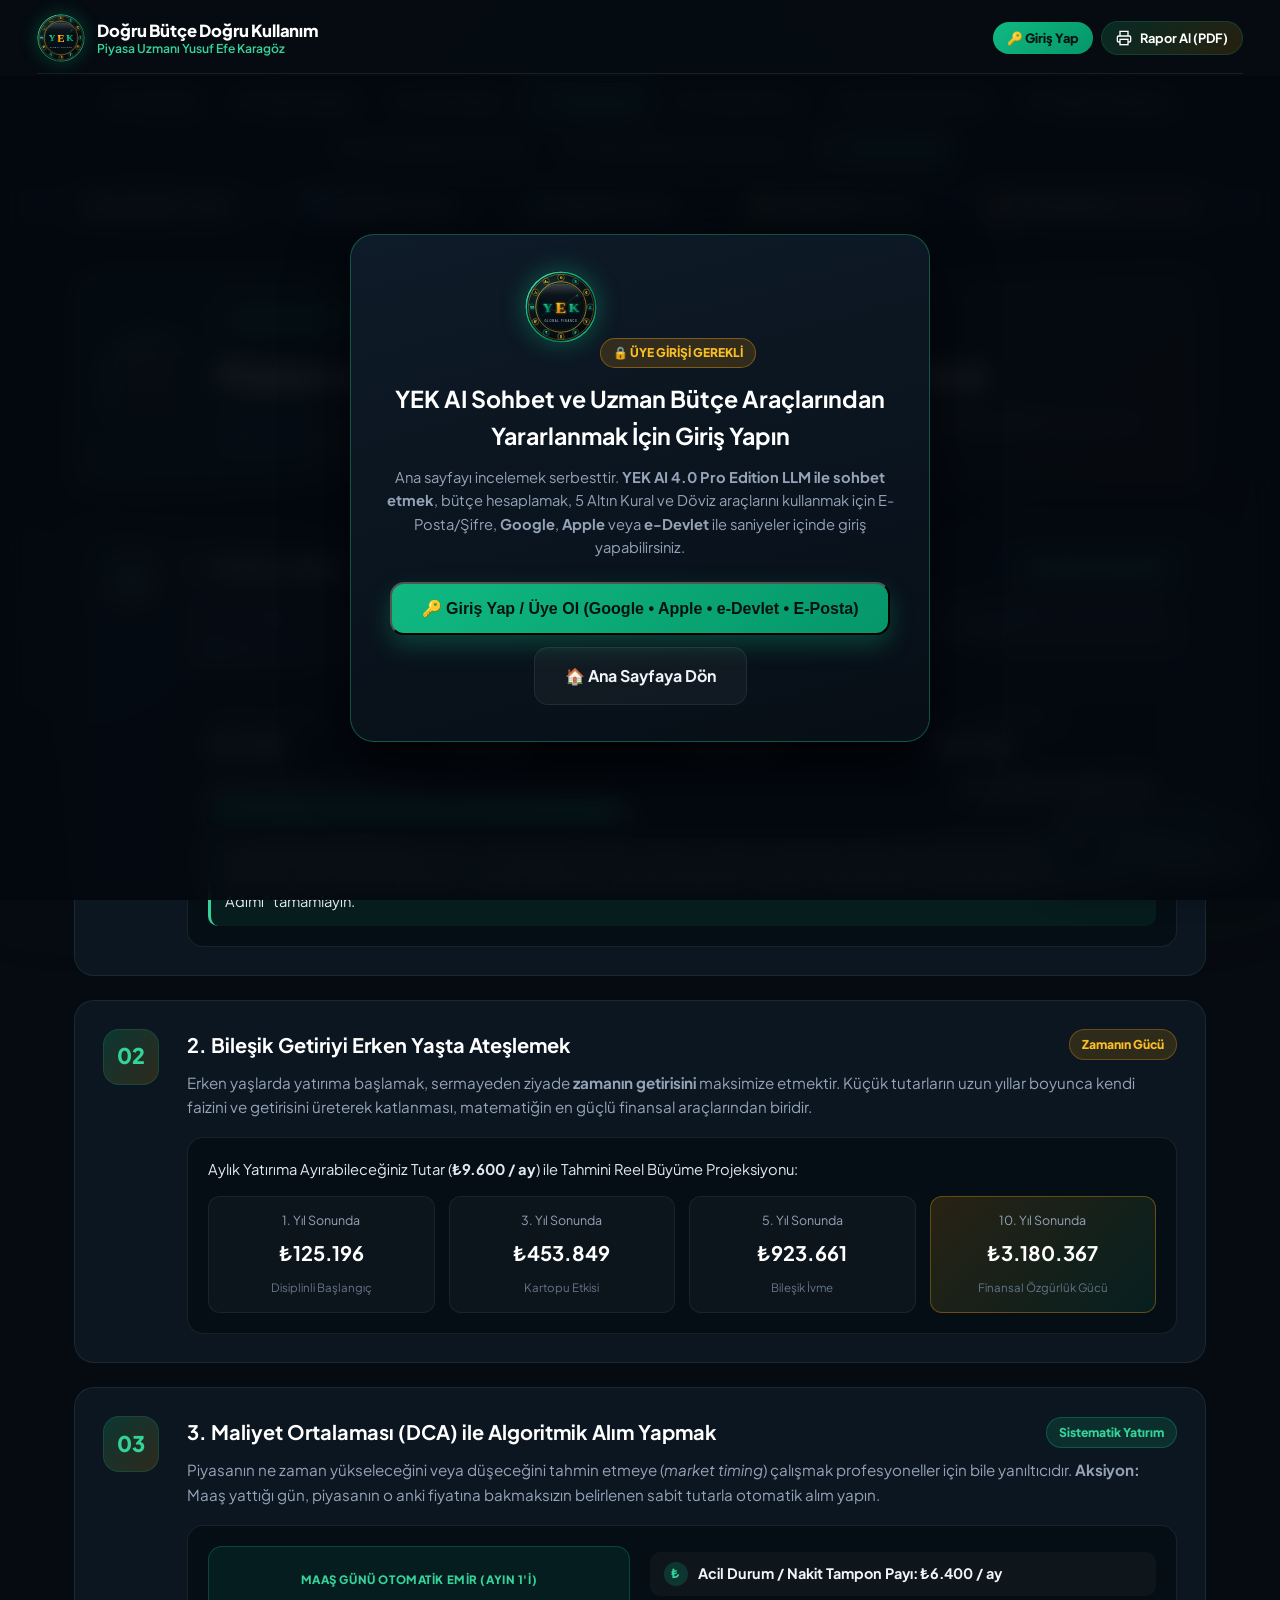
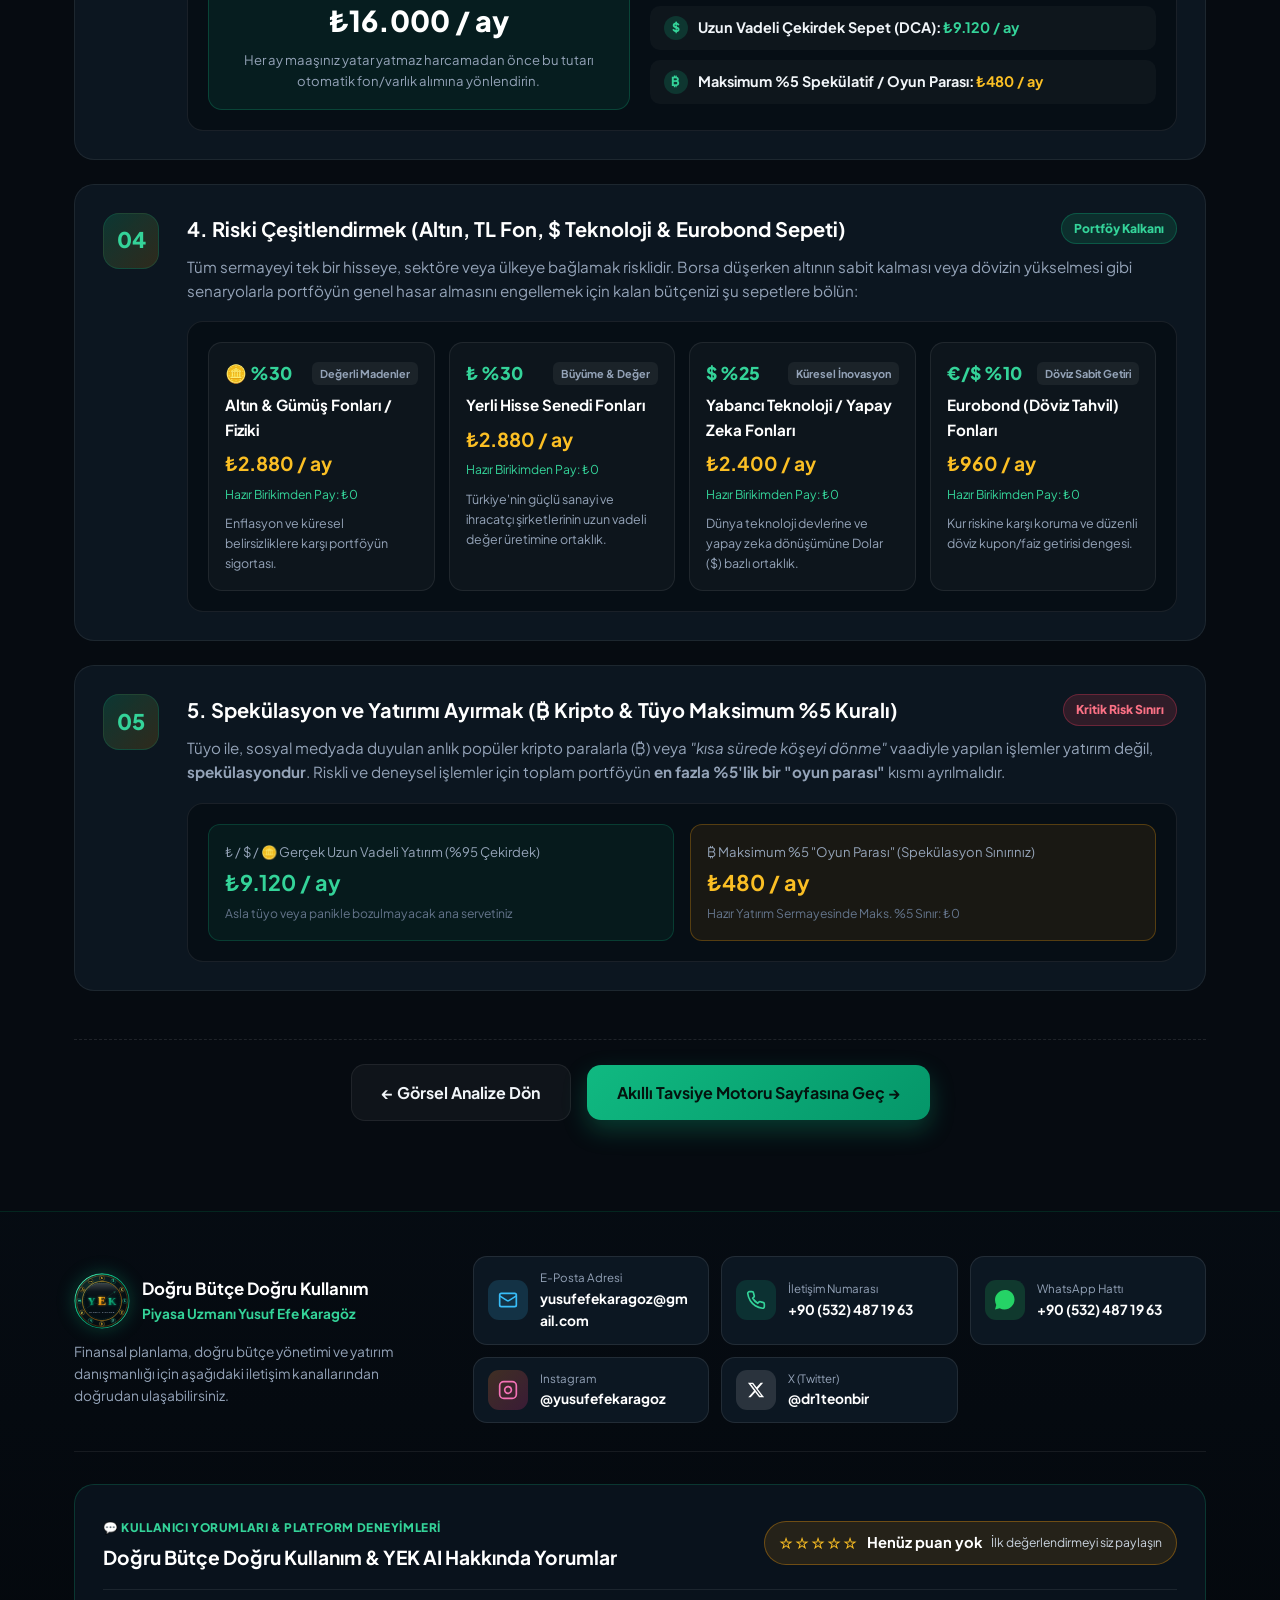
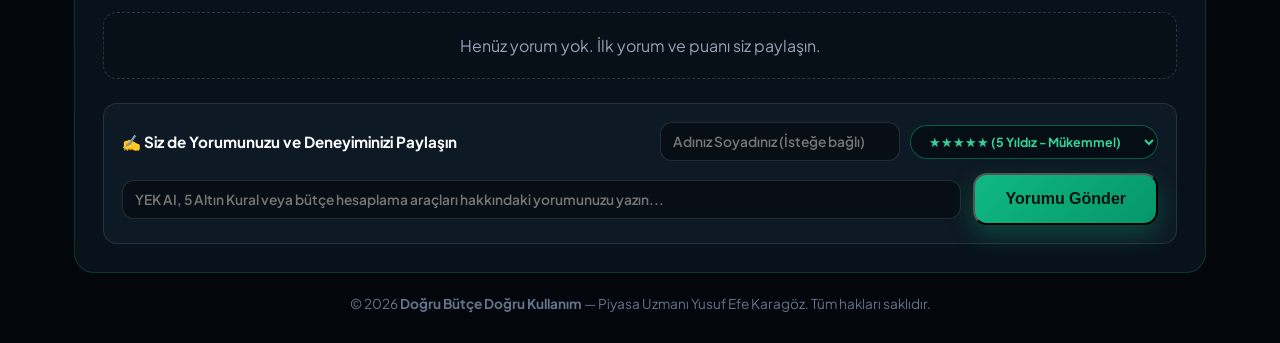
==== commit b73e3ee5: "yek ai geliştirildi mobil geliştirildi" ====
--- a/altin-kurallar.html
+++ b/altin-kurallar.html
@@ -9,7 +9,7 @@
   <link href="https://fonts.googleapis.com/css2?family=Cinzel:wght@600;700;800&family=Plus+Jakarta+Sans:wght@400;500;600;700;800&display=swap" rel="stylesheet">
   <link id="dynamicFavicon" rel="icon" type="image/svg+xml" href="logo.svg" />
   <link rel="shortcut icon" href="logo.svg" />
-  <link rel="stylesheet" href="style.css?v=7" />
+  <link rel="stylesheet" href="style.css?v=8" />
 </head>
 <body>
   <div class="ambient-glow glow-1"></div>
@@ -399,6 +399,6 @@
     </div>
   </a>
 
-  <script src="script.js?v=7"></script>
+  <script src="script.js?v=10"></script>
 </body>
 </html>
--- a/style.css
+++ b/style.css
@@ -2973,7 +2973,7 @@
 
 
 /* =========================================================
-   YEK AI v3.0 RELEASE (PRO LLM) — TABLOLAR, KOD, BAĞLAM ŞERİDİ & TAKİP SORULARI
+   YEK AI 4.0 PRO EDITION (PRO LLM) — TABLOLAR, KOD, BAĞLAM ŞERİDİ & TAKİP SORULARI
    ========================================================= */
 
 .ai-model-select {
@@ -3215,7 +3215,7 @@
 
 /* ============================================================================
    ÜYE GİRİŞİ MODALI (GOOGLE, APPLE, E-DEVLET, E-POSTA/ŞİFRE) +
-   LOCALHOST KURUCU VIP ÇUBUĞU + İLETİŞİM ALTI YORUMLAR BÖLÜMÜ
+   GİRİŞ BUTONU + İLETİŞİM ALTI YORUMLAR BÖLÜMÜ
    ============================================================================ */
 
 /* Üst Menü Giriş ve Localhost Kurucu Çubuğu */
@@ -3733,6 +3733,16 @@
   margin-bottom: 24px;
 }
 
+.comments-empty-state {
+  grid-column: 1 / -1;
+  margin: 0;
+  padding: 20px;
+  border: 1px dashed rgba(255, 255, 255, 0.16);
+  border-radius: 14px;
+  color: #94a3b8;
+  text-align: center;
+  background: rgba(6, 13, 20, 0.42);
+}
 .user-comment-card {
   background: rgba(6, 13, 20, 0.85);
   border: 1px solid rgba(255, 255, 255, 0.08);
@@ -6183,11 +6193,11 @@
     color: #061018 !important;
   }
 
-  /* Varsayılan Mobil Sekme Şeridi: Tek satırda parmakla sağa-sola kaydırılabilir (swipe) zarif bar */
+  /* Mobilde üst menü, düğmeye basılana kadar kapalı kalır. */
   .navbar .nav-links {
     grid-column: 1 / 3 !important;
     grid-row: 2 / 3 !important;
-    display: flex !important;
+    display: none !important;
     flex-wrap: nowrap !important;
     justify-content: flex-start !important;
     overflow-x: auto !important;
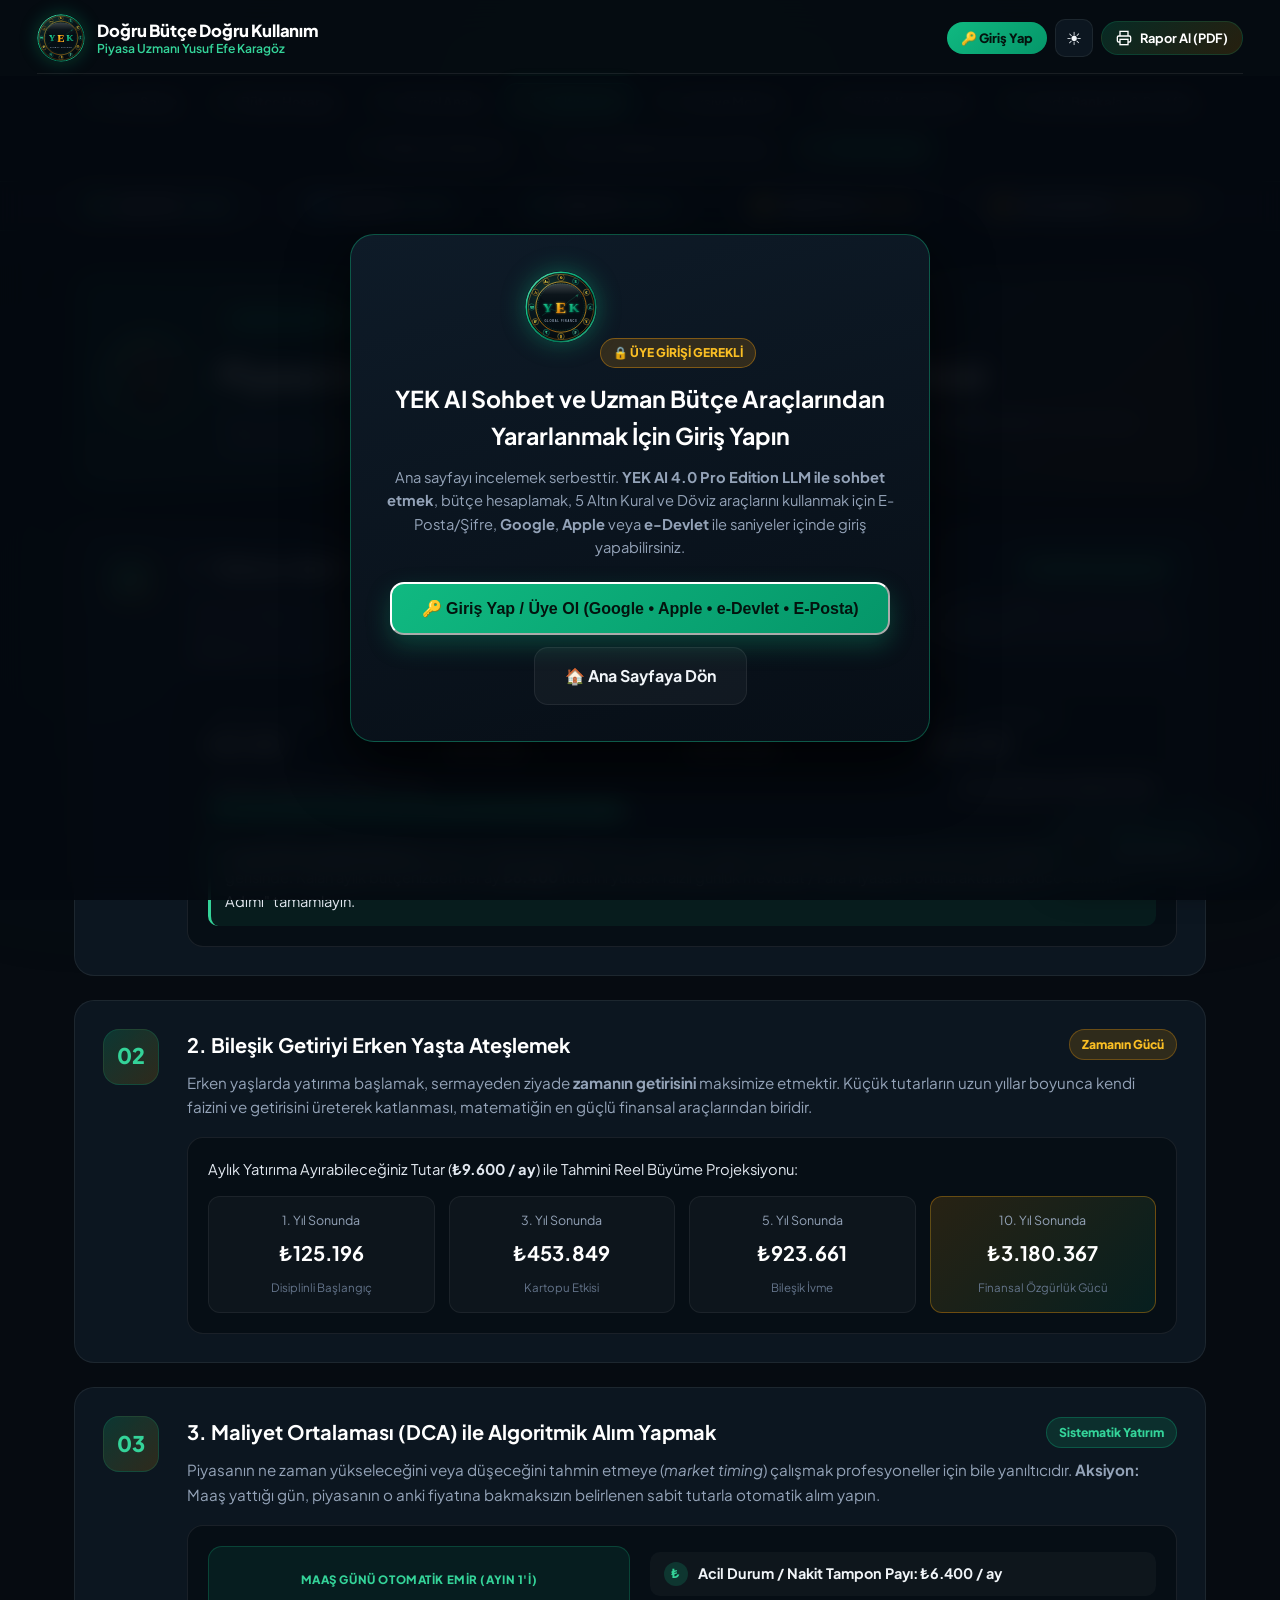
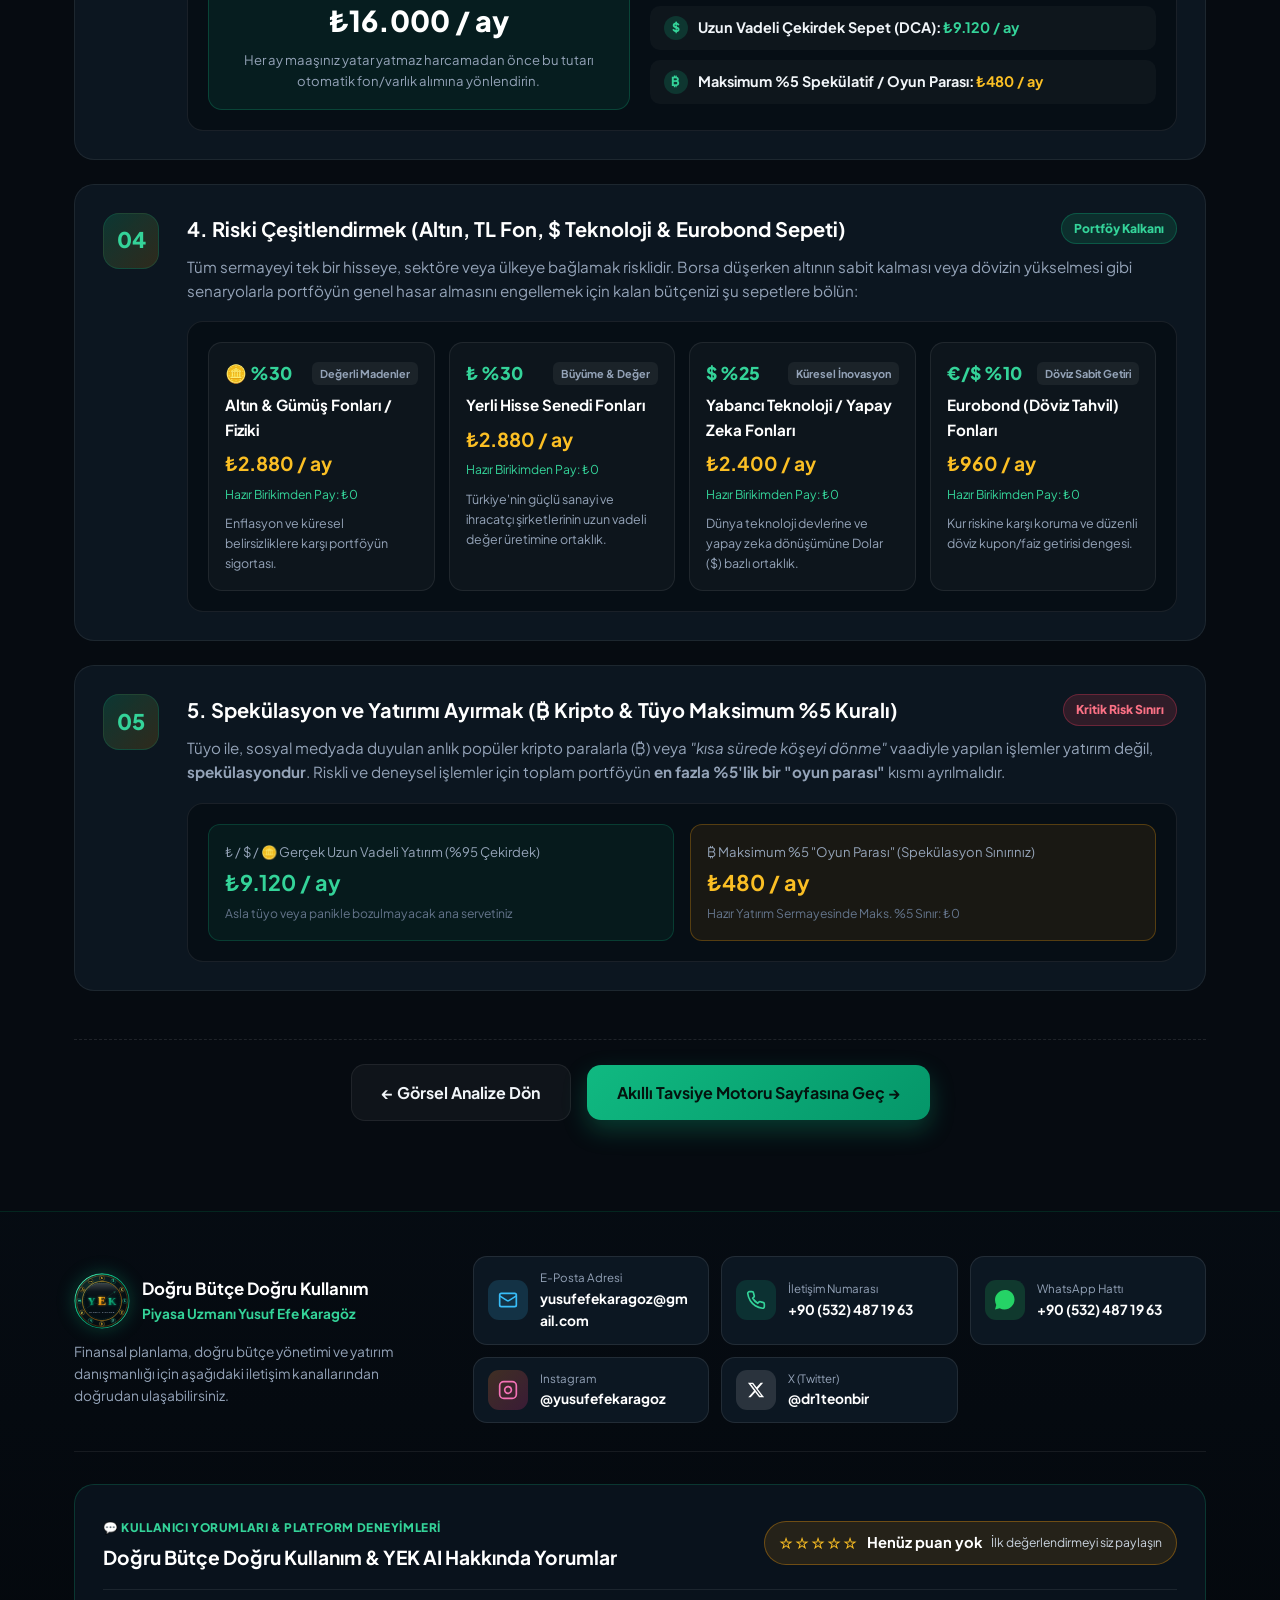
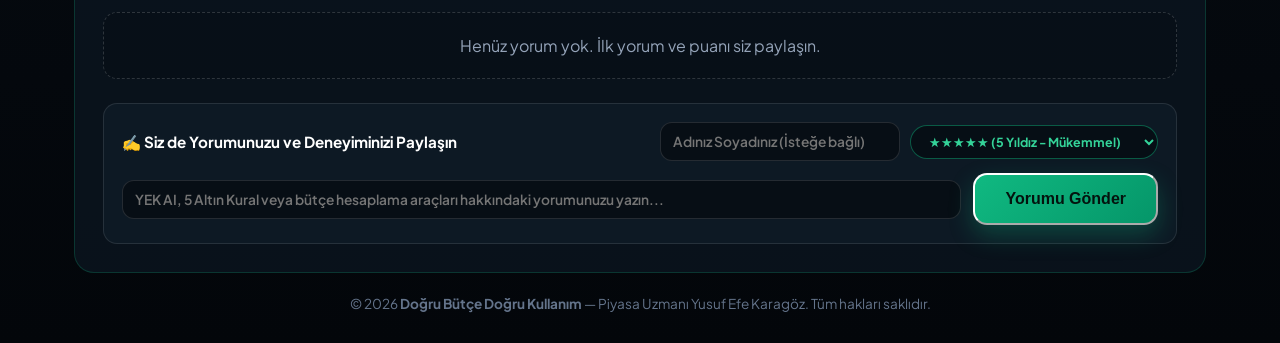
==== commit 96b955aa: "koyu tema açık tema eklendi" ====
--- a/altin-kurallar.html
+++ b/altin-kurallar.html
@@ -9,7 +9,14 @@
   <link href="https://fonts.googleapis.com/css2?family=Cinzel:wght@600;700;800&family=Plus+Jakarta+Sans:wght@400;500;600;700;800&display=swap" rel="stylesheet">
   <link id="dynamicFavicon" rel="icon" type="image/svg+xml" href="logo.svg" />
   <link rel="shortcut icon" href="logo.svg" />
-  <link rel="stylesheet" href="style.css?v=8" />
+  <script>
+  try {
+    document.documentElement.dataset.theme = localStorage.getItem('yek_theme_preference') === 'light' ? 'light' : 'dark';
+  } catch (error) {
+    document.documentElement.dataset.theme = 'dark';
+  }
+</script>
+  <link rel="stylesheet" href="style.css?v=9" />
 </head>
 <body>
   <div class="ambient-glow glow-1"></div>
@@ -399,6 +406,6 @@
     </div>
   </a>
 
-  <script src="script.js?v=10"></script>
+  <script src="script.js?v=11"></script>
 </body>
 </html>
--- a/style.css
+++ b/style.css
@@ -6073,7 +6073,7 @@
   /* 1. Genel Konteyner ve Yatay Taşma Koruması */
   html,
   body {
-    overflow-x: hidden !important;
+    overflow-x: clip !important;
     max-width: 100vw !important;
     -webkit-text-size-adjust: 100%;
   }
@@ -6735,3 +6735,253 @@
     font-size: 1.55rem !important;
   }
 }
+
+/* iOS Safari: keep the mobile header sticky and avoid GPU layers that can flash black while scrolling. */
+@supports (-webkit-touch-callout: none) {
+  @media (max-width: 768px) {
+    .navbar {
+      position: -webkit-sticky;
+      position: sticky;
+      top: 0;
+      -webkit-backdrop-filter: none !important;
+      backdrop-filter: none !important;
+    }
+
+    .ambient-glow {
+      display: none !important;
+      filter: none !important;
+    }
+  }
+}
+
+/* Light theme: semantic palette and surfaces */
+:root {
+  color-scheme: dark;
+}
+
+:root[data-theme="light"] {
+  color-scheme: light;
+  --bg-primary: #f3f6fa;
+  --bg-secondary: #e7edf4;
+  --bg-card: #ffffff;
+  --bg-card-hover: #f8fafc;
+  --emerald-400: #047857;
+  --emerald-500: #059669;
+  --emerald-600: #047857;
+  --emerald-glow: rgba(5, 150, 105, 0.14);
+  --gold-400: #a16207;
+  --gold-500: #b45309;
+  --gold-glow: rgba(180, 83, 9, 0.12);
+  --text-primary: #172536;
+  --text-secondary: #475569;
+  --text-muted: #64748b;
+  --border-subtle: rgba(30, 41, 59, 0.16);
+  --border-light: rgba(30, 41, 59, 0.1);
+}
+
+html[data-theme="light"],
+html[data-theme="light"] body {
+  background-color: var(--bg-primary) !important;
+  color: var(--text-primary) !important;
+}
+
+html[data-theme="light"] body :is(h1, h2, h3, h4, h5, h6, p, li, dt, dd, td, th, label, small, strong, legend, caption) {
+  color: #334155 !important;
+}
+
+html[data-theme="light"] body :is(h1, h2, h3, h4, h5, h6, strong) {
+  color: #172536 !important;
+}
+
+html[data-theme="light"] .brand-title,
+html[data-theme="light"] .ticker-name,
+html[data-theme="light"] .footer-title-text,
+html[data-theme="light"] .contact-meta strong,
+html[data-theme="light"] .panel-title-group h3,
+html[data-theme="light"] .world-currencies-header h3 {
+  color: #172536 !important;
+}
+
+html[data-theme="light"] .brand-subtitle,
+html[data-theme="light"] .step-tag,
+html[data-theme="light"] .super-module-badge,
+html[data-theme="light"] .text-emerald,
+html[data-theme="light"] .income-total-badge,
+html[data-theme="light"] .status-pill:not(.danger-pill):not(.gold-pill),
+html[data-theme="light"] .nav-links .nav-tab.active {
+  color: #047857 !important;
+}
+
+html[data-theme="light"] .text-gold,
+html[data-theme="light"] .ticker-val.gold,
+html[data-theme="light"] .gold-text {
+  color: #a16207 !important;
+}
+
+html[data-theme="light"] .text-coral,
+html[data-theme="light"] .danger-pill,
+html[data-theme="light"] .error-text {
+  color: #b42318 !important;
+}
+
+html[data-theme="light"] .emerald-gradient-text {
+  background: none !important;
+  color: #047857 !important;
+  -webkit-text-fill-color: currentColor !important;
+}
+
+html[data-theme="light"] :is(
+  .navbar, .market-ticker-bar, .ticker-item, .footer,
+  .super-module-card, .current-budget-banner, .live-summary-bar,
+  .advisor-header-banner, .principle-card, .personalized-box,
+  .compound-item, .dca-plan-card, .basket-card, .spec-item,
+  .smart-engine-wrapper, .engine-score-banner, .expert-profile-card,
+  .fx-converter-card, .fx-result-col, .user-budget-fx-banner,
+  .knowledge-card, .knowledge-card-danger, .news-spotlight-card, .world-news-card,
+  .country-inf-card, .country-spotlight-card, .country-stats-bar,
+  .global-inf-kpi-card, .report-header-banner, .report-kpi-card,
+  .report-fx-box, .loan-summary-box, .loan-main-payment, .loan-mini-stat,
+  .loan-form-col, .loan-result-col, .house-sim-card, .house-sim-kpi,
+  .stress-result-card, .stress-metric, .pf-item-input, .pf-summary-card,
+  .pf-total-wealth, .contact-pill-item, .currency-chip,
+  .footer-comments-section, .footer-comment-form, .yek-ai-section,
+  .yek-ai-messages, .yek-ai-input-bar, .ai-live-context-strip,
+  .ai-code-block, .ai-md-quote, .ai-md-table, .glossary-card,
+  .fin-iq-question-card, .fin-iq-score-banner, .fire-goal-card,
+  .cb-card, .dca-step-row, .legend-item, .advice-card, .action-callout,
+  .budget-fx-box, .fx-analysis-inner, .placeholder-box, .user-comment-card,
+  .yek-report-sheet, .yek-auth-modal, .yek-visitor-gate-card,
+  .expense-item, .income-item, .currency-input-wrapper, .pf-summary-card,
+  .nav-links.mobile-menu-open,
+  .pillar-card, .visual-4k-card, .fin-iq-circle, .news-spot-expert-box,
+  .report-table, .report-highlight-cell, .msg-bubble
+) {
+  background-color: #ffffff !important;
+  background-image: none !important;
+  border-color: #d9e2ec !important;
+  color: #334155 !important;
+  box-shadow: 0 6px 20px rgba(15, 23, 42, 0.06) !important;
+}
+
+html[data-theme="light"] .navbar,
+html[data-theme="light"] .navbar.navbar-scrolled {
+  background: rgba(255, 255, 255, 0.96) !important;
+  border-bottom-color: #d9e2ec !important;
+}
+
+html[data-theme="light"] .market-ticker-bar,
+html[data-theme="light"] .footer {
+  background: #edf2f7 !important;
+}
+
+html[data-theme="light"] .nav-links .nav-tab:hover {
+  color: #172536 !important;
+  background: rgba(15, 23, 42, 0.06) !important;
+}
+
+html[data-theme="light"] .nav-links .nav-tab.active {
+  background: rgba(5, 150, 105, 0.1) !important;
+  border-color: rgba(5, 150, 105, 0.32) !important;
+}
+
+html[data-theme="light"] .btn-secondary,
+html[data-theme="light"] .btn-chip,
+html[data-theme="light"] .stress-btn,
+html[data-theme="light"] .btn-nav-lock-test,
+html[data-theme="light"] .ai-prompt-chip {
+  color: #243447 !important;
+  background: #f1f5f9 !important;
+  border-color: #cbd5e1 !important;
+}
+
+html[data-theme="light"] .stress-btn:hover,
+html[data-theme="light"] .stress-btn.active {
+  color: #7c4a03 !important;
+  background: #fff7e6 !important;
+  border-color: #e5a423 !important;
+}
+
+html[data-theme="light"] input,
+html[data-theme="light"] select,
+html[data-theme="light"] textarea,
+html[data-theme="light"] .budget-input,
+html[data-theme="light"] .goal-select,
+html[data-theme="light"] .mini-select,
+html[data-theme="light"] .text-input,
+html[data-theme="light"] .ai-model-select {
+  color: #172536 !important;
+  background-color: #ffffff !important;
+  border-color: #cbd5e1 !important;
+}
+
+html[data-theme="light"] select option {
+  color: #172536 !important;
+  background-color: #ffffff !important;
+}
+
+html[data-theme="light"] input::placeholder,
+html[data-theme="light"] textarea::placeholder {
+  color: #64748b !important;
+  opacity: 1;
+}
+
+html[data-theme="light"] table th {
+  color: #172536 !important;
+  background: #eaf0f6 !important;
+}
+
+html[data-theme="light"] table td {
+  color: #334155 !important;
+  border-color: #d9e2ec !important;
+}
+
+html[data-theme="light"] table tbody tr:nth-child(odd) {
+  background: #f8fafc !important;
+}
+
+html[data-theme="light"] .progress-track,
+html[data-theme="light"] .pf-progress {
+  background: #e2e8f0 !important;
+}
+
+.btn-theme-toggle {
+  display: inline-flex;
+  align-items: center;
+  justify-content: center;
+  width: 38px;
+  height: 38px;
+  padding: 0;
+  border: 1px solid var(--border-light);
+  border-radius: 10px;
+  background: var(--bg-card);
+  color: var(--text-primary);
+  font-family: inherit;
+  font-size: 1.15rem;
+  line-height: 1;
+  cursor: pointer;
+  flex-shrink: 0;
+  transition: background-color 0.2s ease, border-color 0.2s ease, transform 0.2s ease;
+}
+
+.btn-theme-toggle:hover {
+  transform: translateY(-1px);
+  border-color: var(--emerald-400);
+}
+
+.btn-theme-toggle:focus-visible {
+  outline: 3px solid var(--emerald-400);
+  outline-offset: 2px;
+}
+
+html[data-theme="light"] .btn-theme-toggle {
+  background: #ffffff;
+  color: #334155;
+  border-color: #cbd5e1;
+}
+
+@media (max-width: 480px) {
+  .btn-theme-toggle {
+    width: 34px;
+    height: 34px;
+  }
+}
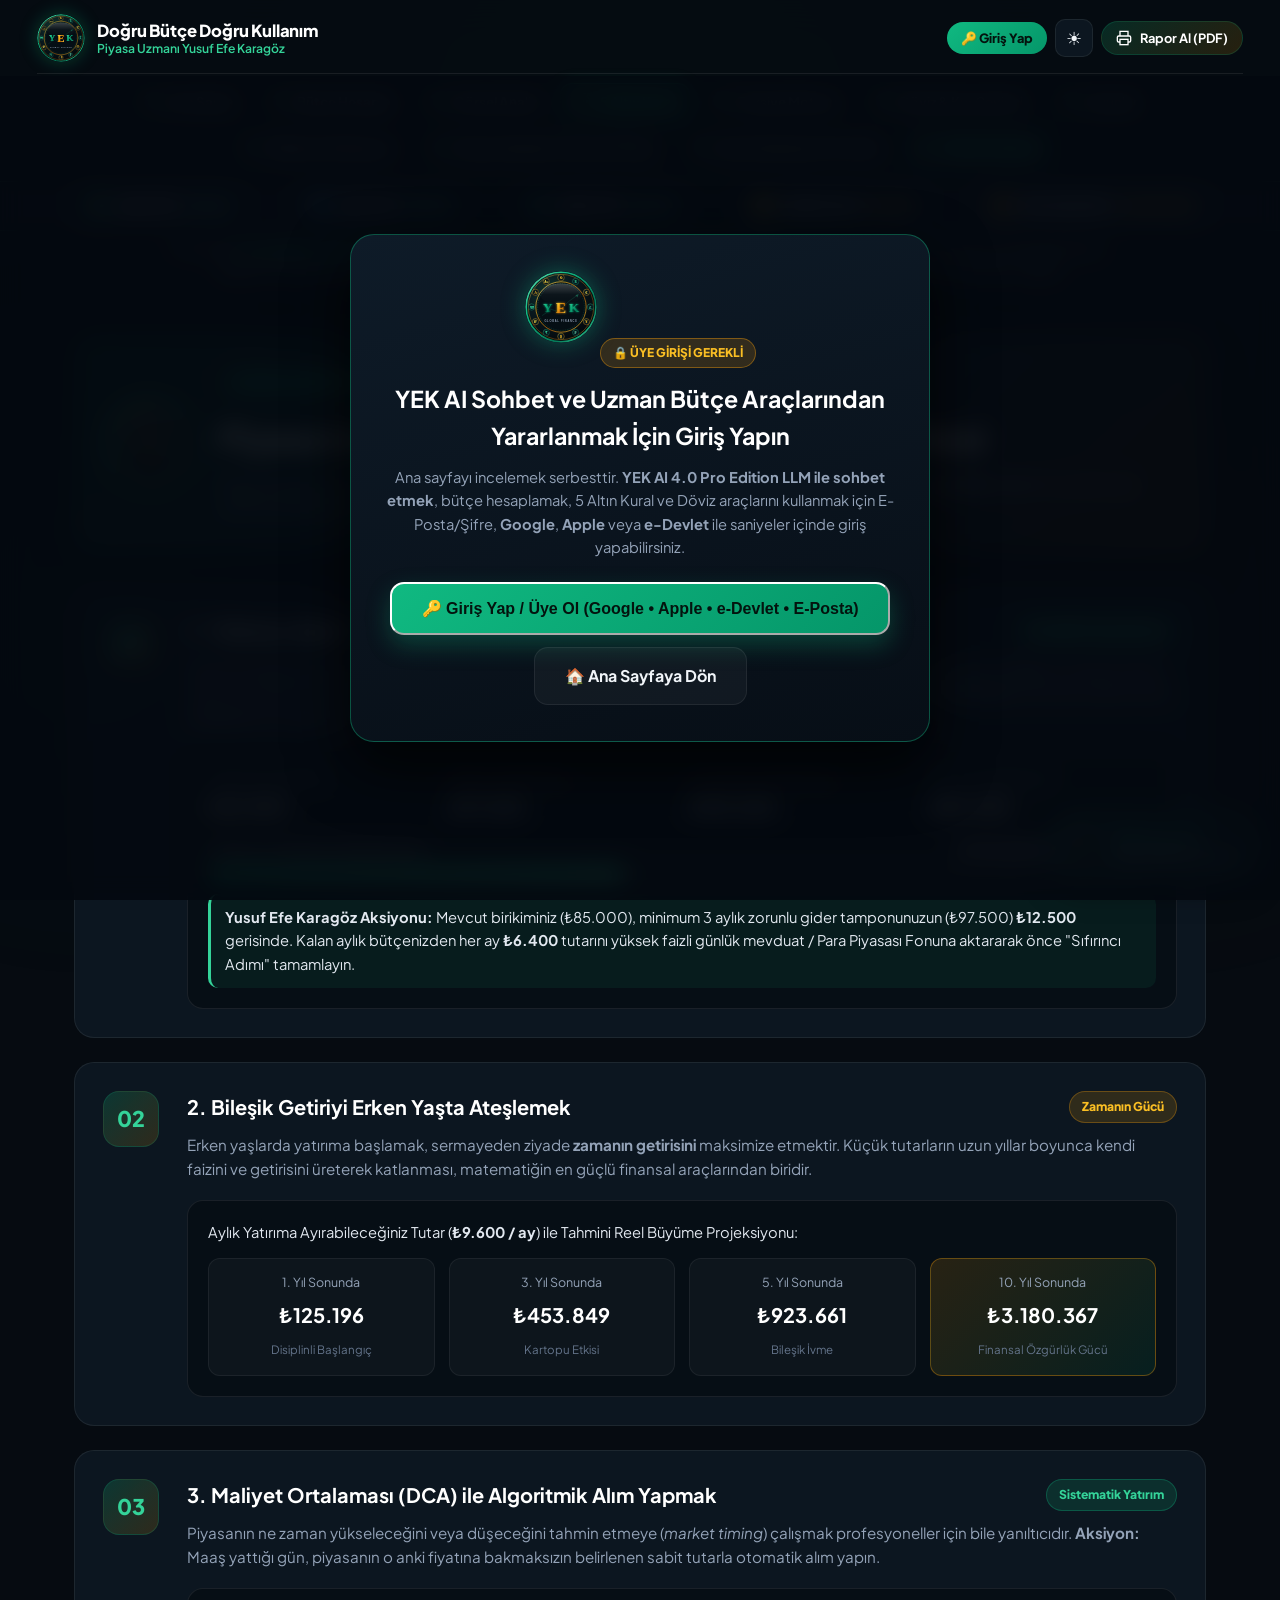
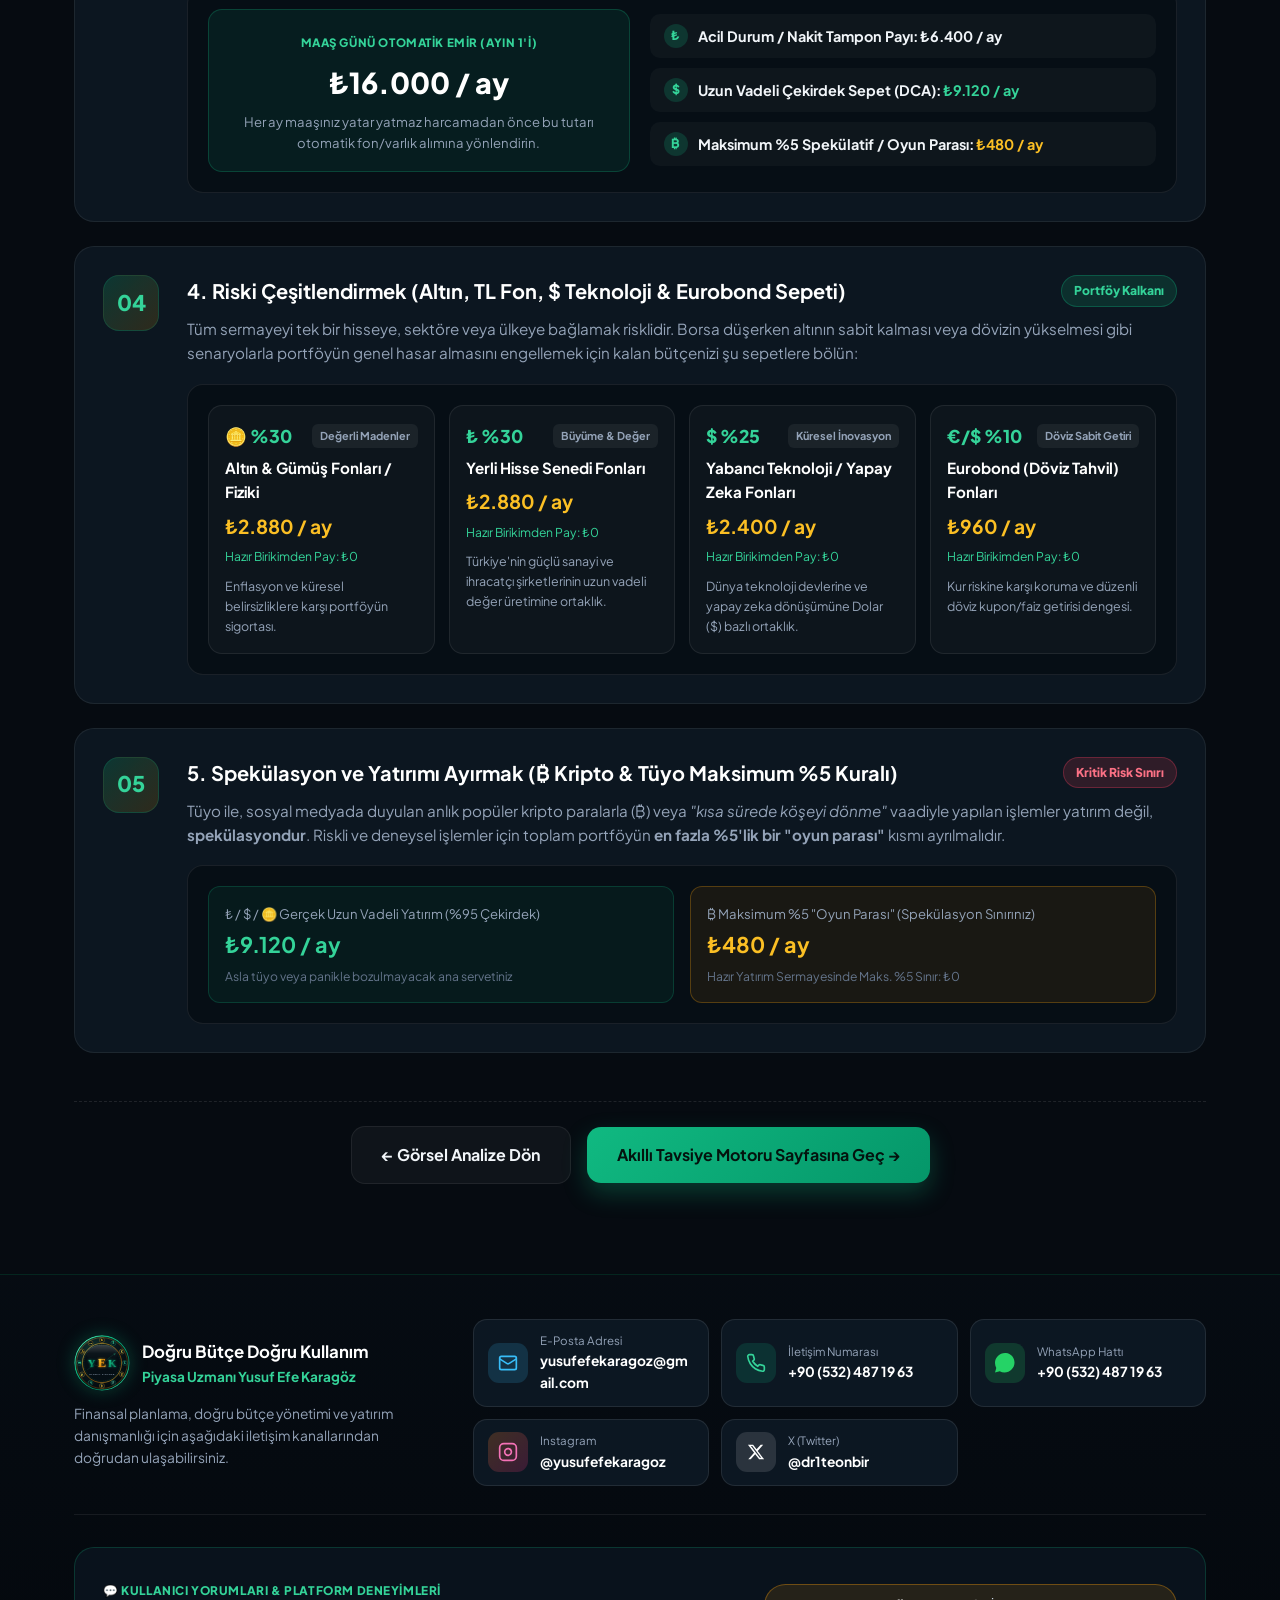
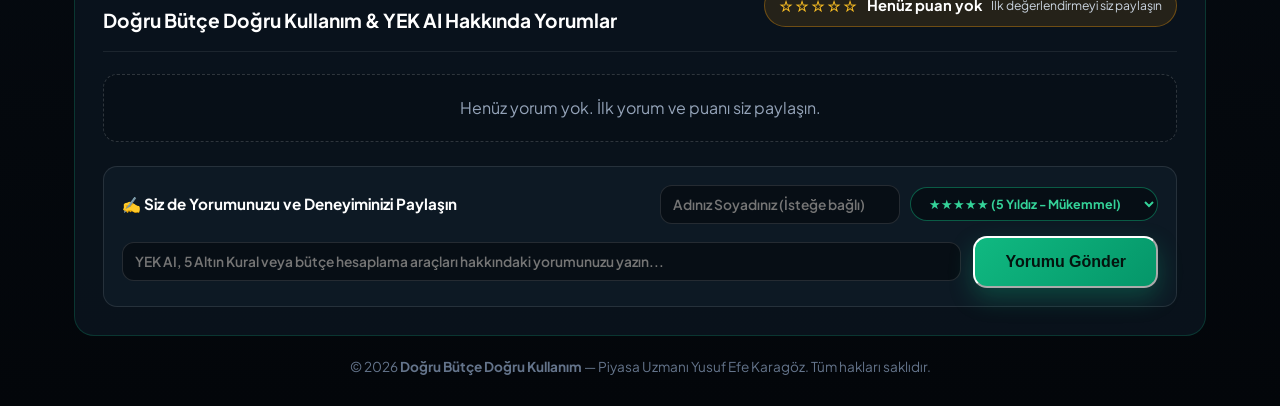
==== commit 5bb5c09e: "oyunlar eklendi" ====
--- a/altin-kurallar.html
+++ b/altin-kurallar.html
@@ -16,7 +16,7 @@
     document.documentElement.dataset.theme = 'dark';
   }
 </script>
-  <link rel="stylesheet" href="style.css?v=9" />
+  <link rel="stylesheet" href="style.css?v=11" />
 </head>
 <body>
   <div class="ambient-glow glow-1"></div>
@@ -406,6 +406,8 @@
     </div>
   </a>
 
-  <script src="script.js?v=11"></script>
+  <script src="yek-rewards.js?v=2"></script>
+  <script src="yek-stock-game.js?v=4"></script>
+  <script src="script.js?v=16"></script>
 </body>
 </html>
--- a/style.css
+++ b/style.css
@@ -6984,4 +6984,1469 @@
     width: 34px;
     height: 34px;
   }
-}+}
+/* Budget goals, data provenance, and keyboard accessibility */
+.savings-goal-tracker {
+  display: grid;
+  grid-template-columns: minmax(0, 1.2fr) minmax(220px, 0.8fr);
+  gap: 18px 24px;
+  align-items: center;
+  margin: 22px 0 28px;
+  padding: 22px 24px;
+  background: linear-gradient(135deg, rgba(16, 185, 129, 0.09), var(--bg-card));
+  border: 1px solid var(--border-subtle);
+  border-radius: 18px;
+  box-shadow: 0 12px 30px rgba(0, 0, 0, 0.12);
+}
+
+.savings-goal-copy h3 {
+  margin: 4px 0 6px;
+  color: var(--text-primary);
+  font-size: 1.15rem;
+}
+
+.savings-goal-copy p,
+.savings-goal-progress-wrap p {
+  color: var(--text-secondary);
+  font-size: 0.86rem;
+}
+
+.savings-goal-input-col label {
+  display: block;
+  margin-bottom: 6px;
+  color: var(--text-primary);
+  font-size: 0.84rem;
+  font-weight: 700;
+}
+
+.savings-goal-progress-wrap {
+  grid-column: 1 / -1;
+}
+
+.savings-goal-progress-track {
+  width: 100%;
+  height: 13px;
+  overflow: hidden;
+  border-radius: 999px;
+  background: rgba(255, 255, 255, 0.1);
+}
+
+.savings-goal-progress-fill {
+  width: 0;
+  height: 100%;
+  border-radius: inherit;
+  background: linear-gradient(90deg, var(--emerald-600), var(--emerald-400));
+  transition: width 0.25s ease;
+}
+
+.savings-goal-progress-wrap p {
+  margin-top: 8px;
+}
+
+.data-provenance,
+.market-data-provenance {
+  display: flex;
+  flex-wrap: wrap;
+  align-items: center;
+  justify-content: center;
+  gap: 5px 14px;
+  margin: 12px auto 18px;
+  padding: 10px 14px;
+  border: 1px solid var(--border-light);
+  border-radius: 12px;
+  background: rgba(15, 27, 38, 0.54);
+  color: var(--text-secondary);
+  font-size: 0.76rem;
+  line-height: 1.5;
+  text-align: center;
+}
+
+.market-data-provenance {
+  width: min(100% - 24px, 1760px);
+  margin: 4px auto 10px;
+  padding: 5px 12px;
+  border: 0;
+  background: transparent;
+  font-size: 0.7rem;
+}
+
+.data-provenance a,
+.market-data-provenance a {
+  color: var(--emerald-400);
+  font-weight: 700;
+  text-decoration: underline;
+  text-underline-offset: 2px;
+}
+
+.data-provenance-warning {
+  justify-content: flex-start;
+  background: rgba(245, 158, 11, 0.1);
+  border-color: rgba(245, 158, 11, 0.32);
+  color: #fcd58a;
+  text-align: left;
+}
+
+:focus-visible {
+  outline: 3px solid var(--emerald-400);
+  outline-offset: 3px;
+}
+
+html[data-theme="light"] .savings-goal-tracker,
+html[data-theme="light"] .data-provenance:not(.data-provenance-warning) {
+  background: #ffffff !important;
+  border-color: #d9e2ec !important;
+  color: #334155 !important;
+  box-shadow: 0 6px 20px rgba(15, 23, 42, 0.06) !important;
+}
+
+html[data-theme="light"] .market-data-provenance {
+  background: transparent !important;
+  box-shadow: none !important;
+}
+
+html[data-theme="light"] .data-provenance-warning {
+  background: #fff7e6 !important;
+  border-color: #f3d18a !important;
+  color: #704b0b !important;
+  box-shadow: none !important;
+}
+
+html[data-theme="light"] .savings-goal-progress-track {
+  background: #e2e8f0 !important;
+}
+
+html[data-theme="light"] :focus-visible {
+  outline-color: #047857;
+}
+
+@media (max-width: 768px) {
+  .savings-goal-tracker {
+    grid-template-columns: 1fr;
+    gap: 14px;
+    padding: 18px 16px;
+  }
+
+  .savings-goal-progress-wrap {
+    grid-column: auto;
+  }
+
+  .data-provenance,
+  .market-data-provenance {
+    justify-content: flex-start;
+    text-align: left;
+  }
+}
+
+@media (prefers-reduced-motion: reduce) {
+  html {
+    scroll-behavior: auto !important;
+  }
+
+  *,
+  *::before,
+  *::after {
+    scroll-behavior: auto !important;
+    animation-duration: 0.01ms !important;
+    animation-iteration-count: 1 !important;
+    transition-duration: 0.01ms !important;
+  }
+}
+
+/* Local prototype: virtual stock game and YEK AI allowance */
+.stock-game-section {
+  padding: 44px 0 58px;
+}
+
+.stock-game-intro h1 {
+  margin: 8px 0 12px;
+  color: var(--text-primary);
+  font-size: clamp(2rem, 4vw, 3rem);
+  font-weight: 800;
+}
+
+.stock-game-intro p {
+  max-width: 820px;
+  margin-inline: auto;
+  color: var(--text-secondary);
+  line-height: 1.7;
+}
+
+.stock-game-local-notice,
+.stock-game-login-note,
+.yek-ai-allowance-panel {
+  margin: 18px 0 22px;
+  padding: 15px 18px;
+  border: 1px solid rgba(16, 185, 129, 0.28);
+  border-radius: 15px;
+  background: rgba(16, 185, 129, 0.08);
+  color: var(--text-secondary);
+  line-height: 1.6;
+}
+
+.stock-game-local-notice strong,
+.stock-game-login-note strong {
+  color: var(--text-primary);
+}
+
+.stock-game-login-note p {
+  margin: 5px 0 0;
+}
+
+.stock-game-summary-grid {
+  display: grid;
+  grid-template-columns: repeat(4, minmax(0, 1fr));
+  gap: 14px;
+  margin: 20px 0 12px;
+}
+
+.stock-summary-card {
+  display: grid;
+  gap: 8px;
+  min-height: 96px;
+  padding: 17px;
+  border: 1px solid var(--border-subtle);
+  border-radius: 16px;
+  background: var(--bg-card);
+}
+
+.stock-summary-card span {
+  color: var(--text-secondary);
+  font-size: 0.82rem;
+}
+
+.stock-summary-card strong {
+  color: var(--text-primary);
+  font-size: clamp(1.15rem, 2vw, 1.55rem);
+  overflow-wrap: anywhere;
+}
+
+.stock-summary-card.primary {
+  border-color: rgba(16, 185, 129, 0.45);
+  background: linear-gradient(135deg, rgba(16, 185, 129, 0.18), var(--bg-card));
+}
+
+.stock-summary-card.ai-reward strong {
+  color: var(--emerald-400);
+  font-size: 1rem;
+}
+
+.stock-game-status-row {
+  display: flex;
+  justify-content: space-between;
+  gap: 12px;
+  flex-wrap: wrap;
+  margin: 8px 0;
+}
+
+.stock-game-status-row p {
+  margin: 0;
+  color: var(--text-secondary);
+  font-size: 0.83rem;
+}
+
+.stock-daily-gift-status {
+  color: var(--emerald-400) !important;
+  font-weight: 700;
+}
+
+.stock-game-feedback {
+  margin: 10px 0;
+  padding: 10px 13px;
+  border-radius: 10px;
+  background: rgba(16, 185, 129, 0.1);
+  color: var(--emerald-400);
+  font-size: 0.88rem;
+}
+
+.stock-game-feedback:empty {
+  display: none;
+}
+
+.stock-game-feedback.error {
+  background: rgba(239, 68, 68, 0.1);
+  color: #fca5a5;
+}
+
+.stock-game-feedback.reward {
+  background: rgba(245, 158, 11, 0.12);
+  color: #fcd34d;
+}
+
+.stock-game-main-grid {
+  display: grid;
+  grid-template-columns: minmax(0, 1.55fr) minmax(280px, 0.85fr);
+  align-items: start;
+  gap: 18px;
+  margin-top: 16px;
+}
+
+.stock-game-side-column {
+  display: grid;
+  gap: 18px;
+}
+
+.stock-game-panel {
+  min-width: 0;
+  padding: 20px;
+  border: 1px solid var(--border-subtle);
+  border-radius: 18px;
+  background: var(--bg-card);
+  box-shadow: 0 12px 28px rgba(0, 0, 0, 0.12);
+}
+
+.stock-game-panel-header {
+  display: flex;
+  align-items: center;
+  justify-content: space-between;
+  gap: 10px;
+}
+
+.stock-game-panel-header h2 {
+  margin: 4px 0 0;
+  color: var(--text-primary);
+  font-size: 1.2rem;
+}
+
+.stock-game-panel-desc {
+  margin: 10px 0 16px;
+  color: var(--text-secondary);
+  font-size: 0.85rem;
+  line-height: 1.55;
+}
+
+.stock-market-live {
+  color: var(--emerald-400);
+  font-size: 0.78rem;
+  white-space: nowrap;
+}
+
+.virtual-stock-grid {
+  display: grid;
+  grid-template-columns: repeat(2, minmax(0, 1fr));
+  gap: 12px;
+}
+
+.virtual-stock-card {
+  min-width: 0;
+  padding: 15px;
+  border: 1px solid var(--border-light);
+  border-radius: 14px;
+  background: rgba(3, 12, 19, 0.34);
+}
+
+.virtual-stock-head {
+  display: flex;
+  align-items: center;
+  gap: 9px;
+}
+
+.virtual-stock-icon {
+  display: grid;
+  width: 38px;
+  height: 38px;
+  flex: 0 0 38px;
+  place-items: center;
+  border-radius: 12px;
+  background: rgba(16, 185, 129, 0.12);
+  font-size: 1.1rem;
+}
+
+.virtual-stock-head > div {
+  display: grid;
+  min-width: 0;
+}
+
+.virtual-stock-head strong,
+.virtual-stock-head small,
+.stock-holding-row small {
+  overflow: hidden;
+  text-overflow: ellipsis;
+  white-space: nowrap;
+}
+
+.virtual-stock-head strong,
+.stock-holding-row strong {
+  color: var(--text-primary);
+}
+
+.virtual-stock-head small,
+.stock-holding-row small {
+  color: var(--text-secondary);
+  font-size: 0.77rem;
+}
+
+.virtual-stock-change {
+  margin-left: auto;
+  font-size: 0.8rem;
+  font-weight: 800;
+  white-space: nowrap;
+}
+
+.virtual-stock-change.up {
+  color: #34d399;
+}
+
+.virtual-stock-change.down {
+  color: #fb7185;
+}
+
+.virtual-stock-sector,
+.virtual-stock-owned {
+  color: var(--text-secondary);
+  font-size: 0.76rem;
+}
+
+.virtual-stock-sector {
+  margin: 11px 0 4px;
+}
+
+.virtual-stock-price {
+  color: var(--text-primary);
+  font-size: 1.2rem;
+  font-weight: 800;
+}
+
+.virtual-stock-price small {
+  color: var(--text-secondary);
+  font-size: 0.72rem;
+  font-weight: 500;
+}
+
+.virtual-stock-owned {
+  margin: 5px 0 12px;
+}
+
+.stock-quantity-label {
+  display: block;
+  margin-bottom: 5px;
+  color: var(--text-secondary);
+  font-size: 0.75rem;
+}
+
+.stock-trade-actions {
+  display: grid;
+  grid-template-columns: minmax(52px, 0.75fr) 1fr 1fr;
+  gap: 6px;
+}
+
+.stock-trade-actions input {
+  min-width: 0;
+  padding: 8px 6px;
+  border: 1px solid var(--border-light);
+  border-radius: 9px;
+  background: var(--bg-secondary);
+  color: var(--text-primary);
+  font: inherit;
+}
+
+.stock-trade-actions button {
+  padding: 8px 9px;
+  border: 1px solid rgba(16, 185, 129, 0.3);
+  border-radius: 9px;
+  background: rgba(16, 185, 129, 0.12);
+  color: var(--emerald-400);
+  font: inherit;
+  font-size: 0.78rem;
+  font-weight: 800;
+  cursor: pointer;
+}
+
+.stock-trade-actions .stock-sell-btn {
+  border-color: rgba(251, 113, 133, 0.3);
+  background: rgba(251, 113, 133, 0.1);
+  color: #fb7185;
+}
+
+.stock-trade-actions button:disabled {
+  cursor: not-allowed;
+  opacity: 0.45;
+}
+
+.stock-rewards-list,
+.stock-holdings-list,
+.stock-transactions-list {
+  display: grid;
+  gap: 8px;
+}
+
+.stock-reward-row,
+.stock-holding-row,
+.stock-transaction-row {
+  display: flex;
+  align-items: center;
+  gap: 10px;
+  padding: 10px 0;
+  border-bottom: 1px solid var(--border-light);
+}
+
+.stock-reward-row:last-child,
+.stock-holding-row:last-child,
+.stock-transaction-row:last-child {
+  border-bottom: 0;
+}
+
+.stock-reward-check {
+  color: var(--text-secondary);
+  font-size: 1rem;
+}
+
+.stock-reward-row.complete .stock-reward-check {
+  color: var(--emerald-400);
+}
+
+.stock-reward-details {
+  display: grid;
+  min-width: 0;
+  flex: 1;
+  gap: 3px;
+}
+
+.stock-reward-details strong {
+  color: var(--text-primary);
+  font-size: 0.82rem;
+}
+
+.stock-reward-details small,
+.stock-transaction-row small {
+  color: var(--text-secondary);
+  font-size: 0.72rem;
+}
+
+.stock-reward-progress {
+  height: 5px;
+  overflow: hidden;
+  margin-top: 4px;
+  border-radius: 99px;
+  background: rgba(148, 163, 184, 0.17);
+}
+
+.stock-reward-progress span {
+  display: block;
+  height: 100%;
+  border-radius: inherit;
+  background: linear-gradient(90deg, var(--emerald-600), var(--emerald-400));
+}
+
+.stock-holding-row {
+  justify-content: space-between;
+}
+
+.stock-holding-row > span:first-child {
+  display: grid;
+  min-width: 0;
+}
+
+.stock-holding-row > span:nth-child(2) {
+  color: var(--text-secondary);
+  font-size: 0.78rem;
+  white-space: nowrap;
+}
+
+.stock-holding-row > strong {
+  font-size: 0.82rem;
+  white-space: nowrap;
+}
+
+.stock-transaction-row {
+  justify-content: space-between;
+  font-size: 0.78rem;
+}
+
+.stock-transaction-row > span {
+  color: var(--text-primary);
+}
+
+.stock-transaction-row small {
+  flex: 0 0 auto;
+}
+
+.stock-empty-state {
+  margin: 5px 0;
+  color: var(--text-secondary);
+  font-size: 0.82rem;
+}
+
+.stock-game-ai-link {
+  display: flex;
+  align-items: center;
+  justify-content: center;
+  gap: 14px;
+  flex-wrap: wrap;
+  margin-top: 20px;
+  padding: 17px;
+  border-radius: 15px;
+  background: rgba(16, 185, 129, 0.08);
+  color: var(--text-primary);
+}
+
+.yek-ai-allowance-panel {
+  display: grid;
+  grid-template-columns: 1fr auto;
+  align-items: center;
+  gap: 4px 16px;
+}
+
+.yek-ai-allowance-panel p {
+  margin: 4px 0 0;
+  color: var(--text-primary);
+  font-weight: 700;
+}
+
+.yek-ai-allowance-panel small {
+  grid-column: 1 / -1;
+  color: var(--text-secondary);
+  font-size: 0.75rem;
+}
+
+html[data-theme="light"] .stock-game-local-notice,
+html[data-theme="light"] .stock-game-login-note,
+html[data-theme="light"] .yek-ai-allowance-panel {
+  border-color: #b7e4d2;
+  background: #effaf5;
+  color: #475569;
+}
+
+html[data-theme="light"] .virtual-stock-card {
+  border-color: #dbe4ed;
+  background: #f8fafc;
+}
+
+html[data-theme="light"] .stock-trade-actions input {
+  border-color: #cbd5e1;
+  background: #ffffff;
+  color: #172536;
+}
+
+html[data-theme="light"] .stock-game-feedback.error {
+  background: #fff1f2;
+  color: #be123c;
+}
+
+html[data-theme="light"] .stock-game-feedback.reward {
+  background: #fff7e6;
+  color: #80580b;
+}
+
+@media (max-width: 900px) {
+  .stock-game-summary-grid {
+    grid-template-columns: repeat(2, minmax(0, 1fr));
+  }
+
+  .stock-game-main-grid {
+    grid-template-columns: 1fr;
+  }
+
+  .stock-game-side-column {
+    grid-template-columns: repeat(2, minmax(0, 1fr));
+  }
+}
+
+@media (max-width: 620px) {
+  .stock-game-section {
+    padding: 28px 0 38px;
+  }
+
+  .stock-game-panel {
+    padding: 15px;
+  }
+
+  .virtual-stock-grid,
+  .stock-game-side-column {
+    grid-template-columns: 1fr;
+  }
+
+  .stock-game-summary-grid {
+    gap: 9px;
+  }
+
+  .stock-summary-card {
+    min-height: 86px;
+    padding: 12px;
+  }
+
+  .stock-summary-card span {
+    font-size: 0.74rem;
+  }
+
+  .stock-game-status-row {
+    display: grid;
+  }
+
+  .yek-ai-allowance-panel {
+    grid-template-columns: 1fr;
+  }
+
+  .yek-ai-allowance-panel small {
+    grid-column: auto;
+  }
+}
+
+/* Mini games page */
+.games-page {
+  position: relative;
+  z-index: 1;
+  padding-bottom: 56px;
+}
+
+.games-page .hidden {
+  display: none !important;
+}
+
+.games-hero {
+  padding: 48px 0 30px;
+  text-align: center;
+}
+
+.games-hero h1 {
+  margin: 9px 0 10px;
+  color: var(--text-primary);
+  font-size: clamp(2.1rem, 5vw, 3.25rem);
+  font-weight: 800;
+  letter-spacing: -0.04em;
+}
+
+.games-hero > .container > p {
+  max-width: 760px;
+  margin: 0 auto;
+  color: var(--text-secondary);
+  line-height: 1.7;
+}
+
+.games-local-note {
+  max-width: 860px;
+  margin: 20px auto 0;
+  padding: 12px 16px;
+  border: 1px solid rgba(16, 185, 129, 0.28);
+  border-radius: 13px;
+  background: rgba(16, 185, 129, 0.08);
+  color: var(--text-secondary);
+  font-size: 0.83rem;
+  line-height: 1.55;
+  text-align: left;
+}
+
+.games-local-note strong {
+  color: var(--text-primary);
+}
+
+.games-guest-notice {
+  margin: 0 auto 22px;
+}
+
+.games-auth-content {
+  display: grid;
+  gap: 22px;
+}
+
+.games-panel {
+  min-width: 0;
+  padding: clamp(18px, 3vw, 28px);
+  border: 1px solid var(--border-subtle);
+  border-radius: 22px;
+  background: var(--bg-card);
+  box-shadow: 0 18px 42px rgba(0, 0, 0, 0.13);
+}
+
+.games-panel-heading {
+  display: flex;
+  align-items: center;
+  justify-content: space-between;
+  gap: 12px;
+}
+
+.games-panel-heading h2 {
+  margin: 5px 0 0;
+  color: var(--text-primary);
+  font-size: clamp(1.25rem, 3vw, 1.65rem);
+}
+
+.games-panel-copy {
+  max-width: 920px;
+  margin: 11px 0 20px;
+  color: var(--text-secondary);
+  font-size: 0.88rem;
+  line-height: 1.7;
+}
+
+.games-panel-copy strong {
+  color: var(--text-primary);
+}
+
+.games-status-pill {
+  flex: 0 0 auto;
+  padding: 6px 10px;
+  border: 1px solid var(--border-light);
+  border-radius: 999px;
+  color: var(--text-secondary);
+  font-size: 0.72rem;
+  font-weight: 700;
+  text-align: center;
+}
+
+.games-status-pill.ready {
+  border-color: rgba(16, 185, 129, 0.34);
+  background: rgba(16, 185, 129, 0.1);
+  color: var(--emerald-400);
+}
+
+.games-status-pill.stale {
+  border-color: rgba(245, 158, 11, 0.35);
+  color: #fbbf24;
+}
+
+.wheel-layout {
+  display: grid;
+  grid-template-columns: minmax(250px, 390px) minmax(220px, 1fr);
+  align-items: center;
+  gap: clamp(22px, 5vw, 58px);
+  max-width: 920px;
+  margin: 0 auto;
+}
+
+.wheel-stage {
+  position: relative;
+  width: min(100%, 390px);
+  margin: 0 auto;
+  aspect-ratio: 1;
+}
+
+.wheel-pointer {
+  position: absolute;
+  z-index: 3;
+  top: -6px;
+  left: 50%;
+  width: 0;
+  height: 0;
+  transform: translateX(-50%);
+  border-right: 17px solid transparent;
+  border-bottom: 0;
+  border-left: 17px solid transparent;
+  border-top: 31px solid #fbbf24;
+  filter: drop-shadow(0 4px 5px rgba(0, 0, 0, 0.42));
+}
+
+.prize-wheel {
+  position: absolute;
+  inset: 0;
+  overflow: hidden;
+  border: 5px solid rgba(226, 232, 240, 0.72);
+  border-radius: 50%;
+  box-shadow: 0 0 0 6px rgba(16, 185, 129, 0.13), 0 18px 34px rgba(0, 0, 0, 0.25);
+  transition: transform 5s cubic-bezier(0.12, 0.78, 0.12, 1);
+  will-change: transform;
+}
+
+.prize-wheel canvas {
+  display: block;
+  width: 100%;
+  height: 100%;
+}
+
+.prize-wheel-labels {
+  position: absolute;
+  inset: 0;
+  pointer-events: none;
+}
+
+.prize-wheel-label {
+  position: absolute;
+  width: 74px;
+  transform: translate(-50%, -50%);
+  color: #ffffff;
+  font-size: clamp(0.63rem, 1.7vw, 0.76rem);
+  font-weight: 800;
+  line-height: 1.15;
+  text-align: center;
+  text-shadow: 0 1px 3px rgba(0, 0, 0, 0.8);
+}
+
+.prize-wheel-hub {
+  position: absolute;
+  top: 50%;
+  left: 50%;
+  display: grid;
+  width: 20%;
+  aspect-ratio: 1;
+  place-items: center;
+  transform: translate(-50%, -50%);
+  border: 4px solid rgba(255, 255, 255, 0.8);
+  border-radius: 50%;
+  background: #0b141e;
+  color: #ffffff;
+  font-size: clamp(0.7rem, 2vw, 1rem);
+  font-weight: 900;
+  box-shadow: 0 5px 16px rgba(0, 0, 0, 0.38);
+}
+
+.wheel-actions {
+  display: grid;
+  justify-items: start;
+  gap: 12px;
+}
+
+.wheel-action-title {
+  color: var(--text-primary);
+  font-size: 1.15rem;
+}
+
+.wheel-actions > p:not(.games-live-result) {
+  max-width: 410px;
+  margin: 0;
+  color: var(--text-secondary);
+  font-size: 0.85rem;
+  line-height: 1.65;
+}
+
+.games-live-result {
+  min-height: 1.5em;
+  margin: 0;
+  color: var(--emerald-400);
+  font-size: 0.87rem;
+  font-weight: 700;
+  line-height: 1.55;
+}
+
+.games-panel .btn:disabled {
+  cursor: not-allowed;
+  opacity: 0.52;
+}
+
+.value-game-setup {
+  display: grid;
+  justify-items: start;
+  gap: 15px;
+}
+
+.value-game-entry-card {
+  width: 100%;
+  padding: 17px 18px;
+  border: 1px solid var(--border-light);
+  border-radius: 15px;
+  background: rgba(3, 12, 19, 0.28);
+}
+
+.value-game-entry-card > div {
+  display: flex;
+  align-items: center;
+  justify-content: space-between;
+  gap: 12px;
+  color: var(--text-secondary);
+  font-size: 0.85rem;
+}
+
+.value-game-entry-card strong {
+  color: var(--emerald-400);
+  font-size: 1.35rem;
+}
+
+.value-game-entry-card p {
+  margin: 8px 0 0;
+  color: var(--text-secondary);
+  font-size: 0.8rem;
+  line-height: 1.55;
+}
+
+.value-game-play {
+  display: grid;
+  gap: 18px;
+}
+
+.value-game-scorebar {
+  display: grid;
+  grid-template-columns: repeat(4, minmax(0, 1fr));
+  gap: 10px;
+}
+
+.value-game-scorebar > div {
+  display: grid;
+  gap: 4px;
+  min-width: 0;
+  padding: 12px 14px;
+  border: 1px solid var(--border-light);
+  border-radius: 13px;
+  background: rgba(3, 12, 19, 0.25);
+}
+
+.value-game-scorebar span {
+  overflow: hidden;
+  color: var(--text-secondary);
+  font-size: 0.73rem;
+  text-overflow: ellipsis;
+  white-space: nowrap;
+}
+
+.value-game-scorebar strong {
+  overflow-wrap: anywhere;
+  color: var(--text-primary);
+  font-size: clamp(0.95rem, 2vw, 1.2rem);
+}
+
+.value-question-prompt {
+  margin: 0;
+  color: var(--text-primary);
+  font-weight: 800;
+  text-align: center;
+}
+
+.value-country-pair {
+  display: grid;
+  grid-template-columns: minmax(0, 1fr) 42px minmax(0, 1fr);
+  align-items: center;
+  gap: 10px;
+}
+
+.value-country-card {
+  display: grid;
+  justify-items: center;
+  gap: 8px;
+  min-width: 0;
+  min-height: 182px;
+  padding: 18px 12px;
+  border: 1px solid var(--border-light);
+  border-radius: 17px;
+  background: rgba(3, 12, 19, 0.28);
+  text-align: center;
+}
+
+.value-country-flag {
+  display: grid;
+  width: 54px;
+  height: 42px;
+  place-items: center;
+  border: 1px solid var(--border-light);
+  border-radius: 12px;
+  background: rgba(16, 185, 129, 0.08);
+  font-size: 2rem;
+  line-height: 1;
+}
+
+.value-country-name {
+  color: var(--text-primary);
+  font-size: clamp(0.95rem, 2vw, 1.15rem);
+  overflow-wrap: anywhere;
+}
+
+.value-country-currency {
+  color: var(--emerald-400);
+  font-size: 0.82rem;
+  font-weight: 700;
+  overflow-wrap: anywhere;
+}
+
+.value-country-side {
+  color: var(--text-muted);
+  font-size: 0.66rem;
+  font-weight: 800;
+  letter-spacing: 0.08em;
+}
+
+.value-country-versus {
+  color: var(--text-muted);
+  font-size: 0.7rem;
+  font-weight: 900;
+  text-align: center;
+}
+
+.value-choice-actions {
+  display: grid;
+  grid-template-columns: repeat(2, minmax(0, 1fr));
+  gap: 12px;
+}
+
+.value-choice-actions .btn {
+  width: 100%;
+  min-height: 48px;
+}
+
+.value-game-footer-actions {
+  display: flex;
+  align-items: center;
+  justify-content: space-between;
+  gap: 12px;
+  flex-wrap: wrap;
+  padding-top: 14px;
+  border-top: 1px solid var(--border-light);
+}
+
+.value-game-end-status {
+  color: var(--text-secondary);
+  font-size: 0.82rem;
+}
+
+.value-game-attribution {
+  margin-top: 22px;
+  padding-top: 13px;
+  border-top: 1px solid var(--border-light);
+  color: var(--text-muted);
+  font-size: 0.72rem;
+  line-height: 1.5;
+}
+
+.value-game-attribution a {
+  color: var(--emerald-400);
+}
+
+html[data-theme="light"] .games-local-note {
+  border-color: #b7e4d2;
+  background: #effaf5;
+  color: #475569;
+}
+
+html[data-theme="light"] .games-local-note strong,
+html[data-theme="light"] .value-country-name,
+html[data-theme="light"] .value-question-prompt,
+html[data-theme="light"] .wheel-action-title,
+html[data-theme="light"] .games-panel-heading h2 {
+  color: #172536;
+}
+
+html[data-theme="light"] .games-live-result,
+html[data-theme="light"] .value-country-currency {
+  color: #047857;
+}
+
+html[data-theme="light"] .games-status-pill.stale {
+  color: #8a5200;
+}
+
+html[data-theme="light"] .games-panel {
+  border-color: #dbe4ed;
+  background: rgba(255, 255, 255, 0.92);
+  box-shadow: 0 16px 36px rgba(30, 41, 59, 0.08);
+}
+
+html[data-theme="light"] .value-game-entry-card,
+html[data-theme="light"] .value-game-scorebar > div,
+html[data-theme="light"] .value-country-card {
+  border-color: #dbe4ed;
+  background: #f8fafc;
+}
+
+@media (max-width: 760px) {
+  .wheel-layout {
+    grid-template-columns: minmax(230px, 340px) minmax(180px, 1fr);
+    gap: 24px;
+  }
+}
+
+@media (max-width: 620px) {
+  .games-page {
+    padding-bottom: 38px;
+  }
+
+  .games-hero {
+    padding: 32px 0 22px;
+  }
+
+  .games-auth-content {
+    gap: 15px;
+  }
+
+  .games-panel {
+    padding: 16px;
+    border-radius: 17px;
+  }
+
+  .games-panel-heading {
+    align-items: flex-start;
+  }
+
+  .games-status-pill {
+    max-width: 46%;
+    font-size: 0.64rem;
+  }
+
+  .wheel-layout {
+    grid-template-columns: 1fr;
+    gap: 19px;
+  }
+
+  .wheel-stage {
+    width: min(88vw, 340px);
+  }
+
+  .wheel-actions {
+    justify-items: stretch;
+  }
+
+  .wheel-actions .btn {
+    width: 100%;
+  }
+
+  .prize-wheel-label {
+    width: 62px;
+    font-size: 0.65rem;
+  }
+
+  .value-game-scorebar {
+    grid-template-columns: repeat(2, minmax(0, 1fr));
+  }
+
+  .value-game-scorebar > div {
+    padding: 10px 11px;
+  }
+
+  .value-country-pair {
+    grid-template-columns: minmax(0, 1fr) 26px minmax(0, 1fr);
+    gap: 5px;
+  }
+
+  .value-country-card {
+    min-height: 160px;
+    padding: 15px 7px;
+  }
+
+  .value-country-flag {
+    font-size: 1.8rem;
+  }
+
+  .value-country-currency {
+    font-size: 0.73rem;
+  }
+
+  .value-choice-actions {
+    grid-template-columns: 1fr;
+  }
+
+  .value-game-footer-actions {
+    align-items: stretch;
+  }
+
+  .value-game-footer-actions .btn {
+    width: 100%;
+  }
+
+  .games-game-grid,
+  .value-comparison-countries {
+    grid-template-columns: 1fr;
+  }
+
+  .games-game-card {
+    min-height: 215px;
+    padding: 18px;
+  }
+}
+
+@media (prefers-reduced-motion: reduce) {
+  .prize-wheel {
+    transition-duration: 0.01ms;
+  }
+}
+
+.hero-stock-chart {
+  display: block;
+  width: min(360px, 82vw);
+  height: auto;
+  margin: -18px 0 12px;
+  filter: drop-shadow(0 18px 28px rgba(16, 185, 129, 0.22));
+}
+
+.games-stock-link {
+  align-self: flex-start;
+  text-decoration: none;
+}
+
+.games-game-grid {
+  display: grid;
+  grid-template-columns: repeat(3, minmax(0, 1fr));
+  gap: 16px;
+}
+
+.games-game-card {
+  display: grid;
+  align-content: start;
+  gap: 12px;
+  min-height: 250px;
+  padding: 22px;
+  border: 1px solid var(--border-subtle);
+  border-radius: 20px;
+  background: linear-gradient(150deg, rgba(19, 43, 43, 0.88), var(--bg-card));
+  color: var(--text-primary);
+  text-decoration: none;
+  box-shadow: 0 14px 30px rgba(0, 0, 0, 0.16);
+  transition: transform 0.22s ease, border-color 0.22s ease, box-shadow 0.22s ease;
+}
+
+.games-game-card:hover {
+  transform: translateY(-4px);
+  border-color: rgba(52, 211, 153, 0.6);
+  box-shadow: 0 18px 36px rgba(16, 185, 129, 0.12);
+}
+
+.games-game-icon {
+  display: grid;
+  width: 54px;
+  height: 54px;
+  place-items: center;
+  border: 1px solid rgba(52, 211, 153, 0.28);
+  border-radius: 16px;
+  background: rgba(16, 185, 129, 0.1);
+  font-size: 1.65rem;
+}
+
+.games-game-card .step-tag {
+  justify-self: start;
+}
+
+.games-game-card > strong {
+  font-size: 1.15rem;
+}
+
+.games-game-description {
+  color: var(--text-secondary);
+  font-size: 0.84rem;
+  line-height: 1.6;
+}
+
+.games-card-action {
+  align-self: end;
+  margin-top: auto;
+  padding-top: 7px;
+  color: var(--emerald-400);
+  font-size: 0.82rem;
+  font-weight: 800;
+}
+
+.games-back-link {
+  justify-self: start;
+  color: var(--emerald-400);
+  font-size: 0.86rem;
+  font-weight: 800;
+  text-decoration: none;
+}
+
+.value-comparison-reveal {
+  display: grid;
+  gap: 12px;
+  padding: 15px;
+  border: 1px solid rgba(52, 211, 153, 0.28);
+  border-radius: 15px;
+  background: rgba(16, 185, 129, 0.07);
+}
+
+.value-comparison-title {
+  color: var(--text-primary);
+  font-size: 0.82rem;
+}
+
+.value-comparison-countries {
+  display: grid;
+  grid-template-columns: repeat(2, minmax(0, 1fr));
+  gap: 10px;
+}
+
+.value-comparison-country {
+  display: grid;
+  gap: 7px;
+  min-width: 0;
+  padding: 11px;
+  border: 1px solid var(--border-light);
+  border-radius: 12px;
+  background: rgba(3, 12, 19, 0.22);
+}
+
+.value-comparison-identity {
+  display: flex;
+  align-items: center;
+  gap: 8px;
+  min-width: 0;
+  color: var(--text-secondary);
+  font-size: 0.76rem;
+}
+
+.value-comparison-identity > span:last-child {
+  overflow: hidden;
+  text-overflow: ellipsis;
+  white-space: nowrap;
+}
+
+.value-comparison-flag {
+  flex: 0 0 auto;
+  font-size: 1.15rem;
+}
+
+.value-comparison-country > strong {
+  color: var(--emerald-400);
+  font-size: 0.83rem;
+  overflow-wrap: anywhere;
+}
+
+.value-comparison-result {
+  margin: 0;
+  color: var(--text-secondary);
+  font-size: 0.78rem;
+  font-weight: 700;
+}
+
+.value-comparison-result.correct {
+  color: var(--emerald-400);
+}
+
+.value-comparison-result.incorrect {
+  color: #fb7185;
+}
+
+.stock-holding-row > .stock-holding-value {
+  display: grid;
+  justify-items: end;
+  gap: 3px;
+  min-width: 0;
+  white-space: normal;
+  text-align: right;
+}
+
+.stock-holding-value > strong {
+  color: var(--text-primary);
+  font-size: 0.82rem;
+  white-space: nowrap;
+}
+
+.stock-holding-performance {
+  font-size: 0.68rem !important;
+  font-weight: 800;
+  line-height: 1.35;
+  overflow: visible !important;
+  text-overflow: clip !important;
+  white-space: normal !important;
+}
+
+.stock-holding-performance.up {
+  color: #34d399 !important;
+}
+
+.stock-holding-performance.down {
+  color: #fb7185 !important;
+}
+
+html[data-theme="light"] .games-game-card,
+html[data-theme="light"] .value-comparison-country {
+  border-color: #dbe4ed;
+  background: #f8fafc;
+}
+
+html[data-theme="light"] .games-game-card > strong,
+html[data-theme="light"] .value-comparison-title,
+html[data-theme="light"] .stock-holding-value > strong {
+  color: #172536;
+}
+
+html[data-theme="light"] .value-comparison-reveal {
+  border-color: #b7e4d2;
+  background: #effaf5;
+}
+
+html[data-theme="light"] .value-comparison-country > strong {
+  color: #047857;
+}
+
+@media (max-width: 620px) {
+  .hero-stock-chart {
+    width: min(320px, 84vw);
+    margin-top: -12px;
+  }
+
+  .games-stock-link {
+    width: 100%;
+    justify-content: center;
+  }
+}
